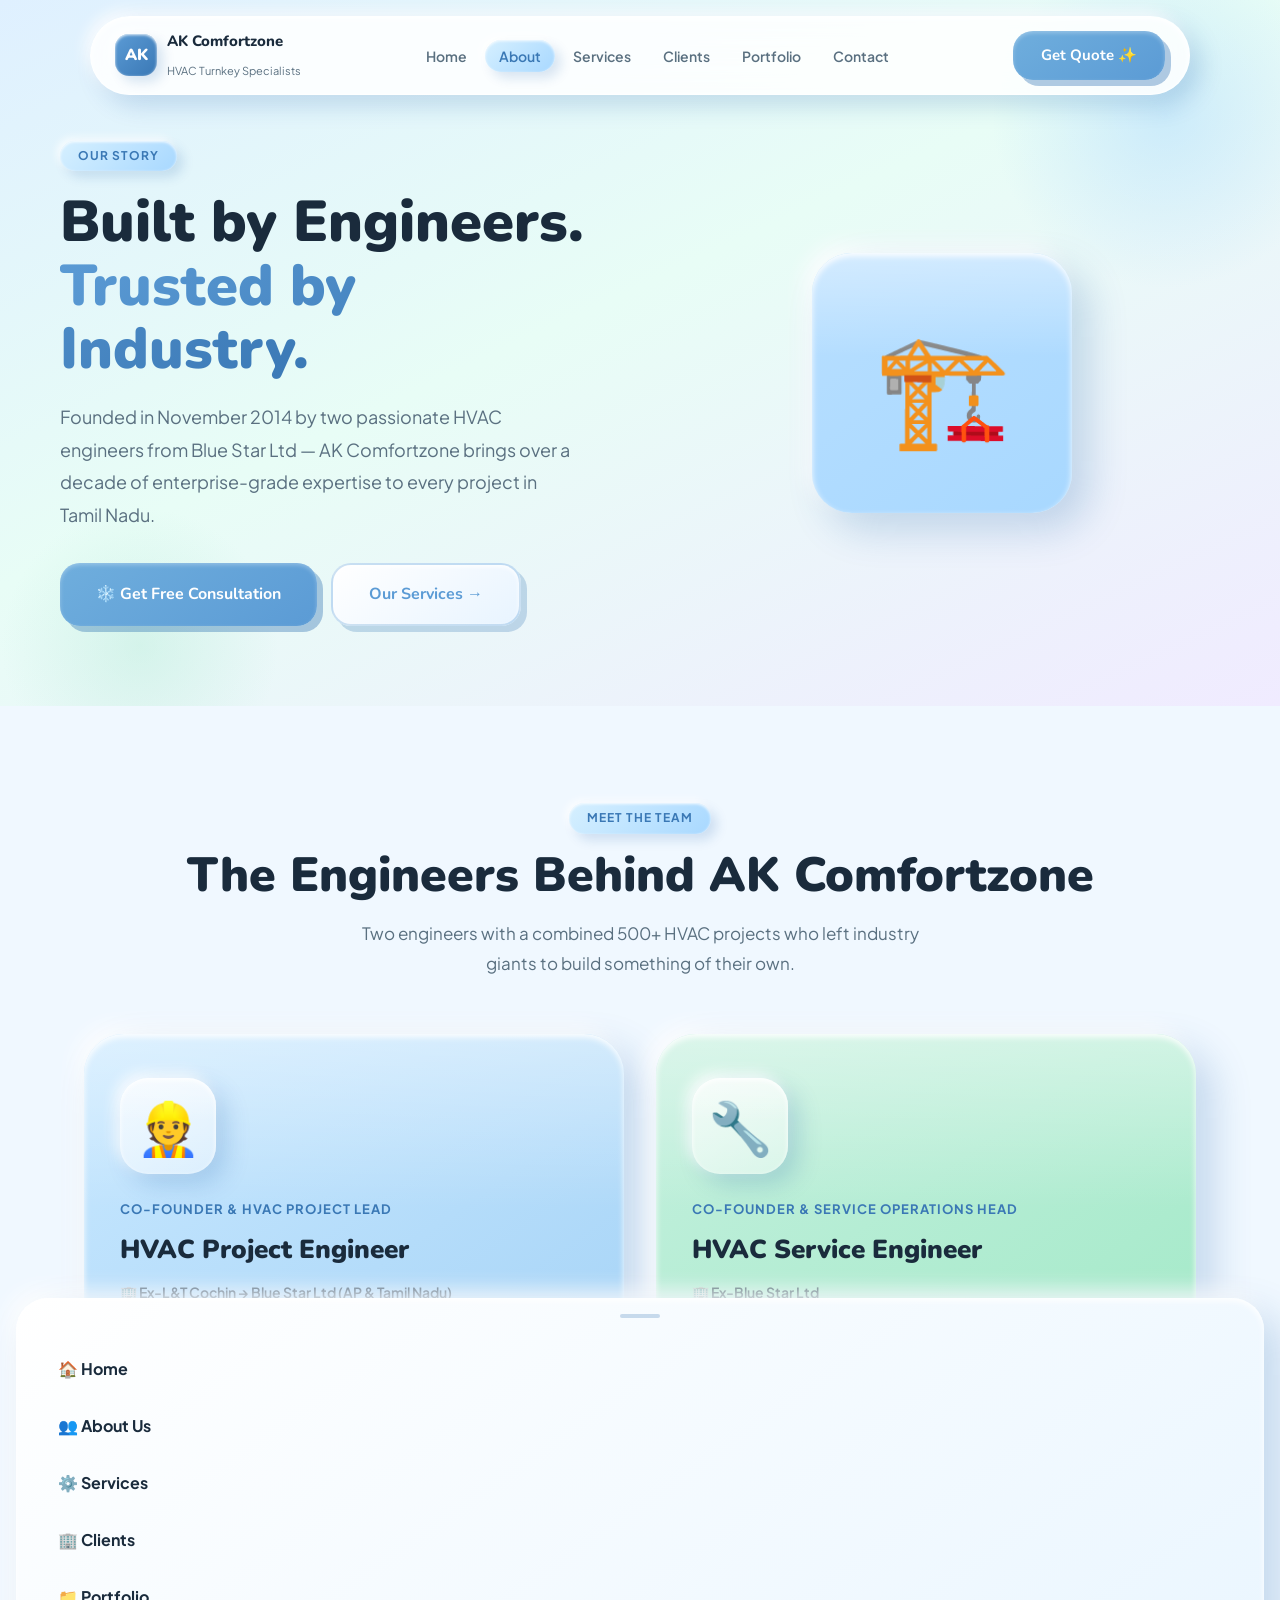
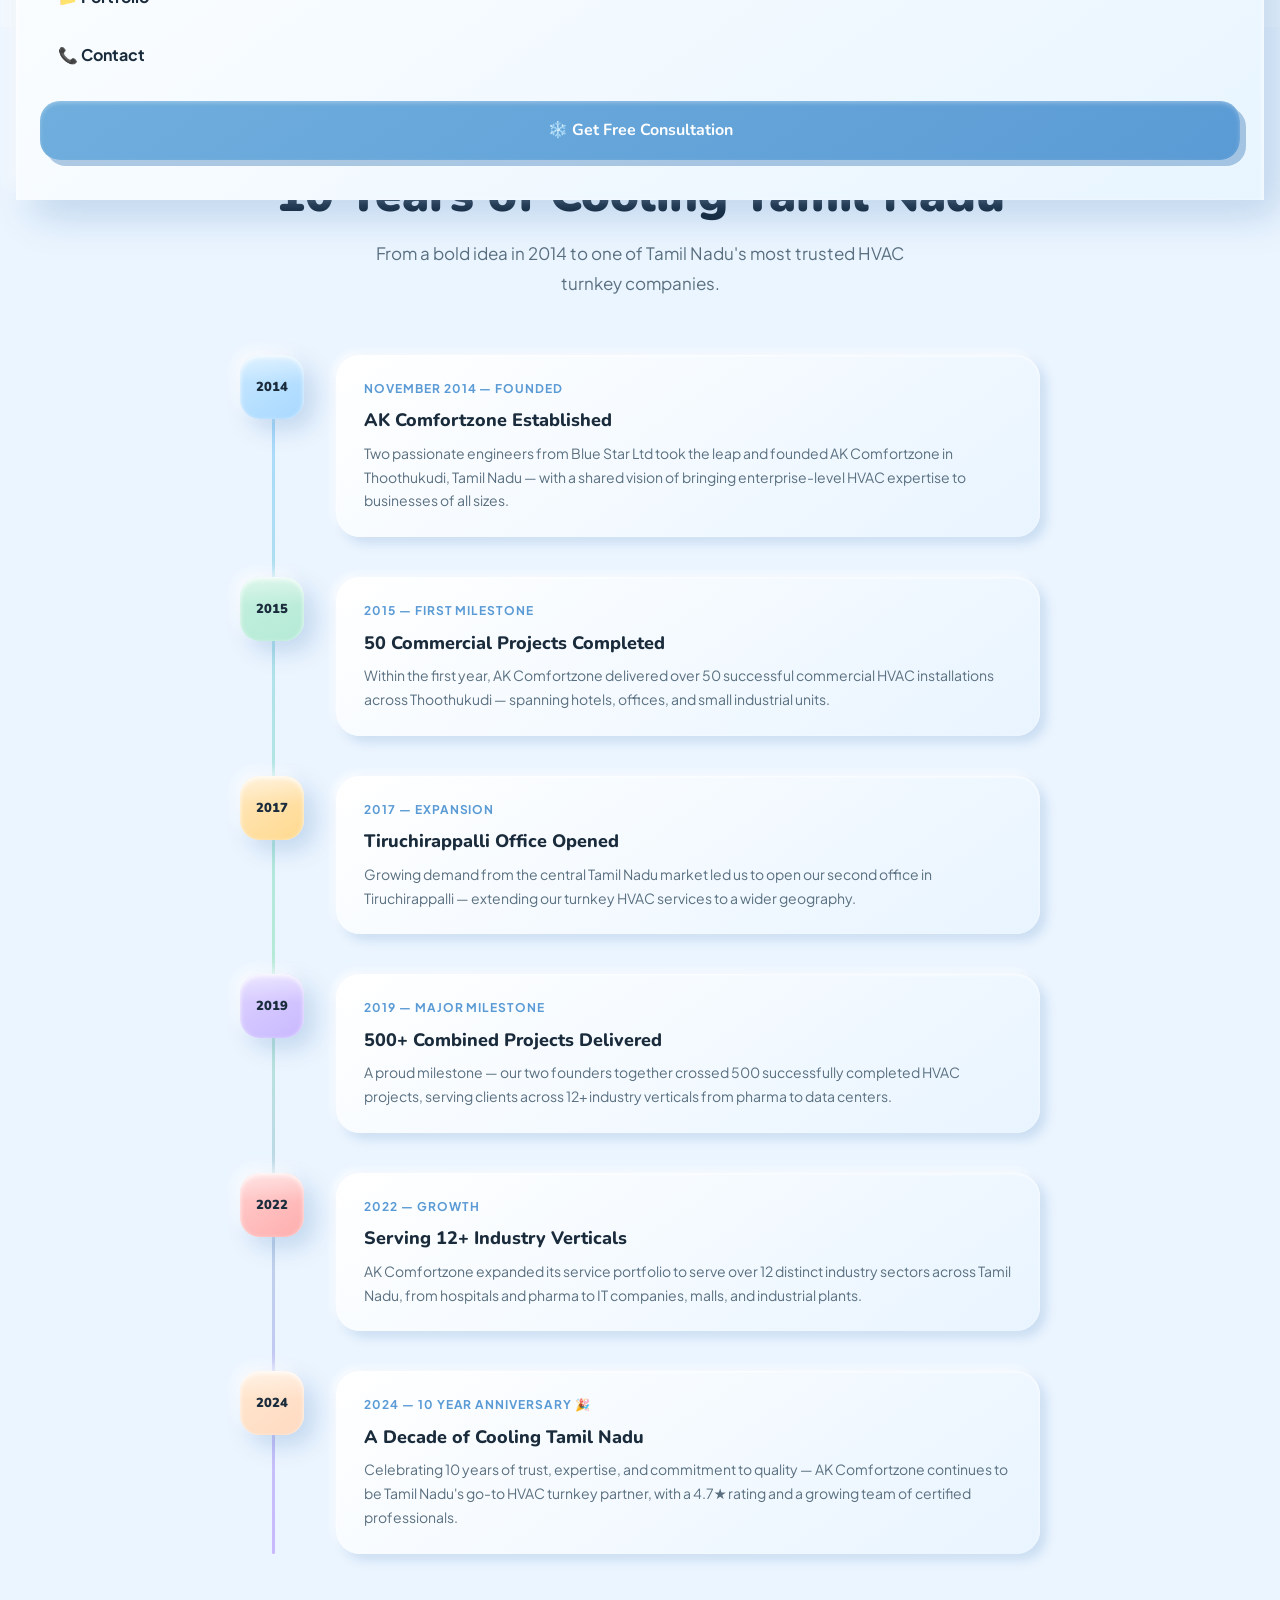
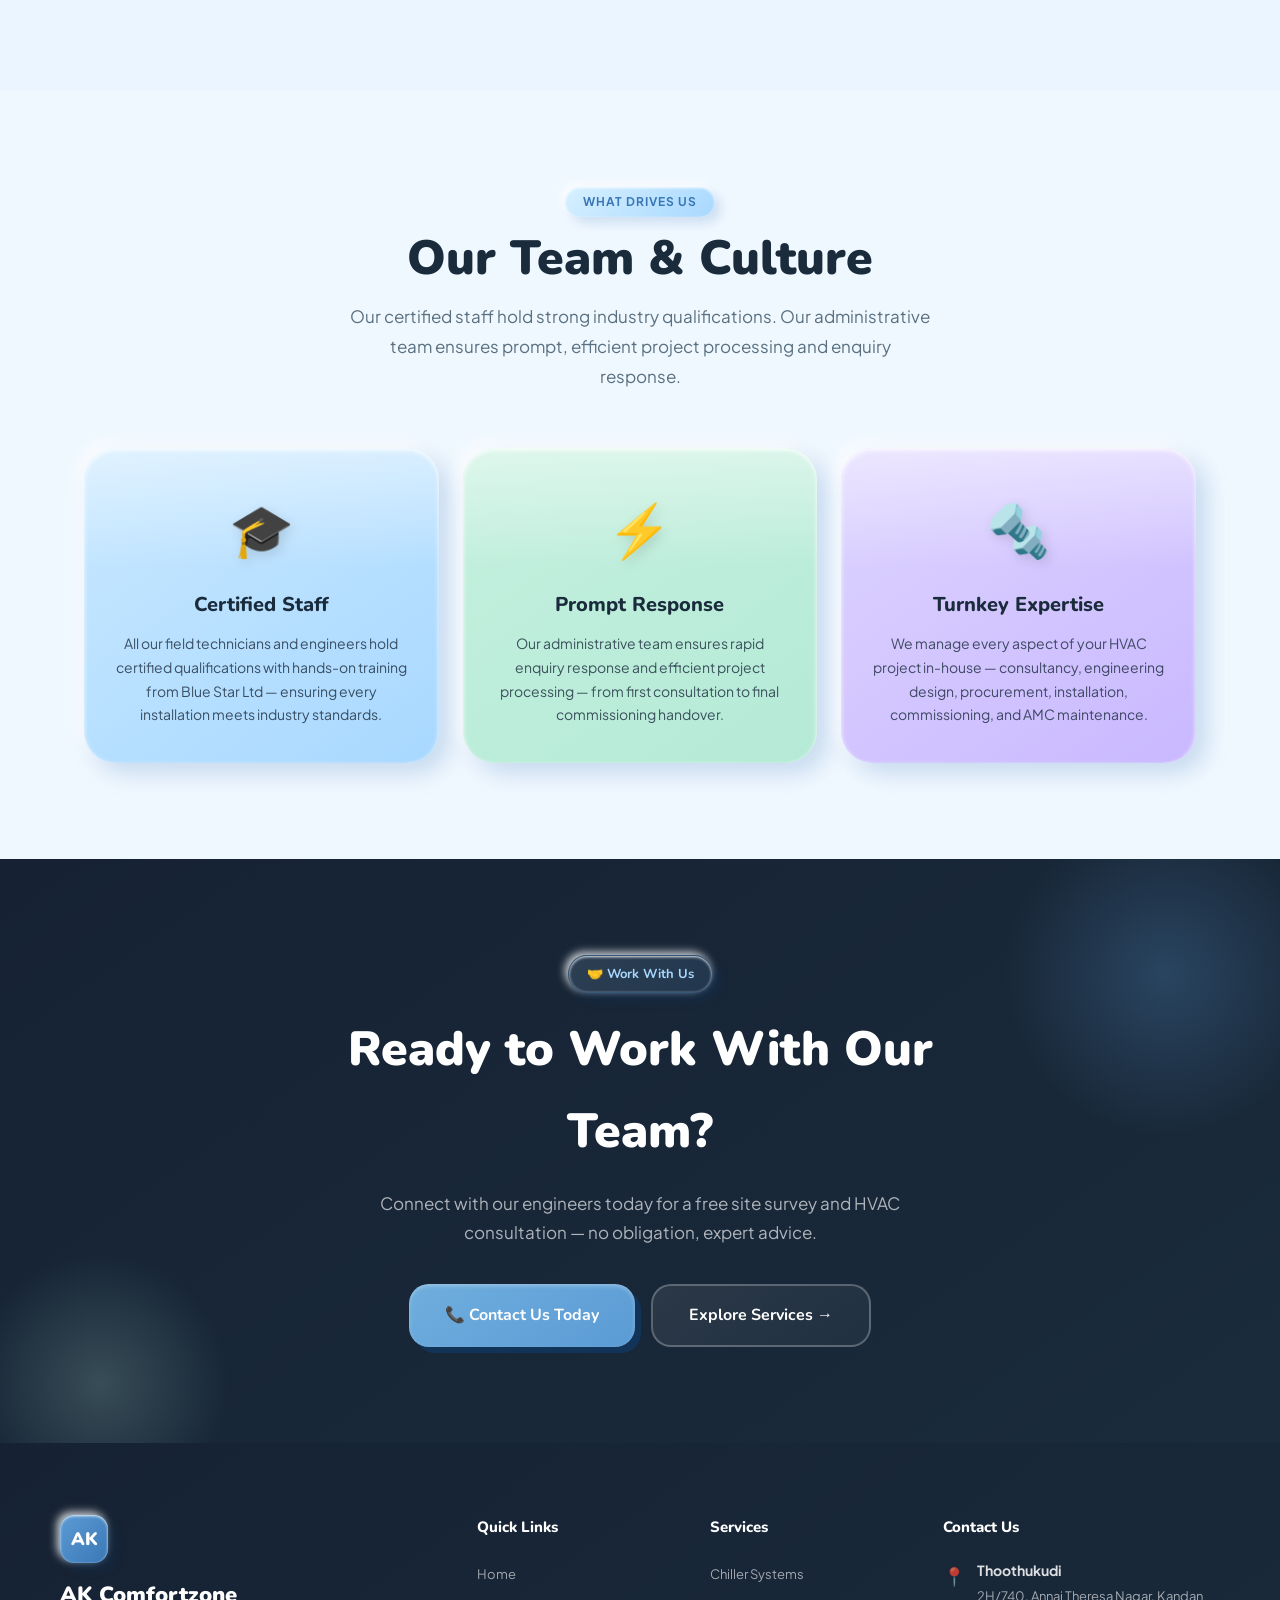
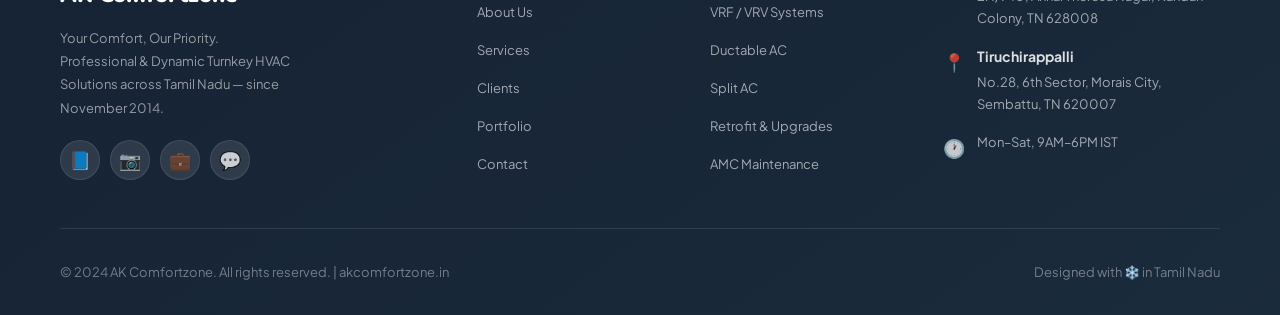
==== about.html @ 8f6b6464 "Initial commit - AK Comfort Zone website" ====
<!DOCTYPE html>
<html lang="en">
<head>
  <meta charset="UTF-8"/>
  <meta name="viewport" content="width=device-width, initial-scale=1.0"/>
  <meta name="description" content="About AK Comfortzone — Founded in 2014 by ex-Blue Star Ltd engineers. 500+ combined HVAC projects across Tamil Nadu. Meet our founders and story."/>
  <meta name="robots" content="index, follow"/>
  <title>About Us — AK Comfortzone | Founded by Blue Star Engineers</title>
  <link rel="icon" type="image/png" href="assets/favicon.png"/>
  <link rel="stylesheet" href="css/clay.css"/>
  <link rel="stylesheet" href="css/animations.css"/>
  <link rel="stylesheet" href="css/style.css"/>
  <style>
    /* ── About-page specific styles ── */
    .about-hero {
      min-height: 60vh;
      display: flex;
      align-items: center;
      padding: 140px 24px 80px;
      position: relative;
      overflow: hidden;
      background: linear-gradient(155deg, #dff0ff 0%, #e8fdf6 45%, #f0ebff 100%);
    }
    .about-hero-inner {
      max-width: 1160px; margin: 0 auto; width: 100%;
      display: grid; grid-template-columns: 1fr 1fr; gap: 48px; align-items: center;
      position: relative; z-index: 2;
    }
    .about-hero h1 { font-family: var(--font-display); font-size: clamp(2.4rem,4.5vw,3.8rem); font-weight: 900; color: var(--text-dark); line-height: 1.1; margin-bottom: 20px; }
    .about-hero p  { font-size: 18px; color: var(--text-muted); line-height: 1.8; margin-bottom: 32px; max-width: 520px; }

    .hero-shapes { position: relative; display: flex; align-items: center; justify-content: center; }
    .hero-shape-main {
      width: 260px; height: 260px; border-radius: 40px;
      background: linear-gradient(145deg, #b8dfff, var(--clay-sky));
      box-shadow: var(--clay-shadow-lg);
      display: flex; align-items: center; justify-content: center;
      font-size: 110px; animation: clayFloat 7s ease-in-out infinite;
      position: relative; overflow: hidden;
    }
    .hero-shape-main::before {
      content:''; position: absolute; top:0; left:0; width:100%; height:40%;
      background: linear-gradient(to bottom,rgba(255,255,255,0.4),transparent);
      border-radius: 40px 40px 0 0;
    }
    .blob-about-1 { position:absolute; top:-60px; right:-60px; width:350px; height:350px; border-radius:50%; background:radial-gradient(circle,rgba(168,216,255,0.45),transparent 70%); animation:blobPulse 8s ease-in-out infinite; pointer-events:none; }
    .blob-about-2 { position:absolute; bottom:-80px; left:0; width:280px; height:280px; border-radius:50%; background:radial-gradient(circle,rgba(181,234,215,0.4),transparent 70%); animation:blobPulse 10s ease-in-out infinite 2s; pointer-events:none; }

    /* Founder cards */
    .founders-section { padding: 96px 24px; background: var(--bg-section-alt); }
    .founders-grid { display: grid; grid-template-columns: 1fr 1fr; gap: 32px; margin-top: 56px; }
    .founder-card {
      border-radius: 40px; padding: 44px 36px;
      box-shadow: var(--clay-shadow-lg);
      position: relative; overflow: hidden; transition: transform 0.3s ease;
    }
    .founder-card:hover { transform: translateY(-8px); }
    .founder-card:nth-child(1) { background: linear-gradient(145deg, #c8e8ff, #a0d0f5); }
    .founder-card:nth-child(2) { background: linear-gradient(145deg, #c4f0de, #9de8c4); }
    .founder-card::before {
      content:''; position:absolute; top:0; left:0; width:100%; height:35%;
      background:linear-gradient(to bottom,rgba(255,255,255,0.4),transparent);
      border-radius:40px 40px 0 0; pointer-events:none;
    }
    .founder-avatar {
      width: 96px; height: 96px; border-radius: 28px;
      background: linear-gradient(145deg, rgba(255,255,255,0.7), rgba(255,255,255,0.4));
      display: flex; align-items: center; justify-content: center;
      font-size: 52px; box-shadow: var(--clay-shadow-md);
      margin-bottom: 24px; position: relative; overflow: hidden;
    }
    .founder-avatar::before {
      content:''; position:absolute; top:0; left:0; width:100%; height:45%;
      background:linear-gradient(to bottom,rgba(255,255,255,0.4),transparent);
      border-radius:28px 28px 0 0;
    }
    .founder-role { font-size: 13px; font-weight: 700; color: var(--clay-deep); text-transform: uppercase; letter-spacing: 0.08em; margin-bottom: 8px; }
    .founder-card h3 { font-family: var(--font-display); font-size: 26px; font-weight: 900; margin-bottom: 8px; color: var(--text-dark); }
    .founder-prev { font-size: 14px; color: rgba(26,43,60,0.7); margin-bottom: 6px; font-weight: 600; }
    .founder-exp  { font-size: 15px; font-weight: 700; color: var(--clay-deep); margin-bottom: 20px; }
    .founder-chips { display: flex; flex-wrap: wrap; gap: 8px; margin-bottom: 24px; }
    .founder-chip {
      padding: 5px 14px; border-radius: 999px; font-size: 12px; font-weight: 700;
      background: rgba(255,255,255,0.55); color: var(--text-dark);
      box-shadow: 3px 3px 8px rgba(0,80,160,0.12),-2px -2px 6px rgba(255,255,255,0.7);
    }
    .founder-badge {
      display: inline-flex; align-items: center; gap: 6px;
      padding: 8px 18px; border-radius: 999px; font-size: 13px; font-weight: 700;
      background: rgba(255,255,255,0.65); color: var(--clay-deep);
      box-shadow: var(--clay-shadow-sm);
    }

    /* Timeline */
    .timeline-section { padding: 96px 24px; }
    .timeline { position: relative; max-width: 800px; margin: 56px auto 0; }
    .timeline::before {
      content:''; position:absolute; left:32px; top:0; bottom:0; width:3px;
      background: linear-gradient(to bottom, var(--clay-sky), var(--clay-mint), var(--clay-lavender));
      border-radius: 4px;
    }
    .timeline-item {
      display: flex; gap: 32px; align-items: flex-start; margin-bottom: 40px; position: relative;
    }
    .timeline-dot {
      width: 64px; height: 64px; border-radius: 20px; flex-shrink: 0;
      display: flex; align-items: center; justify-content: center;
      font-family: var(--font-display); font-weight: 900; font-size: 13px; color: var(--text-dark);
      box-shadow: var(--clay-shadow-md); position: relative; overflow: hidden;
      transition: transform 0.2s ease;
    }
    .timeline-dot:hover { transform: scale(1.08); }
    .timeline-dot::before { content:''; position:absolute; top:0; left:0; width:100%; height:45%; background:linear-gradient(to bottom,rgba(255,255,255,0.45),transparent); border-radius:20px 20px 0 0; }
    .timeline-item:nth-child(1) .timeline-dot { background: linear-gradient(145deg, #c8e8ff, var(--clay-sky)); }
    .timeline-item:nth-child(2) .timeline-dot { background: linear-gradient(145deg, #c4f0de, var(--clay-mint)); }
    .timeline-item:nth-child(3) .timeline-dot { background: linear-gradient(145deg, #ffe8c0, var(--clay-sunshine)); }
    .timeline-item:nth-child(4) .timeline-dot { background: linear-gradient(145deg, #ddd4ff, var(--clay-lavender)); }
    .timeline-item:nth-child(5) .timeline-dot { background: linear-gradient(145deg, #ffd0d0, var(--clay-coral)); }
    .timeline-item:nth-child(6) .timeline-dot { background: linear-gradient(145deg, #ffe8d0, var(--clay-peach)); }
    .timeline-content {
      flex: 1;
      background: linear-gradient(145deg, #fff, #e8f4ff);
      border-radius: 24px; padding: 24px 28px;
      box-shadow: var(--clay-shadow-sm);
      transition: transform 0.2s ease;
    }
    .timeline-content:hover { transform: translateX(6px); }
    .timeline-year { font-size: 12px; font-weight: 700; color: var(--clay-storm); text-transform: uppercase; letter-spacing: 0.08em; margin-bottom: 6px; }
    .timeline-content h3 { font-family: var(--font-display); font-size: 18px; font-weight: 800; margin-bottom: 6px; }
    .timeline-content p  { font-size: 14px; color: var(--text-muted); line-height: 1.7; }

    /* Team Values */
    .values-section { padding: 96px 24px; background: var(--bg-section-alt); }
    .values-grid { display: grid; grid-template-columns: repeat(3,1fr); gap: 24px; margin-top: 56px; }
    .value-card {
      border-radius: 32px; padding: 36px 28px; text-align: center;
      box-shadow: var(--clay-shadow-md); transition: transform 0.25s ease;
      position: relative; overflow: hidden;
    }
    .value-card::before { content:''; position:absolute; top:0; left:0; width:100%; height:38%; background:linear-gradient(to bottom,rgba(255,255,255,0.45),transparent); border-radius:32px 32px 0 0; pointer-events:none; }
    .value-card:hover { transform: translateY(-8px) scale(1.02); }
    .value-card:nth-child(1) { background: linear-gradient(145deg, #c8e8ff, var(--clay-sky)); }
    .value-card:nth-child(2) { background: linear-gradient(145deg, #c4f0de, var(--clay-mint)); }
    .value-card:nth-child(3) { background: linear-gradient(145deg, #ddd4ff, var(--clay-lavender)); }
    .value-icon { font-size: 52px; margin-bottom: 16px; display:block; filter: drop-shadow(3px 4px 6px rgba(0,0,0,0.12)); }
    .value-card h3 { font-family: var(--font-display); font-size: 20px; font-weight: 800; margin-bottom: 10px; }
    .value-card p  { font-size: 14px; color: rgba(26,43,60,0.8); line-height: 1.7; }

    @media (max-width: 1024px) {
      .about-hero-inner { grid-template-columns: 1fr; text-align: center; }
      .founders-grid    { grid-template-columns: 1fr; }
      .values-grid      { grid-template-columns: repeat(2,1fr); }
    }
    @media (max-width: 767px) {
      .about-hero { padding: 120px 20px 60px; }
      .about-hero h1 { font-size: 2.2rem; }
      .values-grid { grid-template-columns: 1fr; }
      .timeline::before { left: 24px; }
      .timeline-dot { width: 48px; height: 48px; font-size: 11px; border-radius: 14px; }
      .founders-section, .timeline-section, .values-section { padding: 64px 16px; }
    }
  </style>
</head>
<body style="overflow-x:hidden;">

<div id="drawerOverlay" style="display:none;position:fixed;inset:0;background:rgba(0,0,0,0.4);backdrop-filter:blur(4px);z-index:998;"></div>
<div id="mobileDrawer" class="mobile-drawer" role="dialog" aria-modal="true" aria-label="Site navigation">
  <div class="drawer-handle"></div>
  <nav>
    <a href="index.html">🏠 Home</a>
    <a href="about.html">👥 About Us</a>
    <a href="services.html">⚙️ Services</a>
    <a href="clients.html">🏢 Clients</a>
    <a href="portfolio.html">📁 Portfolio</a>
    <a href="contact.html">📞 Contact</a>
  </nav>
  <a href="contact.html" class="clay-btn clay-btn-lg" style="margin-top:20px;width:100%;justify-content:center;">❄️ Get Free Consultation</a>
</div>

<header role="banner">
  <nav id="navbar" aria-label="Main navigation">
    <a href="index.html" class="nav-logo" aria-label="AK Comfortzone Home">
      <div class="nav-logo-mark" aria-hidden="true">AK</div>
      <div class="nav-logo-text">
        <strong>AK Comfortzone</strong>
        <span>HVAC Turnkey Specialists</span>
      </div>
    </a>
    <ul class="nav-links" role="list">
      <li><a href="index.html">Home</a></li>
      <li><a href="about.html" class="active">About</a></li>
      <li><a href="services.html">Services</a></li>
      <li><a href="clients.html">Clients</a></li>
      <li><a href="portfolio.html">Portfolio</a></li>
      <li><a href="contact.html">Contact</a></li>
    </ul>
    <div class="nav-cta">
      <a href="contact.html" class="clay-btn" id="nav-quote-btn">Get Quote ✨</a>
      <button class="hamburger" id="hamburger" aria-label="Open menu" aria-expanded="false">
        <span></span><span></span><span></span>
      </button>
    </div>
  </nav>
</header>

<main>

<!-- HERO -->
<section class="about-hero" aria-labelledby="about-hero-heading">
  <div class="blob-about-1" aria-hidden="true"></div>
  <div class="blob-about-2" aria-hidden="true"></div>
  <div class="about-hero-inner">
    <div>
      <span class="section-label" style="margin-bottom:20px;">Our Story</span>
      <h1 id="about-hero-heading">Built by Engineers.<br><span style="background:linear-gradient(135deg,var(--clay-storm),var(--clay-deep));-webkit-background-clip:text;-webkit-text-fill-color:transparent;background-clip:text;">Trusted by Industry.</span></h1>
      <p>Founded in November 2014 by two passionate HVAC engineers from Blue Star Ltd — AK Comfortzone brings over a decade of enterprise-grade expertise to every project in Tamil Nadu.</p>
      <div style="display:flex;gap:14px;flex-wrap:wrap;">
        <a href="contact.html" class="clay-btn clay-btn-lg" id="about-hero-cta">❄️ Get Free Consultation</a>
        <a href="services.html" class="clay-btn clay-btn-outline clay-btn-lg" id="about-hero-services">Our Services →</a>
      </div>
    </div>
    <div class="hero-shapes">
      <div class="hero-shape-main" aria-hidden="true">🏗️</div>
    </div>
  </div>
</section>

<!-- FOUNDERS -->
<section class="founders-section" aria-labelledby="founders-heading">
  <div class="container">
    <div class="text-center">
      <span class="section-label">Meet the Team</span>
      <h2 class="section-heading" id="founders-heading">The Engineers Behind AK Comfortzone</h2>
      <p class="section-sub">Two engineers with a combined 500+ HVAC projects who left industry giants to build something of their own.</p>
    </div>
    <div class="founders-grid">

      <!-- Founder 1 -->
      <div class="founder-card reveal" aria-label="Co-Founder 1 profile">
        <div class="founder-avatar" aria-hidden="true">👷</div>
        <div class="founder-role">Co-Founder &amp; HVAC Project Lead</div>
        <h3>HVAC Project Engineer</h3>
        <p class="founder-prev">🏢 Ex-L&amp;T Cochin &rarr; Blue Star Ltd (AP &amp; Tamil Nadu)</p>
        <p class="founder-exp">7+ Years Experience &nbsp;|&nbsp; 350+ Projects Delivered</p>
        <div class="founder-chips">
          <span class="founder-chip">VRF Systems</span>
          <span class="founder-chip">Chillers</span>
          <span class="founder-chip">Packaged AC</span>
          <span class="founder-chip">Ducted Systems</span>
          <span class="founder-chip">Precision Control AC</span>
          <span class="founder-chip">Project Marketing</span>
        </div>
        <div class="founder-badge">⭐ Blue Star Ltd Certified</div>
      </div>

      <!-- Founder 2 -->
      <div class="founder-card reveal reveal-delay-1" aria-label="Co-Founder 2 profile">
        <div class="founder-avatar" aria-hidden="true">🔧</div>
        <div class="founder-role">Co-Founder &amp; Service Operations Head</div>
        <h3>HVAC Service Engineer</h3>
        <p class="founder-prev">🏢 Ex-Blue Star Ltd</p>
        <p class="founder-exp">6+ Years Experience &nbsp;|&nbsp; 150+ Projects Delivered</p>
        <div class="founder-chips">
          <span class="founder-chip">Commissioning</span>
          <span class="founder-chip">Service &amp; AMC</span>
          <span class="founder-chip">Packaged AC</span>
          <span class="founder-chip">VRF Systems</span>
          <span class="founder-chip">Process Chillers</span>
          <span class="founder-chip">Operations</span>
        </div>
        <div class="founder-badge">⭐ Blue Star Ltd Certified</div>
      </div>

    </div>
  </div>
</section>

<!-- TIMELINE -->
<section class="timeline-section" aria-labelledby="timeline-heading">
  <div class="container">
    <div class="text-center">
      <span class="section-label">Our Journey</span>
      <h2 class="section-heading" id="timeline-heading">10 Years of Cooling Tamil Nadu</h2>
      <p class="section-sub">From a bold idea in 2014 to one of Tamil Nadu's most trusted HVAC turnkey companies.</p>
    </div>
    <div class="timeline" role="list" aria-label="Company timeline">

      <div class="timeline-item reveal" role="listitem">
        <div class="timeline-dot" aria-label="Year 2014">2014</div>
        <div class="timeline-content">
          <div class="timeline-year">November 2014 — Founded</div>
          <h3>AK Comfortzone Established</h3>
          <p>Two passionate engineers from Blue Star Ltd took the leap and founded AK Comfortzone in Thoothukudi, Tamil Nadu — with a shared vision of bringing enterprise-level HVAC expertise to businesses of all sizes.</p>
        </div>
      </div>

      <div class="timeline-item reveal reveal-delay-1" role="listitem">
        <div class="timeline-dot" aria-label="Year 2015">2015</div>
        <div class="timeline-content">
          <div class="timeline-year">2015 — First Milestone</div>
          <h3>50 Commercial Projects Completed</h3>
          <p>Within the first year, AK Comfortzone delivered over 50 successful commercial HVAC installations across Thoothukudi — spanning hotels, offices, and small industrial units.</p>
        </div>
      </div>

      <div class="timeline-item reveal reveal-delay-2" role="listitem">
        <div class="timeline-dot" aria-label="Year 2017">2017</div>
        <div class="timeline-content">
          <div class="timeline-year">2017 — Expansion</div>
          <h3>Tiruchirappalli Office Opened</h3>
          <p>Growing demand from the central Tamil Nadu market led us to open our second office in Tiruchirappalli — extending our turnkey HVAC services to a wider geography.</p>
        </div>
      </div>

      <div class="timeline-item reveal" role="listitem">
        <div class="timeline-dot" aria-label="Year 2019">2019</div>
        <div class="timeline-content">
          <div class="timeline-year">2019 — Major Milestone</div>
          <h3>500+ Combined Projects Delivered</h3>
          <p>A proud milestone — our two founders together crossed 500 successfully completed HVAC projects, serving clients across 12+ industry verticals from pharma to data centers.</p>
        </div>
      </div>

      <div class="timeline-item reveal reveal-delay-1" role="listitem">
        <div class="timeline-dot" aria-label="Year 2022">2022</div>
        <div class="timeline-content">
          <div class="timeline-year">2022 — Growth</div>
          <h3>Serving 12+ Industry Verticals</h3>
          <p>AK Comfortzone expanded its service portfolio to serve over 12 distinct industry sectors across Tamil Nadu, from hospitals and pharma to IT companies, malls, and industrial plants.</p>
        </div>
      </div>

      <div class="timeline-item reveal reveal-delay-2" role="listitem">
        <div class="timeline-dot" aria-label="Year 2024">2024</div>
        <div class="timeline-content">
          <div class="timeline-year">2024 — 10 Year Anniversary 🎉</div>
          <h3>A Decade of Cooling Tamil Nadu</h3>
          <p>Celebrating 10 years of trust, expertise, and commitment to quality — AK Comfortzone continues to be Tamil Nadu's go-to HVAC turnkey partner, with a 4.7★ rating and a growing team of certified professionals.</p>
        </div>
      </div>

    </div>
  </div>
</section>

<!-- TEAM VALUES -->
<section class="values-section" aria-labelledby="values-heading">
  <div class="container">
    <div class="text-center">
      <span class="section-label">What Drives Us</span>
      <h2 class="section-heading" id="values-heading">Our Team &amp; Culture</h2>
      <p class="section-sub">Our certified staff hold strong industry qualifications. Our administrative team ensures prompt, efficient project processing and enquiry response.</p>
    </div>
    <div class="values-grid">
      <div class="value-card reveal">
        <span class="value-icon" aria-hidden="true">🎓</span>
        <h3>Certified Staff</h3>
        <p>All our field technicians and engineers hold certified qualifications with hands-on training from Blue Star Ltd — ensuring every installation meets industry standards.</p>
      </div>
      <div class="value-card reveal reveal-delay-1">
        <span class="value-icon" aria-hidden="true">⚡</span>
        <h3>Prompt Response</h3>
        <p>Our administrative team ensures rapid enquiry response and efficient project processing — from first consultation to final commissioning handover.</p>
      </div>
      <div class="value-card reveal reveal-delay-2">
        <span class="value-icon" aria-hidden="true">🔩</span>
        <h3>Turnkey Expertise</h3>
        <p>We manage every aspect of your HVAC project in-house — consultancy, engineering design, procurement, installation, commissioning, and AMC maintenance.</p>
      </div>
    </div>
  </div>
</section>

<!-- CTA -->
<section id="cta-banner" aria-label="Contact AK Comfortzone">
  <div class="blob-1" aria-hidden="true"></div>
  <div class="blob-2" aria-hidden="true"></div>
  <div class="inner">
    <div class="clay-badge" style="background:linear-gradient(135deg,rgba(168,216,255,0.15),rgba(91,155,213,0.15));color:var(--clay-sky);border:1px solid rgba(91,155,213,0.3);">
      🤝 Work With Us
    </div>
    <h2>Ready to Work With Our Team?</h2>
    <p>Connect with our engineers today for a free site survey and HVAC consultation — no obligation, expert advice.</p>
    <div class="cta-actions">
      <a href="contact.html" class="clay-btn clay-btn-lg" id="about-cta-contact">📞 Contact Us Today</a>
      <a href="services.html" class="clay-btn clay-btn-lg clay-btn-dark-outline" id="about-cta-services">Explore Services →</a>
    </div>
  </div>
</section>

</main>

<footer id="footer" role="contentinfo">
  <div class="footer-inner">
    <div class="footer-top">
      <div class="footer-brand">
        <div class="nav-logo-mark" style="width:48px;height:48px;font-size:18px;border-radius:14px;margin-bottom:14px;" aria-hidden="true">AK</div>
        <div class="footer-brand-name">AK Comfortzone</div>
        <p class="footer-tagline">Your Comfort, Our Priority.<br>Professional &amp; Dynamic Turnkey HVAC Solutions across Tamil Nadu — since November 2014.</p>
        <div class="footer-socials" aria-label="Social media">
          <a href="#" class="social-btn" aria-label="Facebook">📘</a>
          <a href="#" class="social-btn" aria-label="Instagram">📷</a>
          <a href="#" class="social-btn" aria-label="LinkedIn">💼</a>
          <a href="#" class="social-btn" aria-label="WhatsApp">💬</a>
        </div>
      </div>
      <div class="footer-col">
        <h4>Quick Links</h4>
        <ul>
          <li><a href="index.html">Home</a></li>
          <li><a href="about.html">About Us</a></li>
          <li><a href="services.html">Services</a></li>
          <li><a href="clients.html">Clients</a></li>
          <li><a href="portfolio.html">Portfolio</a></li>
          <li><a href="contact.html">Contact</a></li>
        </ul>
      </div>
      <div class="footer-col">
        <h4>Services</h4>
        <ul>
          <li><a href="services.html#chillers">Chiller Systems</a></li>
          <li><a href="services.html#vrf">VRF / VRV Systems</a></li>
          <li><a href="services.html#ductable">Ductable AC</a></li>
          <li><a href="services.html#split">Split AC</a></li>
          <li><a href="services.html#retrofit">Retrofit &amp; Upgrades</a></li>
          <li><a href="services.html#amc">AMC Maintenance</a></li>
        </ul>
      </div>
      <div class="footer-col">
        <h4>Contact Us</h4>
        <div class="footer-contact-item">
          <span class="contact-icon" aria-hidden="true">📍</span>
          <p><strong>Thoothukudi</strong>2H/740, Annai Theresa Nagar, Kandan Colony, TN 628008</p>
        </div>
        <div class="footer-contact-item">
          <span class="contact-icon" aria-hidden="true">📍</span>
          <p><strong>Tiruchirappalli</strong>No.28, 6th Sector, Morais City, Sembattu, TN 620007</p>
        </div>
        <div class="footer-contact-item">
          <span class="contact-icon" aria-hidden="true">🕐</span>
          <p>Mon–Sat, 9AM–6PM IST</p>
        </div>
      </div>
    </div>
    <div class="footer-bottom">
      <p>© 2024 AK Comfortzone. All rights reserved. | akcomfortzone.in</p>
      <p class="footer-love">Designed with <span>❄️</span> in Tamil Nadu</p>
    </div>
  </div>
</footer>

<script src="js/main.js" defer></script>
<script src="js/counter.js" defer></script>
</body>
</html>
---- css/clay.css ----
/* =====================================================
   AK COMFORTZONE — CLAY.CSS
   Claymorphism Design System
   ===================================================== */

@import url('https://fonts.googleapis.com/css2?family=Nunito:wght@400;600;700;800;900&family=Plus+Jakarta+Sans:wght@400;500;600;700&display=swap');

/* ── CSS Variables ─────────────────────────────────── */
:root {
  /* Brand Colors */
  --clay-sky:        #A8D8FF;
  --clay-ice:        #D6F0FF;
  --clay-mint:       #B5EAD7;
  --clay-snow:       #FFFFFF;
  --clay-storm:      #5B9BD5;
  --clay-frost:      #EBF5FF;
  --clay-deep:       #3A78B5;

  /* Accent Colors */
  --clay-sunshine:   #FFD98E;
  --clay-coral:      #FFADAD;
  --clay-lavender:   #C9B8FF;
  --clay-peach:      #FFDAC1;

  /* Text */
  --text-dark:       #1A2B3C;
  --text-muted:      #5A7080;
  --text-light:      #FFFFFF;

  /* Background */
  --bg-page:         #EBF5FF;
  --bg-section-alt:  #F0F8FF;

  /* Shadows */
  --clay-shadow-sm:
    6px 6px 12px rgba(0,80,160,0.15),
    -3px -3px 8px rgba(255,255,255,0.8),
    inset 0 1px 3px rgba(255,255,255,0.9);

  --clay-shadow-md:
    10px 10px 24px rgba(0,80,160,0.18),
    -5px -5px 14px rgba(255,255,255,0.85),
    inset 0 2px 5px rgba(255,255,255,0.9);

  --clay-shadow-lg:
    16px 16px 40px rgba(0,80,160,0.2),
    -8px -8px 20px rgba(255,255,255,0.9),
    inset 0 3px 6px rgba(255,255,255,0.95);

  /* Radius */
  --r-pill:    999px;
  --r-card:    32px;
  --r-section: 48px;
  --r-btn:     20px;
  --r-input:   18px;

  /* Fonts */
  --font-display: 'Nunito', sans-serif;
  --font-body:    'Plus Jakarta Sans', sans-serif;
}

/* ── Reset ─────────────────────────────────────────── */
*, *::before, *::after { box-sizing: border-box; margin: 0; padding: 0; }
html { scroll-behavior: smooth; }

body {
  font-family: var(--font-body);
  background: var(--bg-page);
  color: var(--text-dark);
  line-height: 1.7;
  overflow-x: hidden;
}

img, svg { display: block; max-width: 100%; }
a { text-decoration: none; color: inherit; }

/* ── Clay Button ───────────────────────────────────── */
.clay-btn {
  display: inline-flex;
  align-items: center;
  gap: 8px;
  padding: 12px 28px;
  border-radius: var(--r-btn);
  border: none;
  font-family: var(--font-display);
  font-weight: 700;
  font-size: 15px;
  background: linear-gradient(145deg, #6FAEDD, var(--clay-storm));
  color: var(--text-light);
  cursor: pointer;
  transition: transform 0.15s ease, box-shadow 0.15s ease;
  box-shadow:
    6px 6px 0px rgba(0,80,160,0.3),
    inset 0 2px 4px rgba(255,255,255,0.3);
  white-space: nowrap;
}
.clay-btn:hover {
  transform: translateY(-3px);
  box-shadow:
    8px 10px 0px rgba(0,80,160,0.3),
    inset 0 2px 4px rgba(255,255,255,0.3);
}
.clay-btn:active {
  transform: translateY(2px) scale(0.97);
  box-shadow:
    2px 2px 0px rgba(0,80,160,0.3),
    inset 0 2px 4px rgba(255,255,255,0.3);
}
.clay-btn-lg {
  padding: 16px 36px;
  font-size: 16px;
}
.clay-btn-outline {
  background: linear-gradient(145deg, #ffffff, #e8f4ff);
  color: var(--clay-storm);
  box-shadow:
    6px 6px 0px rgba(0,80,160,0.2),
    inset 0 2px 4px rgba(255,255,255,0.9);
  border: 2px solid rgba(91,155,213,0.3);
}
.clay-btn-outline:hover {
  background: linear-gradient(145deg, #f0f9ff, #d6efff);
}

/* ── Clay Card ─────────────────────────────────────── */
.clay-card {
  background: linear-gradient(145deg, #ffffff, #e8f4ff);
  border-radius: var(--r-card);
  padding: 32px;
  box-shadow: var(--clay-shadow-md);
  transition: transform 0.25s ease, box-shadow 0.25s ease;
}
.clay-card:hover {
  transform: translateY(-6px) scale(1.02);
  box-shadow: var(--clay-shadow-lg);
}

/* ── Clay Badge ────────────────────────────────────── */
.clay-badge {
  display: inline-flex;
  align-items: center;
  gap: 6px;
  padding: 7px 18px;
  border-radius: var(--r-pill);
  font-family: var(--font-display);
  font-weight: 700;
  font-size: 13px;
  background: linear-gradient(135deg, var(--clay-ice), var(--clay-sky));
  color: var(--clay-deep);
  box-shadow: var(--clay-shadow-sm);
}

/* ── Clay Chip ─────────────────────────────────────── */
.clay-chip {
  display: inline-flex;
  align-items: center;
  gap: 6px;
  padding: 10px 20px;
  border-radius: var(--r-pill);
  font-weight: 600;
  font-size: 14px;
  background: linear-gradient(145deg, #ffffff, #e8f4ff);
  color: var(--text-dark);
  box-shadow: var(--clay-shadow-sm);
  white-space: nowrap;
  flex-shrink: 0;
  transition: transform 0.2s ease;
}
.clay-chip:hover { transform: translateY(-2px); }

/* ── Clay Input ────────────────────────────────────── */
.clay-input, .clay-textarea, .clay-select {
  width: 100%;
  padding: 14px 20px;
  border-radius: var(--r-input);
  border: 2px solid transparent;
  background: linear-gradient(145deg, #f0f7ff, #ffffff);
  font-family: var(--font-body);
  font-size: 15px;
  color: var(--text-dark);
  box-shadow:
    inset 4px 4px 10px rgba(0,80,160,0.1),
    inset -3px -3px 8px rgba(255,255,255,0.8);
  transition: all 0.2s ease;
  outline: none;
}
.clay-input:focus, .clay-textarea:focus, .clay-select:focus {
  border-color: var(--clay-storm);
  box-shadow:
    inset 4px 4px 10px rgba(0,80,160,0.12),
    inset -3px -3px 8px rgba(255,255,255,0.8),
    0 0 0 3px rgba(91,155,213,0.2);
  transform: scale(1.01);
}
.clay-textarea { resize: vertical; min-height: 130px; }
---- css/animations.css ----
/* =====================================================
   AK COMFORTZONE — ANIMATIONS.CSS
   ===================================================== */

@keyframes clayFloat {
  0%, 100% { transform: translateY(0px) rotate(0deg); }
  33%       { transform: translateY(-14px) rotate(2deg); }
  66%       { transform: translateY(-7px) rotate(-1deg); }
}

@keyframes blobPulse {
  0%, 100% { transform: scale(1); opacity: 0.7; }
  50%       { transform: scale(1.1); opacity: 1; }
}

@keyframes marqueeScroll {
  from { transform: translateX(0); }
  to   { transform: translateX(-50%); }
}

@keyframes windWave {
  0%        { stroke-dashoffset: 100; opacity: 0; }
  30%, 70%  { opacity: 0.6; }
  100%      { stroke-dashoffset: 0; opacity: 0; }
}

.wind-1 { stroke-dasharray: 60; animation: windWave 2.4s ease-in-out infinite; }
.wind-2 { stroke-dasharray: 80; animation: windWave 2.4s ease-in-out infinite 0.3s; }
.wind-3 { stroke-dasharray: 100; animation: windWave 2.4s ease-in-out infinite 0.6s; }

@keyframes navFadeIn {
  from { opacity: 0; transform: translateY(-20px); }
  to   { opacity: 1; transform: translateY(0); }
}
#navbar { animation: navFadeIn 0.5s ease 0.2s both; }

@media (prefers-reduced-motion: reduce) {
  *, *::before, *::after {
    animation-duration: 0.01ms !important;
    animation-iteration-count: 1 !important;
    transition-duration: 0.01ms !important;
  }
}
---- css/style.css ----
/* =====================================================
   AK COMFORTZONE — STYLE.CSS
   Layout, Sections, Components
   ===================================================== */

/* ── Utilities ─────────────────────────────────────── */
.container    { max-width: 1160px; margin: 0 auto; padding: 0 24px; }
.text-center  { text-align: center; }
.section-label {
  display: inline-block;
  padding: 5px 18px;
  border-radius: 999px;
  font-size: 12px;
  font-weight: 700;
  letter-spacing: 0.08em;
  text-transform: uppercase;
  background: linear-gradient(135deg, var(--clay-ice), var(--clay-sky));
  color: var(--clay-deep);
  margin-bottom: 14px;
  box-shadow: var(--clay-shadow-sm);
}
.section-heading {
  font-family: var(--font-display);
  font-size: clamp(2rem, 4vw, 3rem);
  font-weight: 900;
  color: var(--text-dark);
  line-height: 1.15;
  margin-bottom: 16px;
}
.section-sub {
  font-size: 17px;
  color: var(--text-muted);
  max-width: 580px;
  margin: 0 auto 56px;
  line-height: 1.75;
}
section { padding: 96px 24px; }

/* ── Navigation ────────────────────────────────────── */
header {
  position: fixed;
  top: 16px;
  left: 50%;
  transform: translateX(-50%);
  width: calc(100% - 48px);
  max-width: 1100px;
  z-index: 999;
}
#navbar {
  display: flex;
  align-items: center;
  justify-content: space-between;
  gap: 24px;
  padding: 12px 24px;
  border-radius: 999px;
  background: rgba(255,255,255,0.85);
  backdrop-filter: blur(20px);
  -webkit-backdrop-filter: blur(20px);
  box-shadow: var(--clay-shadow-md);
  border: 1px solid rgba(255,255,255,0.7);
  transition: padding 0.3s ease;
}
#navbar.scrolled { padding: 10px 24px; }
.nav-logo {
  display: flex;
  align-items: center;
  gap: 10px;
  text-decoration: none;
}
.nav-logo-mark {
  width: 42px; height: 42px;
  border-radius: 14px;
  background: linear-gradient(135deg, var(--clay-storm), var(--clay-deep));
  color: white;
  font-family: var(--font-display);
  font-weight: 900;
  font-size: 16px;
  display: flex; align-items: center; justify-content: center;
  box-shadow: var(--clay-shadow-sm);
  flex-shrink: 0;
}
.nav-logo-text strong { font-family: var(--font-display); font-size: 15px; font-weight: 800; color: var(--text-dark); display: block; }
.nav-logo-text span   { font-size: 11px; color: var(--text-muted); }
.nav-links {
  display: flex;
  list-style: none;
  gap: 4px;
  align-items: center;
}
.nav-links a {
  padding: 7px 14px;
  border-radius: 999px;
  font-size: 14px;
  font-weight: 600;
  color: var(--text-muted);
  transition: all 0.2s ease;
}
.nav-links a:hover, .nav-links a.active {
  background: linear-gradient(135deg, var(--clay-ice), var(--clay-sky));
  color: var(--clay-deep);
  box-shadow: var(--clay-shadow-sm);
}
.nav-cta { display: flex; align-items: center; gap: 10px; }

/* Hamburger */
.hamburger {
  display: none;
  flex-direction: column;
  gap: 5px;
  cursor: pointer;
  background: none;
  border: none;
  padding: 8px;
  border-radius: 12px;
}
.hamburger span {
  display: block;
  width: 22px; height: 2px;
  background: var(--text-dark);
  border-radius: 2px;
  transition: all 0.3s ease;
}
.hamburger.open span:nth-child(1) { transform: rotate(45deg) translate(5px, 5px); }
.hamburger.open span:nth-child(2) { opacity: 0; }
.hamburger.open span:nth-child(3) { transform: rotate(-45deg) translate(5px, -5px); }

/* ── Mobile Drawer ─────────────────────────────────── */
.mobile-drawer {
  position: fixed;
  bottom: -100%;
  left: 16px; right: 16px;
  background: linear-gradient(145deg, #ffffff, #e8f5ff);
  border-radius: 32px 32px 0 0;
  padding: 16px 24px 40px;
  z-index: 1000;
  box-shadow: var(--clay-shadow-lg);
  transition: bottom 0.4s cubic-bezier(0.34, 1.56, 0.64, 1);
}
.mobile-drawer.open { bottom: 0; }
.drawer-handle {
  width: 40px; height: 4px;
  background: rgba(0,80,160,0.2);
  border-radius: 999px;
  margin: 0 auto 24px;
}
.mobile-drawer nav { display: flex; flex-direction: column; gap: 4px; }
.mobile-drawer nav a {
  padding: 13px 18px;
  border-radius: 16px;
  font-weight: 700;
  font-size: 16px;
  color: var(--text-dark);
  transition: background 0.2s ease;
}
.mobile-drawer nav a:hover {
  background: linear-gradient(135deg, var(--clay-ice), var(--clay-sky));
}

/* ── Hero ──────────────────────────────────────────── */
#hero {
  min-height: 100vh;
  display: flex;
  align-items: center;
  padding: 120px 24px 80px;
  position: relative;
  overflow: hidden;
  background: linear-gradient(160deg, var(--clay-frost) 0%, #dff0ff 50%, #f0fbf5 100%);
}
.hero-blobs {
  position: absolute;
  inset: 0;
  pointer-events: none;
  z-index: 0;
}
.hero-blob-1, .hero-blob-2, .hero-blob-3 {
  position: absolute;
  border-radius: 50%;
  filter: blur(60px);
  animation: blobPulse 6s ease-in-out infinite;
}
.hero-blob-1 {
  width: 500px; height: 500px;
  background: radial-gradient(circle, rgba(168,216,255,0.5), transparent 70%);
  top: -100px; right: -100px;
  animation-delay: 0s;
}
.hero-blob-2 {
  width: 350px; height: 350px;
  background: radial-gradient(circle, rgba(181,234,215,0.45), transparent 70%);
  bottom: -50px; left: 10%;
  animation-delay: 2s;
}
.hero-blob-3 {
  width: 280px; height: 280px;
  background: radial-gradient(circle, rgba(255,217,142,0.3), transparent 70%);
  top: 40%; left: 40%;
  animation-delay: 4s;
}
.hero-inner {
  position: relative;
  z-index: 1;
  display: grid;
  grid-template-columns: 1fr 1fr;
  gap: 48px;
  align-items: center;
  max-width: 1160px;
  margin: 0 auto;
  width: 100%;
}
.hero-badge { margin-bottom: 24px; }
.hero-title {
  font-family: var(--font-display);
  font-size: clamp(2.8rem, 5.5vw, 4.5rem);
  font-weight: 900;
  line-height: 1.08;
  color: var(--text-dark);
  margin-bottom: 20px;
}
.hero-title .highlight {
  background: linear-gradient(135deg, var(--clay-storm), var(--clay-deep));
  -webkit-background-clip: text;
  -webkit-text-fill-color: transparent;
  background-clip: text;
}
.hero-sub {
  font-size: 17px;
  color: var(--text-muted);
  line-height: 1.8;
  max-width: 480px;
  margin-bottom: 36px;
}
.hero-actions {
  display: flex;
  gap: 16px;
  flex-wrap: wrap;
  margin-bottom: 48px;
}
.hero-stats {
  display: flex;
  gap: 16px;
  flex-wrap: wrap;
}
.stat-card {
  background: linear-gradient(145deg, #ffffff, #e8f4ff);
  border-radius: 20px;
  padding: 14px 20px;
  display: flex;
  flex-direction: column;
  align-items: center;
  min-width: 90px;
  box-shadow: var(--clay-shadow-sm);
  transition: transform 0.2s ease;
}
.stat-card:hover { transform: translateY(-4px); }
.stat-icon { font-size: 22px; margin-bottom: 4px; }
.stat-value {
  font-family: var(--font-display);
  font-size: 20px;
  font-weight: 900;
  color: var(--clay-deep);
  line-height: 1.1;
}
.stat-label { font-size: 11px; color: var(--text-muted); font-weight: 600; }

/* Hero Right */
.hero-right {
  position: relative;
  display: flex;
  align-items: center;
  justify-content: center;
  min-height: 360px;
}
.hero-illustration {
  width: 100%;
  max-width: 340px;
  filter: drop-shadow(0 20px 40px rgba(0,80,160,0.15));
}
.float-badge {
  position: absolute;
  background: linear-gradient(145deg, #ffffff, #e8f4ff);
  border-radius: 999px;
  padding: 10px 18px;
  font-size: 13px;
  font-weight: 700;
  display: flex; align-items: center; gap: 6px;
  box-shadow: var(--clay-shadow-md);
  animation: clayFloat 4s ease-in-out infinite;
  white-space: nowrap;
}
.float-badge:nth-child(1) { top: 5%;  left: 2%;  animation-delay: 0s; }
.float-badge:nth-child(2) { top: 5%;  right: 2%; animation-delay: 1s; }
.float-badge:nth-child(3) { bottom: 20%; left: 2%; animation-delay: 2s; }
.float-badge:nth-child(4) { bottom: 5%; right: 8%; animation-delay: 0.5s; }

/* ── Services ──────────────────────────────────────── */
#services { background: var(--bg-section-alt); }
.services-grid {
  display: grid;
  grid-template-columns: repeat(3, 1fr);
  gap: 24px;
  margin-top: 0;
}
.service-card {
  border-radius: var(--r-card);
  padding: 32px 28px;
  box-shadow: var(--clay-shadow-md);
  transition: transform 0.25s ease, box-shadow 0.25s ease;
  cursor: default;
}
.service-card:hover {
  transform: translateY(-8px) scale(1.02);
  box-shadow: var(--clay-shadow-lg);
}
.service-card-1 { background: linear-gradient(145deg, #e0edff, #c5dcf5); }
.service-card-2 { background: linear-gradient(145deg, #d6f0ff, #b8e2ff); }
.service-card-3 { background: linear-gradient(145deg, #d0f4e8, #b5ead7); }
.service-card-4 { background: linear-gradient(145deg, #fff3e0, #ffdac1); }
.service-card-5 { background: linear-gradient(145deg, #fff9e0, #ffd98e); }
.service-card-6 { background: linear-gradient(145deg, #ffeaea, #ffadad); }
.service-icon {
  font-size: 52px;
  display: block;
  margin-bottom: 16px;
  filter: drop-shadow(4px 4px 8px rgba(0,0,0,0.12));
}
.service-name {
  font-family: var(--font-display);
  font-size: 20px;
  font-weight: 800;
  margin-bottom: 10px;
  color: var(--text-dark);
}
.service-desc { font-size: 14px; color: var(--text-muted); line-height: 1.7; margin-bottom: 20px; }
.service-link {
  font-weight: 700;
  font-size: 14px;
  color: var(--clay-deep);
  display: inline-flex; align-items: center; gap: 4px;
  transition: gap 0.2s ease;
}
.service-link:hover { gap: 10px; }

/* ── Sectors Marquee ───────────────────────────────── */
#sectors { overflow: hidden; }
.sectors-marquee-wrapper {
  overflow: hidden;
  padding: 16px 0;
  margin-top: 0;
  mask-image: linear-gradient(to right, transparent, black 10%, black 90%, transparent);
  -webkit-mask-image: linear-gradient(to right, transparent, black 10%, black 90%, transparent);
}
.sectors-marquee {
  display: flex;
  gap: 16px;
  width: max-content;
  animation: marqueeScroll 30s linear infinite;
}
.sectors-marquee:hover { animation-play-state: paused; }

/* ── Why Us ────────────────────────────────────────── */
#why-us { background: var(--bg-section-alt); }
.why-us-grid {
  display: grid;
  grid-template-columns: repeat(4, 1fr);
  gap: 24px;
  margin: 48px 0 32px;
}
.why-stat-card {
  background: linear-gradient(145deg, #ffffff, #e8f4ff);
  border-radius: var(--r-card);
  padding: 32px 20px;
  text-align: center;
  box-shadow: var(--clay-shadow-md);
  transition: transform 0.25s ease;
}
.why-stat-card:nth-child(1) { background: linear-gradient(145deg, #e0edff, #c5dcf5); }
.why-stat-card:nth-child(2) { background: linear-gradient(145deg, #d0f4e8, #b5ead7); }
.why-stat-card:nth-child(3) { background: linear-gradient(145deg, #ede8ff, #c9b8ff); }
.why-stat-card:nth-child(4) { background: linear-gradient(145deg, #fff9e0, #ffd98e); }
.why-stat-card:hover { transform: translateY(-6px); }
.why-stat-num {
  display: block;
  font-family: var(--font-display);
  font-size: clamp(2rem, 4vw, 3rem);
  font-weight: 900;
  color: var(--clay-storm);
  line-height: 1.1;
  margin-bottom: 8px;
}
.why-stat-label {
  font-size: 13px;
  font-weight: 600;
  color: var(--text-muted);
}
.why-featured-card {
  background: linear-gradient(145deg, #c5dcf5, #a8d8ff);
  border-radius: var(--r-card);
  padding: 40px;
  display: flex;
  gap: 28px;
  align-items: flex-start;
  box-shadow: var(--clay-shadow-lg);
}
.why-featured-icon { font-size: 52px; flex-shrink: 0; filter: drop-shadow(3px 3px 6px rgba(0,0,0,0.15)); }
.why-featured-text h3 { font-family: var(--font-display); font-size: 22px; font-weight: 800; margin-bottom: 12px; }
.why-featured-text p  { font-size: 15px; color: var(--text-dark); line-height: 1.8; }

/* ── Testimonials ──────────────────────────────────── */
#testimonials { overflow: hidden; }
.testimonials-scroll {
  display: flex;
  gap: 20px;
  overflow-x: auto;
  scroll-snap-type: x mandatory;
  -webkit-overflow-scrolling: touch;
  padding: 8px 4px 20px;
  scrollbar-width: none;
  margin-top: 0;
  /* allow cards to bleed past the container edge on desktop */
  margin-left: -4px;
  margin-right: -4px;
}
.testimonials-scroll::-webkit-scrollbar { display: none; }
.testi-card {
  background: linear-gradient(145deg, #ffffff, #e8f4ff);
  border-radius: var(--r-card);
  padding: 32px;
  min-width: 340px;
  max-width: 380px;
  scroll-snap-align: start;
  box-shadow: var(--clay-shadow-md);
  flex-shrink: 0;
  transition: transform 0.2s ease;
}
.testi-card:hover { transform: translateY(-4px); }
.testi-card:nth-child(1) { background: linear-gradient(145deg, #fdf2f0, #ffdac1); }
.testi-card:nth-child(2) { background: linear-gradient(145deg, #f0f9f5, #b5ead7); }
.testi-card:nth-child(3) { background: linear-gradient(145deg, #f5f2ff, #c9b8ff); }
.testi-card:nth-child(4) { background: linear-gradient(145deg, #e8f4ff, #a8d8ff); }
.testi-card:nth-child(5) { background: linear-gradient(145deg, #fffce0, #ffd98e); }
.testi-quote-mark { font-size: 40px; color: var(--clay-storm); display: block; margin-bottom: 12px; line-height: 1; }
.testi-text { font-size: 14px; line-height: 1.8; color: var(--text-dark); margin-bottom: 20px; font-style: italic; }
.testi-stars { font-size: 16px; margin-bottom: 16px; }
.testi-author strong { display: block; font-weight: 700; font-size: 15px; }
.testi-author span   { font-size: 13px; color: var(--text-muted); }

/* Swipe hint shown only on mobile */
.testi-swipe-hint {
  display: none;
  text-align: center;
  font-size: 12px;
  font-weight: 600;
  color: var(--text-muted);
  margin-top: 4px;
  letter-spacing: 0.04em;
}
/* Dot indicators */
.testi-dots {
  display: none;
  justify-content: center;
  gap: 8px;
  margin-top: 16px;
}
.testi-dot {
  width: 8px; height: 8px;
  border-radius: 999px;
  background: rgba(91,155,213,0.25);
  transition: all 0.3s ease;
  cursor: pointer;
}
.testi-dot.active {
  background: var(--clay-storm);
  width: 24px;
}

/* ── Locations ─────────────────────────────────────── */
#locations { background: var(--bg-section-alt); }
.locations-grid {
  display: grid;
  grid-template-columns: 1fr 1fr;
  gap: 24px;
  margin-top: 48px;
}
.location-card {
  background: linear-gradient(145deg, #ffffff, #e8f4ff);
  border-radius: var(--r-card);
  padding: 36px;
  box-shadow: var(--clay-shadow-md);
  text-align: center;
  transition: transform 0.25s ease;
}
.location-card:nth-child(1) { background: linear-gradient(145deg, #d6f0ff, #b8e2ff); }
.location-card:nth-child(2) { background: linear-gradient(145deg, #d0f4e8, #b5ead7); }
.location-card:hover { transform: translateY(-6px); }
.location-icon { font-size: 48px; display: block; margin-bottom: 16px; }
.location-card h3 { font-family: var(--font-display); font-size: 22px; font-weight: 800; margin-bottom: 14px; }
.location-address { font-size: 15px; line-height: 1.8; color: var(--text-muted); margin-bottom: 8px; }
.location-hours { font-size: 13px; color: var(--text-muted); margin-bottom: 24px; }
.location-serving-wrap {
  text-align: center;
  margin-top: 40px;
}
.location-serving {
  font-family: var(--font-display);
  font-weight: 700;
  font-size: 18px;
  color: var(--clay-deep);
  background: linear-gradient(135deg, var(--clay-ice), var(--clay-sky));
  border-radius: 999px;
  padding: 14px 40px;
  display: inline-block;
  box-shadow: var(--clay-shadow-sm);
}

/* ── CTA Banner ────────────────────────────────────── */
#cta-banner {
  background: linear-gradient(145deg, #162233, #1A2B3C);
  padding: 96px 24px;
  position: relative;
  overflow: hidden;
}
#cta-banner .blob-1 {
  position: absolute;
  top: -60px; right: -60px;
  width: 350px; height: 350px;
  border-radius: 50%;
  background: radial-gradient(circle, rgba(91,155,213,0.25), transparent 65%);
  pointer-events: none;
}
#cta-banner .blob-2 {
  position: absolute;
  bottom: -80px; left: -40px;
  width: 280px; height: 280px;
  border-radius: 50%;
  background: radial-gradient(circle, rgba(181,234,215,0.2), transparent 65%);
  pointer-events: none;
}
#cta-banner .inner {
  position: relative;
  z-index: 2;
  max-width: 600px;
  margin: 0 auto;
  text-align: center;
}
#cta-banner h2 {
  font-family: var(--font-display);
  font-size: clamp(2rem, 4vw, 3rem);
  font-weight: 900;
  color: white;
  margin: 16px 0;
}
#cta-banner p {
  font-size: 17px;
  color: rgba(255,255,255,0.65);
  line-height: 1.75;
  margin-bottom: 36px;
}
.cta-actions { display: flex; gap: 16px; justify-content: center; flex-wrap: wrap; }
.clay-btn-dark-outline {
  background: linear-gradient(145deg, rgba(255,255,255,0.08), rgba(255,255,255,0.04));
  color: white;
  border: 2px solid rgba(255,255,255,0.25);
  box-shadow: none;
}
.clay-btn-dark-outline:hover {
  background: rgba(255,255,255,0.12);
  border-color: rgba(255,255,255,0.4);
}

/* ── Footer ────────────────────────────────────────── */
#footer {
  background: linear-gradient(145deg, #162233, #1A2B3C);
  color: rgba(255,255,255,0.75);
  padding: 72px 24px 32px;
}
.footer-inner { max-width: 1160px; margin: 0 auto; }
.footer-top {
  display: grid;
  grid-template-columns: 2fr 1fr 1fr 1.5fr;
  gap: 48px;
  padding-bottom: 48px;
  border-bottom: 1px solid rgba(255,255,255,0.1);
  margin-bottom: 32px;
}
.footer-brand-name { font-family: var(--font-display); font-weight: 900; font-size: 22px; color: white; }
.footer-tagline { font-size: 13px; line-height: 1.8; margin: 12px 0 20px; color: rgba(255,255,255,0.55); max-width: 230px; }
.footer-col h4 { font-family: var(--font-display); font-weight: 800; font-size: 15px; color: white; margin-bottom: 18px; }
.footer-col ul { list-style: none; display: flex; flex-direction: column; gap: 10px; }
.footer-col ul a {
  font-size: 13px;
  color: rgba(255,255,255,0.6);
  transition: color 0.2s ease;
  display: inline-block;
  padding: 2px 0;
}
.footer-col ul a:hover { color: var(--clay-sky); }
.footer-socials { display: flex; gap: 10px; }
.social-btn {
  width: 40px; height: 40px;
  border-radius: 999px;
  background: rgba(255,255,255,0.1);
  display: flex; align-items: center; justify-content: center;
  font-size: 18px;
  transition: all 0.2s ease;
  border: 1px solid rgba(255,255,255,0.1);
  text-decoration: none;
}
.social-btn:hover { background: rgba(168,216,255,0.2); transform: translateY(-2px); }
.footer-contact-item { display: flex; gap: 12px; margin-bottom: 16px; }
.contact-icon { font-size: 18px; flex-shrink: 0; margin-top: 2px; }
.footer-contact-item p { font-size: 13px; line-height: 1.7; color: rgba(255,255,255,0.6); }
.footer-contact-item strong { color: rgba(255,255,255,0.85); display: block; font-size: 14px; margin-bottom: 2px; }
.footer-bottom {
  display: flex;
  justify-content: space-between;
  align-items: center;
  font-size: 13px;
  color: rgba(255,255,255,0.4);
  flex-wrap: wrap;
  gap: 12px;
}
.footer-love span { color: var(--clay-sky); }

/* ── Scroll Reveal ─────────────────────────────────── */
.reveal {
  opacity: 0;
  transform: translateY(32px);
  transition: opacity 0.6s ease, transform 0.6s ease;
}
.reveal.visible {
  opacity: 1;
  transform: translateY(0);
}
.reveal-delay-1 { transition-delay: 0.12s; }
.reveal-delay-2 { transition-delay: 0.24s; }
.reveal-delay-3 { transition-delay: 0.36s; }

/* =====================================================
   RESPONSIVE — MOBILE & TABLET
   ===================================================== */

/* Tablet */
@media (max-width: 1099px) {
  .services-grid { grid-template-columns: repeat(2, 1fr); }
  .why-us-grid   { grid-template-columns: repeat(2, 1fr); }
  .footer-top    { grid-template-columns: 1fr 1fr; gap: 32px; }
  .hero-inner    { gap: 32px; }
}

/* Mobile */
@media (max-width: 767px) {
  /* Nav */
  .nav-links { display: none; }
  .hamburger { display: flex; }
  header { top: 12px; width: calc(100% - 32px); }
  #navbar { padding: 10px 18px; border-radius: 20px; }
  #nav-quote-btn { display: none; }

  /* Hero */
  #hero { padding: 100px 20px 64px; }
  .hero-inner { grid-template-columns: 1fr; text-align: center; }
  .hero-left  { order: 2; }
  .hero-right { order: 1; min-height: 240px; }
  .hero-title { font-size: 2.4rem; }
  .hero-sub   { margin: 0 auto 28px; font-size: 15px; }
  .hero-actions { justify-content: center; }
  .hero-stats { justify-content: center; }
  .float-badge { font-size: 11px; padding: 7px 12px; }
  .float-badge:nth-child(1) { top: 0; left: 0; }
  .float-badge:nth-child(2) { top: 0; right: 0; }
  .float-badge:nth-child(3) { bottom: 30px; left: 0; }
  .float-badge:nth-child(4) { bottom: 0; right: 0; }

  /* Sections */
  section { padding: 64px 16px; }
  .section-heading { font-size: 2rem; }
  .section-sub { font-size: 15px; margin-bottom: 36px; }

  /* Services */
  .services-grid { grid-template-columns: 1fr; }

  /* Stats/Why */
  .why-us-grid { grid-template-columns: repeat(2, 1fr); gap: 16px; }
  .why-featured-card { flex-direction: column; padding: 28px; }

  /* Locations */
  .locations-grid { grid-template-columns: 1fr; }

  /* Testimonials — mobile full-width snap scroll */
  #testimonials { padding-left: 0; padding-right: 0; }
  #testimonials .container { padding: 0; }
  #testimonials .text-center { padding: 0 16px; }
  .testimonials-scroll {
    /* Bleed edge-to-edge, pad so first/last card has breathing room */
    padding: 8px 16px 20px;
    gap: 14px;
    scroll-padding-left: 16px;
  }
  .testi-card {
    /* Near-full-width single card at a time */
    min-width: calc(100vw - 64px);
    max-width: calc(100vw - 48px);
    padding: 24px 20px;
    scroll-snap-align: center;
  }
  .testi-swipe-hint { display: block; }
  .testi-dots { display: flex; }

  /* Footer */
  .footer-top { grid-template-columns: 1fr; gap: 32px; }
  .footer-bottom { flex-direction: column; text-align: center; }

  /* CTA */
  .cta-actions { flex-direction: column; align-items: center; }
}

/* Very small */
@media (max-width: 379px) {
  .hero-title { font-size: 2rem; }
  .clay-btn-lg { padding: 13px 24px; font-size: 14px; }
  .why-us-grid { grid-template-columns: 1fr; }
}
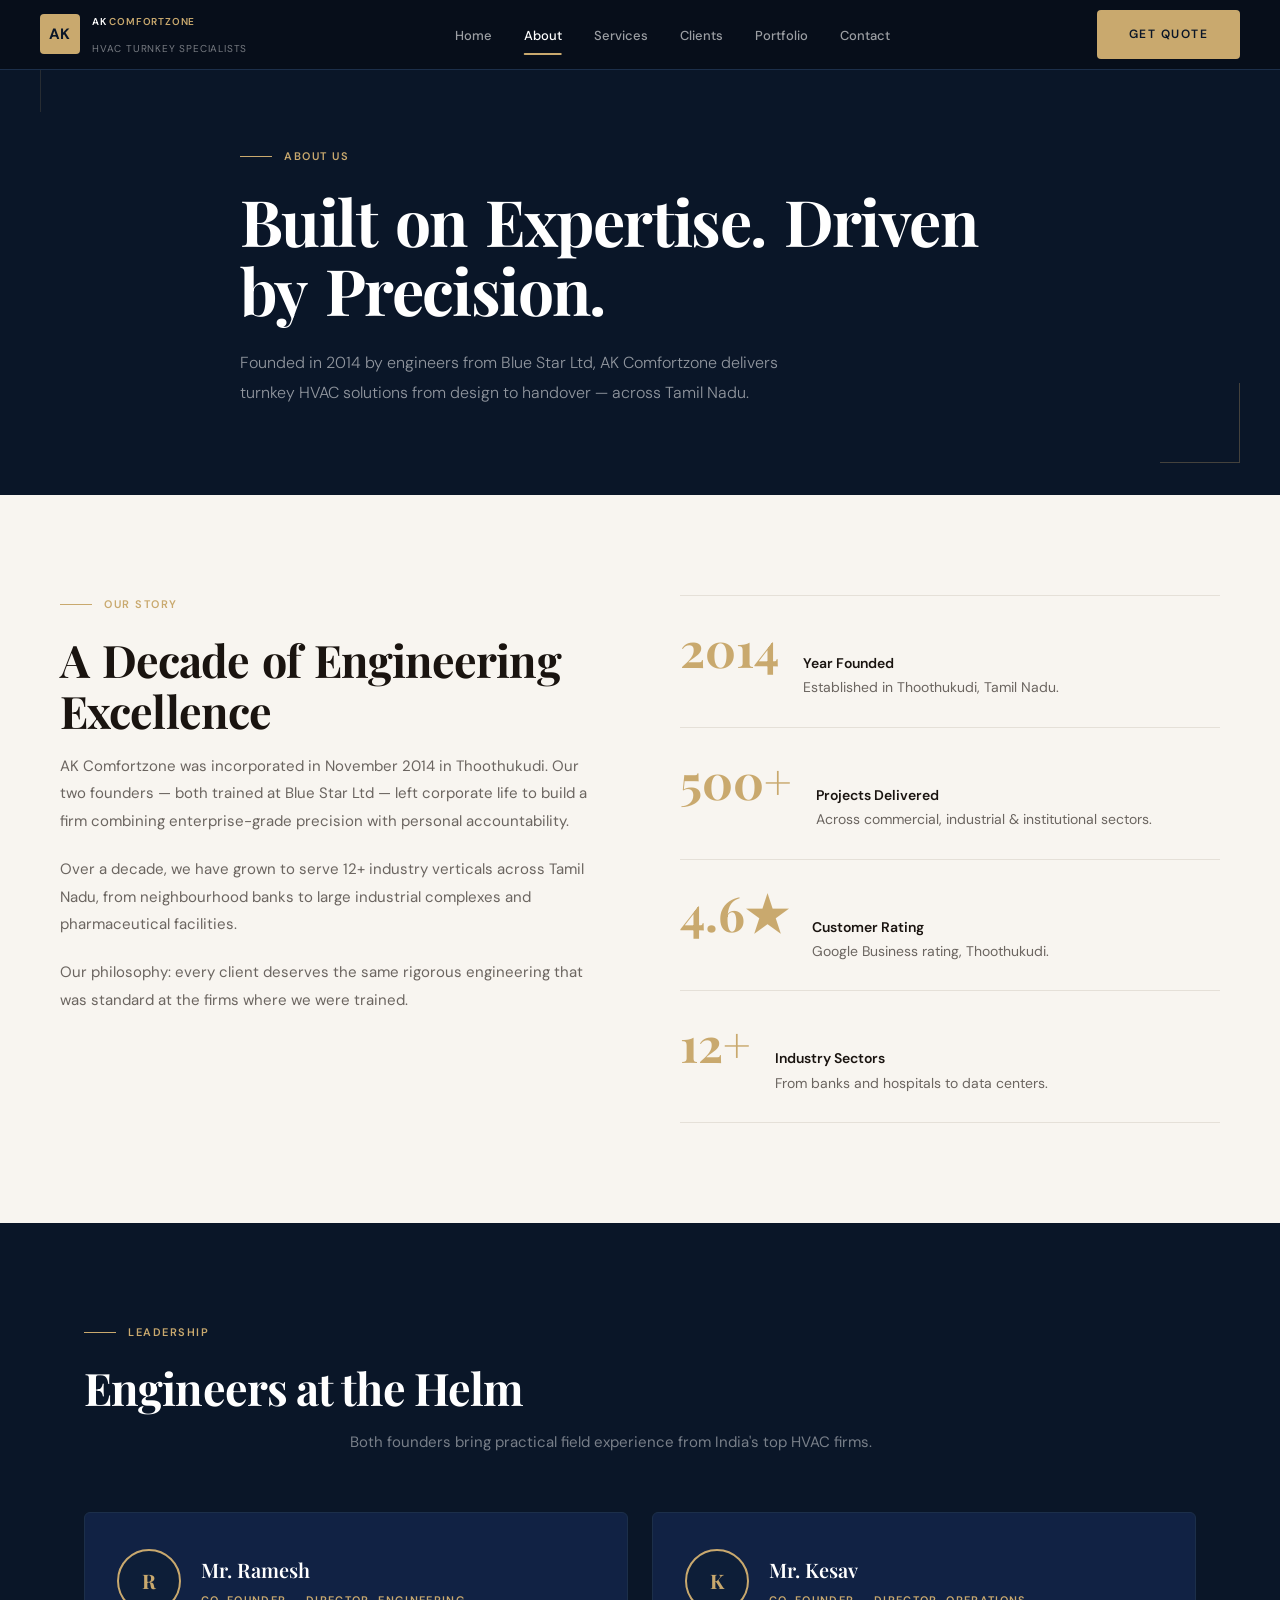
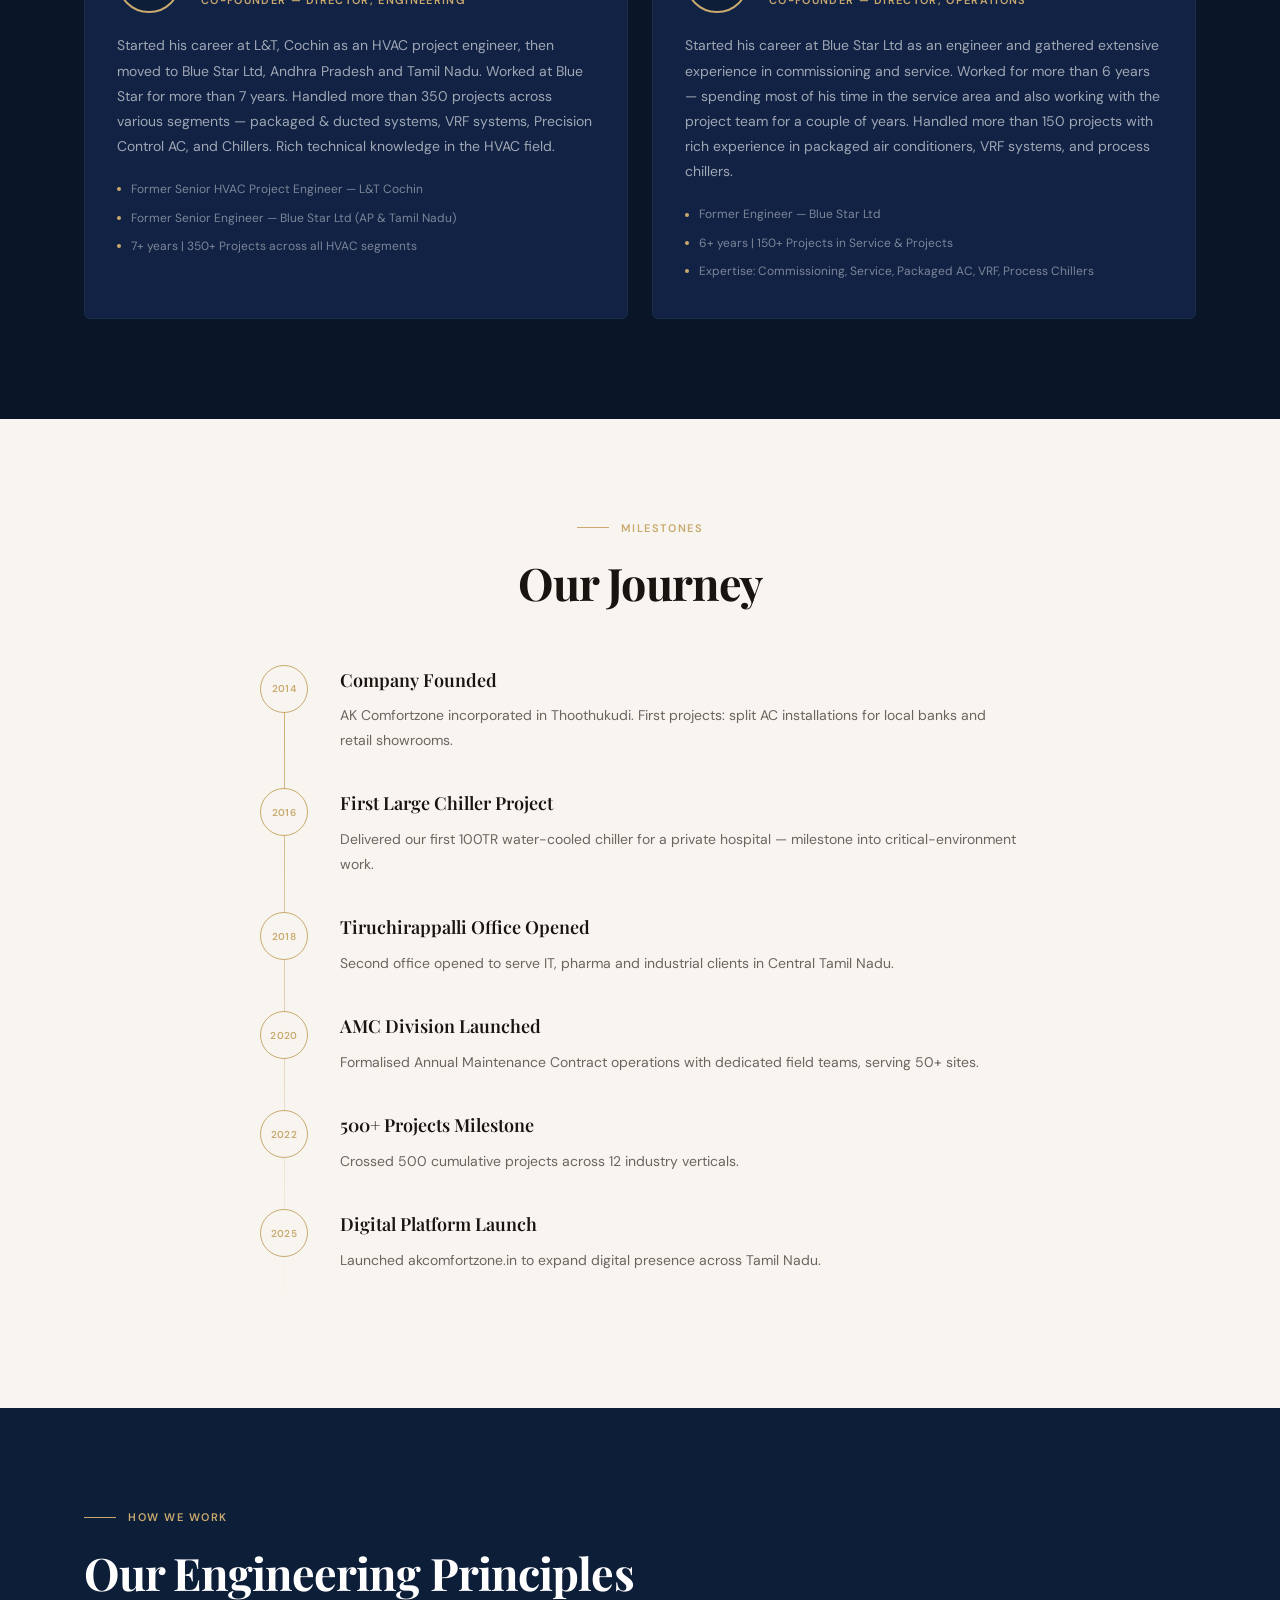
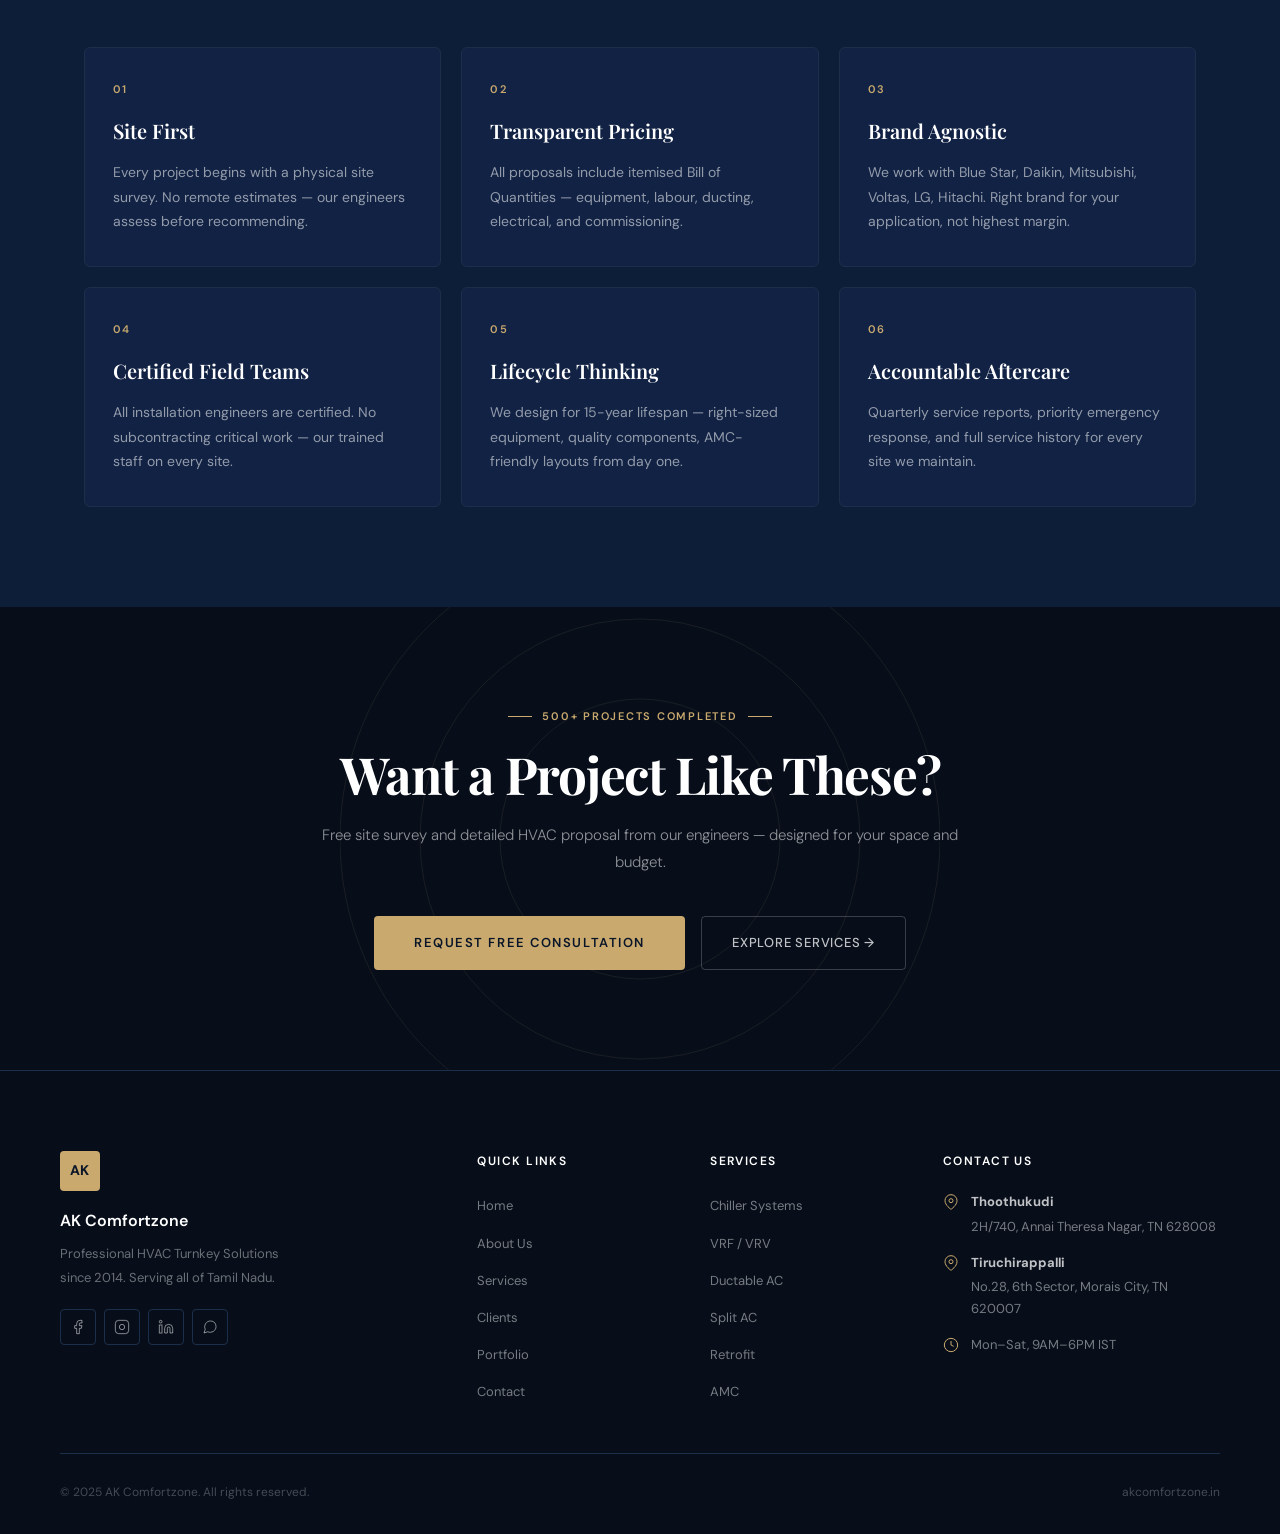
==== commit 317c2493: "fix: mobile navbar company name & hamburger drawer not showing" ====
--- a/about.html
+++ b/about.html
@@ -3,387 +3,179 @@
 <head>
   <meta charset="UTF-8"/>
   <meta name="viewport" content="width=device-width, initial-scale=1.0"/>
-  <meta name="description" content="About AK Comfortzone — Founded in 2014 by ex-Blue Star Ltd engineers. 500+ combined HVAC projects across Tamil Nadu. Meet our founders and story."/>
+  <meta name="description" content="About AK Comfortzone — Founded 2014 by ex-Blue Star engineers. 500+ projects, 10+ years, Tamil Nadu's trusted HVAC specialists."/>
   <meta name="robots" content="index, follow"/>
-  <title>About Us — AK Comfortzone | Founded by Blue Star Engineers</title>
+  <title>About Us — AK Comfortzone | Ex-Blue Star HVAC Engineers</title>
   <link rel="icon" type="image/png" href="assets/favicon.png"/>
+  <link rel="preconnect" href="https://fonts.googleapis.com"/>
+  <link rel="preconnect" href="https://fonts.gstatic.com" crossorigin/>
+  <link href="https://fonts.googleapis.com/css2?family=Playfair+Display:wght@400;600;700;900&family=DM+Sans:wght@300;400;500;600&display=swap" rel="stylesheet"/>
   <link rel="stylesheet" href="css/clay.css"/>
   <link rel="stylesheet" href="css/animations.css"/>
   <link rel="stylesheet" href="css/style.css"/>
+  <link rel="stylesheet" href="css/responsive.css"/>
   <style>
-    /* ── About-page specific styles ── */
-    .about-hero {
-      min-height: 60vh;
-      display: flex;
-      align-items: center;
-      padding: 140px 24px 80px;
-      position: relative;
-      overflow: hidden;
-      background: linear-gradient(155deg, #dff0ff 0%, #e8fdf6 45%, #f0ebff 100%);
-    }
-    .about-hero-inner {
-      max-width: 1160px; margin: 0 auto; width: 100%;
-      display: grid; grid-template-columns: 1fr 1fr; gap: 48px; align-items: center;
-      position: relative; z-index: 2;
-    }
-    .about-hero h1 { font-family: var(--font-display); font-size: clamp(2.4rem,4.5vw,3.8rem); font-weight: 900; color: var(--text-dark); line-height: 1.1; margin-bottom: 20px; }
-    .about-hero p  { font-size: 18px; color: var(--text-muted); line-height: 1.8; margin-bottom: 32px; max-width: 520px; }
-
-    .hero-shapes { position: relative; display: flex; align-items: center; justify-content: center; }
-    .hero-shape-main {
-      width: 260px; height: 260px; border-radius: 40px;
-      background: linear-gradient(145deg, #b8dfff, var(--clay-sky));
-      box-shadow: var(--clay-shadow-lg);
-      display: flex; align-items: center; justify-content: center;
-      font-size: 110px; animation: clayFloat 7s ease-in-out infinite;
-      position: relative; overflow: hidden;
-    }
-    .hero-shape-main::before {
-      content:''; position: absolute; top:0; left:0; width:100%; height:40%;
-      background: linear-gradient(to bottom,rgba(255,255,255,0.4),transparent);
-      border-radius: 40px 40px 0 0;
-    }
-    .blob-about-1 { position:absolute; top:-60px; right:-60px; width:350px; height:350px; border-radius:50%; background:radial-gradient(circle,rgba(168,216,255,0.45),transparent 70%); animation:blobPulse 8s ease-in-out infinite; pointer-events:none; }
-    .blob-about-2 { position:absolute; bottom:-80px; left:0; width:280px; height:280px; border-radius:50%; background:radial-gradient(circle,rgba(181,234,215,0.4),transparent 70%); animation:blobPulse 10s ease-in-out infinite 2s; pointer-events:none; }
-
-    /* Founder cards */
-    .founders-section { padding: 96px 24px; background: var(--bg-section-alt); }
-    .founders-grid { display: grid; grid-template-columns: 1fr 1fr; gap: 32px; margin-top: 56px; }
-    .founder-card {
-      border-radius: 40px; padding: 44px 36px;
-      box-shadow: var(--clay-shadow-lg);
-      position: relative; overflow: hidden; transition: transform 0.3s ease;
-    }
-    .founder-card:hover { transform: translateY(-8px); }
-    .founder-card:nth-child(1) { background: linear-gradient(145deg, #c8e8ff, #a0d0f5); }
-    .founder-card:nth-child(2) { background: linear-gradient(145deg, #c4f0de, #9de8c4); }
-    .founder-card::before {
-      content:''; position:absolute; top:0; left:0; width:100%; height:35%;
-      background:linear-gradient(to bottom,rgba(255,255,255,0.4),transparent);
-      border-radius:40px 40px 0 0; pointer-events:none;
-    }
-    .founder-avatar {
-      width: 96px; height: 96px; border-radius: 28px;
-      background: linear-gradient(145deg, rgba(255,255,255,0.7), rgba(255,255,255,0.4));
-      display: flex; align-items: center; justify-content: center;
-      font-size: 52px; box-shadow: var(--clay-shadow-md);
-      margin-bottom: 24px; position: relative; overflow: hidden;
-    }
-    .founder-avatar::before {
-      content:''; position:absolute; top:0; left:0; width:100%; height:45%;
-      background:linear-gradient(to bottom,rgba(255,255,255,0.4),transparent);
-      border-radius:28px 28px 0 0;
-    }
-    .founder-role { font-size: 13px; font-weight: 700; color: var(--clay-deep); text-transform: uppercase; letter-spacing: 0.08em; margin-bottom: 8px; }
-    .founder-card h3 { font-family: var(--font-display); font-size: 26px; font-weight: 900; margin-bottom: 8px; color: var(--text-dark); }
-    .founder-prev { font-size: 14px; color: rgba(26,43,60,0.7); margin-bottom: 6px; font-weight: 600; }
-    .founder-exp  { font-size: 15px; font-weight: 700; color: var(--clay-deep); margin-bottom: 20px; }
-    .founder-chips { display: flex; flex-wrap: wrap; gap: 8px; margin-bottom: 24px; }
-    .founder-chip {
-      padding: 5px 14px; border-radius: 999px; font-size: 12px; font-weight: 700;
-      background: rgba(255,255,255,0.55); color: var(--text-dark);
-      box-shadow: 3px 3px 8px rgba(0,80,160,0.12),-2px -2px 6px rgba(255,255,255,0.7);
-    }
-    .founder-badge {
-      display: inline-flex; align-items: center; gap: 6px;
-      padding: 8px 18px; border-radius: 999px; font-size: 13px; font-weight: 700;
-      background: rgba(255,255,255,0.65); color: var(--clay-deep);
-      box-shadow: var(--clay-shadow-sm);
-    }
-
-    /* Timeline */
-    .timeline-section { padding: 96px 24px; }
-    .timeline { position: relative; max-width: 800px; margin: 56px auto 0; }
-    .timeline::before {
-      content:''; position:absolute; left:32px; top:0; bottom:0; width:3px;
-      background: linear-gradient(to bottom, var(--clay-sky), var(--clay-mint), var(--clay-lavender));
-      border-radius: 4px;
-    }
-    .timeline-item {
-      display: flex; gap: 32px; align-items: flex-start; margin-bottom: 40px; position: relative;
-    }
-    .timeline-dot {
-      width: 64px; height: 64px; border-radius: 20px; flex-shrink: 0;
-      display: flex; align-items: center; justify-content: center;
-      font-family: var(--font-display); font-weight: 900; font-size: 13px; color: var(--text-dark);
-      box-shadow: var(--clay-shadow-md); position: relative; overflow: hidden;
-      transition: transform 0.2s ease;
-    }
-    .timeline-dot:hover { transform: scale(1.08); }
-    .timeline-dot::before { content:''; position:absolute; top:0; left:0; width:100%; height:45%; background:linear-gradient(to bottom,rgba(255,255,255,0.45),transparent); border-radius:20px 20px 0 0; }
-    .timeline-item:nth-child(1) .timeline-dot { background: linear-gradient(145deg, #c8e8ff, var(--clay-sky)); }
-    .timeline-item:nth-child(2) .timeline-dot { background: linear-gradient(145deg, #c4f0de, var(--clay-mint)); }
-    .timeline-item:nth-child(3) .timeline-dot { background: linear-gradient(145deg, #ffe8c0, var(--clay-sunshine)); }
-    .timeline-item:nth-child(4) .timeline-dot { background: linear-gradient(145deg, #ddd4ff, var(--clay-lavender)); }
-    .timeline-item:nth-child(5) .timeline-dot { background: linear-gradient(145deg, #ffd0d0, var(--clay-coral)); }
-    .timeline-item:nth-child(6) .timeline-dot { background: linear-gradient(145deg, #ffe8d0, var(--clay-peach)); }
-    .timeline-content {
-      flex: 1;
-      background: linear-gradient(145deg, #fff, #e8f4ff);
-      border-radius: 24px; padding: 24px 28px;
-      box-shadow: var(--clay-shadow-sm);
-      transition: transform 0.2s ease;
-    }
-    .timeline-content:hover { transform: translateX(6px); }
-    .timeline-year { font-size: 12px; font-weight: 700; color: var(--clay-storm); text-transform: uppercase; letter-spacing: 0.08em; margin-bottom: 6px; }
-    .timeline-content h3 { font-family: var(--font-display); font-size: 18px; font-weight: 800; margin-bottom: 6px; }
-    .timeline-content p  { font-size: 14px; color: var(--text-muted); line-height: 1.7; }
-
-    /* Team Values */
-    .values-section { padding: 96px 24px; background: var(--bg-section-alt); }
-    .values-grid { display: grid; grid-template-columns: repeat(3,1fr); gap: 24px; margin-top: 56px; }
-    .value-card {
-      border-radius: 32px; padding: 36px 28px; text-align: center;
-      box-shadow: var(--clay-shadow-md); transition: transform 0.25s ease;
-      position: relative; overflow: hidden;
-    }
-    .value-card::before { content:''; position:absolute; top:0; left:0; width:100%; height:38%; background:linear-gradient(to bottom,rgba(255,255,255,0.45),transparent); border-radius:32px 32px 0 0; pointer-events:none; }
-    .value-card:hover { transform: translateY(-8px) scale(1.02); }
-    .value-card:nth-child(1) { background: linear-gradient(145deg, #c8e8ff, var(--clay-sky)); }
-    .value-card:nth-child(2) { background: linear-gradient(145deg, #c4f0de, var(--clay-mint)); }
-    .value-card:nth-child(3) { background: linear-gradient(145deg, #ddd4ff, var(--clay-lavender)); }
-    .value-icon { font-size: 52px; margin-bottom: 16px; display:block; filter: drop-shadow(3px 4px 6px rgba(0,0,0,0.12)); }
-    .value-card h3 { font-family: var(--font-display); font-size: 20px; font-weight: 800; margin-bottom: 10px; }
-    .value-card p  { font-size: 14px; color: rgba(26,43,60,0.8); line-height: 1.7; }
-
-    @media (max-width: 1024px) {
-      .about-hero-inner { grid-template-columns: 1fr; text-align: center; }
-      .founders-grid    { grid-template-columns: 1fr; }
-      .values-grid      { grid-template-columns: repeat(2,1fr); }
-    }
-    @media (max-width: 767px) {
-      .about-hero { padding: 120px 20px 60px; }
-      .about-hero h1 { font-size: 2.2rem; }
-      .values-grid { grid-template-columns: 1fr; }
-      .timeline::before { left: 24px; }
-      .timeline-dot { width: 48px; height: 48px; font-size: 11px; border-radius: 14px; }
-      .founders-section, .timeline-section, .values-section { padding: 64px 16px; }
-    }
+    .page-hero{min-height:55vh;display:flex;align-items:center;padding:140px 24px 80px;background:var(--navy-deep);position:relative;overflow:hidden;}
+    .page-hero::before{content:'';position:absolute;bottom:32px;right:40px;width:80px;height:80px;border-right:1px solid rgba(201,169,110,0.3);border-bottom:1px solid rgba(201,169,110,0.3);}
+    .page-hero::after{content:'';position:absolute;top:32px;left:40px;width:80px;height:80px;border-left:1px solid rgba(201,169,110,0.15);border-top:1px solid rgba(201,169,110,0.15);}
+    .page-hero-inner{max-width:800px;margin:0 auto;width:100%;position:relative;z-index:2;}
+    .page-hero h1{font-family:var(--font-display);font-size:clamp(2.4rem,5vw,4rem);font-weight:700;line-height:1.08;letter-spacing:-0.025em;color:var(--text-white);margin-bottom:24px;}
+    .page-hero p{font-size:16px;color:rgba(255,255,255,0.55);line-height:1.85;max-width:560px;font-weight:300;}
+    .heritage-grid{display:grid;grid-template-columns:1fr 1fr;gap:80px;align-items:start;max-width:1160px;margin:0 auto;}
+    .heritage-stat{padding:28px 0;border-bottom:1px solid var(--warm-border);display:flex;gap:24px;align-items:baseline;}
+    .heritage-stat:first-child{border-top:1px solid var(--warm-border);}
+    .heritage-num{font-family:var(--font-display);font-size:3rem;font-weight:700;color:var(--gold-primary);line-height:1;flex-shrink:0;}
+    .heritage-stat-label{font-size:14px;color:var(--text-muted-l);line-height:1.6;}
+    .heritage-stat-label strong{display:block;color:var(--text-dark);font-weight:600;margin-bottom:2px;}
+    .team-grid{display:grid;grid-template-columns:1fr 1fr;gap:24px;max-width:1160px;margin:0 auto;}
+    .team-card{background:var(--navy-card);border:1px solid var(--navy-border);border-radius:var(--card-radius);padding:36px 32px;}
+    .team-card-header{display:flex;align-items:center;gap:20px;margin-bottom:20px;}
+    .team-avatar{width:64px;height:64px;border-radius:50%;border:2px solid var(--gold-primary);background:var(--navy-mid);display:flex;align-items:center;justify-content:center;font-family:var(--font-display);font-size:20px;font-weight:700;color:var(--gold-primary);flex-shrink:0;}
+    .team-name{font-family:var(--font-display);font-size:20px;font-weight:600;color:var(--text-white);margin-bottom:4px;}
+    .team-role{font-size:11px;font-weight:600;letter-spacing:0.12em;text-transform:uppercase;color:var(--gold-primary);}
+    .team-bio{font-size:14px;color:rgba(255,255,255,0.6);line-height:1.8;margin-bottom:20px;}
+    .team-credentials{display:flex;flex-direction:column;gap:8px;}
+    .cred-item{display:flex;align-items:center;gap:10px;font-size:12px;color:rgba(255,255,255,0.45);}
+    .cred-dot{width:4px;height:4px;border-radius:50%;background:var(--gold-primary);flex-shrink:0;}
+    .timeline{max-width:760px;margin:0 auto;display:flex;flex-direction:column;gap:0;position:relative;}
+    .timeline::before{content:'';position:absolute;left:24px;top:0;bottom:0;width:1px;background:linear-gradient(to bottom,var(--gold-primary),transparent);}
+    .timeline-item{display:flex;gap:32px;padding-bottom:36px;position:relative;}
+    .tl-dot{width:48px;height:48px;border-radius:50%;border:1px solid var(--gold-primary);display:flex;align-items:center;justify-content:center;font-size:10px;font-weight:600;letter-spacing:0.04em;color:var(--gold-primary);flex-shrink:0;background:var(--warm-white);position:relative;z-index:1;}
+    .tl-body h3{font-family:var(--font-display);font-size:18px;font-weight:600;color:var(--text-dark);margin-bottom:8px;}
+    .tl-body p{font-size:14px;color:var(--text-muted-l);line-height:1.75;}
+    .values-grid{display:grid;grid-template-columns:repeat(3,1fr);gap:20px;max-width:1160px;margin:0 auto;}
+    .value-card{padding:32px 28px;border:1px solid var(--navy-border);border-radius:var(--card-radius);background:var(--navy-card);}
+    .value-num{font-size:11px;font-weight:600;letter-spacing:0.12em;color:var(--gold-primary);margin-bottom:16px;}
+    .value-title{font-family:var(--font-display);font-size:20px;font-weight:600;color:var(--text-white);margin-bottom:12px;}
+    .value-desc{font-size:14px;color:rgba(255,255,255,0.55);line-height:1.75;}
+    @media(max-width:1024px){.heritage-grid{grid-template-columns:1fr;gap:48px;}.team-grid{grid-template-columns:1fr;}.values-grid{grid-template-columns:1fr 1fr;}}
+    @media(max-width:768px){.page-hero{padding:110px 16px 60px;}.values-grid{grid-template-columns:1fr;}}
   </style>
 </head>
 <body style="overflow-x:hidden;">
 
-<div id="drawerOverlay" style="display:none;position:fixed;inset:0;background:rgba(0,0,0,0.4);backdrop-filter:blur(4px);z-index:998;"></div>
+<div id="drawerOverlay" style="display:none;position:fixed;inset:0;background:rgba(7,14,26,0.75);backdrop-filter:blur(6px);z-index:998;"></div>
 <div id="mobileDrawer" class="mobile-drawer" role="dialog" aria-modal="true" aria-label="Site navigation">
-  <div class="drawer-handle"></div>
-  <nav>
-    <a href="index.html">🏠 Home</a>
-    <a href="about.html">👥 About Us</a>
-    <a href="services.html">⚙️ Services</a>
-    <a href="clients.html">🏢 Clients</a>
-    <a href="portfolio.html">📁 Portfolio</a>
-    <a href="contact.html">📞 Contact</a>
-  </nav>
-  <a href="contact.html" class="clay-btn clay-btn-lg" style="margin-top:20px;width:100%;justify-content:center;">❄️ Get Free Consultation</a>
+  <div class="drawer-handle" aria-hidden="true"></div>
+  <nav><a href="index.html">Home</a><a href="about.html">About</a><a href="services.html">Services</a><a href="clients.html">Clients</a><a href="portfolio.html">Portfolio</a><a href="contact.html">Contact</a></nav>
+  <div class="drawer-cta-row"><a href="contact.html" class="btn-primary btn-primary-lg" style="width:100%;justify-content:center;margin-top:40px;">REQUEST QUOTE</a></div>
 </div>
 
 <header role="banner">
   <nav id="navbar" aria-label="Main navigation">
-    <a href="index.html" class="nav-logo" aria-label="AK Comfortzone Home">
+    <a href="index.html" class="nav-logo">
       <div class="nav-logo-mark" aria-hidden="true">AK</div>
-      <div class="nav-logo-text">
-        <strong>AK Comfortzone</strong>
-        <span>HVAC Turnkey Specialists</span>
-      </div>
+      <div class="nav-logo-text"><strong><span class="logo-ak">AK</span><span class="logo-cz"> COMFORTZONE</span></strong><span>HVAC Turnkey Specialists</span></div>
     </a>
     <ul class="nav-links" role="list">
-      <li><a href="index.html">Home</a></li>
-      <li><a href="about.html" class="active">About</a></li>
-      <li><a href="services.html">Services</a></li>
-      <li><a href="clients.html">Clients</a></li>
-      <li><a href="portfolio.html">Portfolio</a></li>
-      <li><a href="contact.html">Contact</a></li>
+      <li><a href="index.html">Home</a></li><li><a href="about.html" class="active">About</a></li><li><a href="services.html">Services</a></li><li><a href="clients.html">Clients</a></li><li><a href="portfolio.html">Portfolio</a></li><li><a href="contact.html">Contact</a></li>
     </ul>
     <div class="nav-cta">
-      <a href="contact.html" class="clay-btn" id="nav-quote-btn">Get Quote ✨</a>
-      <button class="hamburger" id="hamburger" aria-label="Open menu" aria-expanded="false">
-        <span></span><span></span><span></span>
-      </button>
+      <a href="contact.html" class="btn-primary" id="nav-quote-btn">GET QUOTE</a>
+      <button class="hamburger" id="hamburger" aria-label="Open navigation" aria-expanded="false"><span></span><span></span><span></span></button>
     </div>
   </nav>
 </header>
 
 <main>
 
-<!-- HERO -->
-<section class="about-hero" aria-labelledby="about-hero-heading">
-  <div class="blob-about-1" aria-hidden="true"></div>
-  <div class="blob-about-2" aria-hidden="true"></div>
-  <div class="about-hero-inner">
+<section class="page-hero" aria-labelledby="about-h1">
+  <div class="page-hero-inner">
+    <div class="eyebrow">ABOUT US</div>
+    <h1 id="about-h1" data-word-reveal="true">Built on Expertise. Driven by Precision.</h1>
+    <p>Founded in 2014 by engineers from Blue Star Ltd, AK Comfortzone delivers turnkey HVAC solutions from design to handover — across Tamil Nadu.</p>
+  </div>
+</section>
+
+<!-- STORY -->
+<section style="background:var(--warm-white);padding:100px 24px;" aria-labelledby="story-h2">
+  <div class="heritage-grid">
     <div>
-      <span class="section-label" style="margin-bottom:20px;">Our Story</span>
-      <h1 id="about-hero-heading">Built by Engineers.<br><span style="background:linear-gradient(135deg,var(--clay-storm),var(--clay-deep));-webkit-background-clip:text;-webkit-text-fill-color:transparent;background-clip:text;">Trusted by Industry.</span></h1>
-      <p>Founded in November 2014 by two passionate HVAC engineers from Blue Star Ltd — AK Comfortzone brings over a decade of enterprise-grade expertise to every project in Tamil Nadu.</p>
-      <div style="display:flex;gap:14px;flex-wrap:wrap;">
-        <a href="contact.html" class="clay-btn clay-btn-lg" id="about-hero-cta">❄️ Get Free Consultation</a>
-        <a href="services.html" class="clay-btn clay-btn-outline clay-btn-lg" id="about-hero-services">Our Services →</a>
-      </div>
-    </div>
-    <div class="hero-shapes">
-      <div class="hero-shape-main" aria-hidden="true">🏗️</div>
-    </div>
-  </div>
-</section>
-
-<!-- FOUNDERS -->
-<section class="founders-section" aria-labelledby="founders-heading">
+      <div class="eyebrow" style="color:var(--gold-primary);">OUR STORY</div>
+      <h2 class="section-heading on-light" id="story-h2" data-word-reveal="true">A Decade of Engineering Excellence</h2>
+      <p style="font-size:15px;color:var(--text-muted-l);line-height:1.85;margin-bottom:20px;">AK Comfortzone was incorporated in November 2014 in Thoothukudi. Our two founders — both trained at Blue Star Ltd — left corporate life to build a firm combining enterprise-grade precision with personal accountability.</p>
+      <p style="font-size:15px;color:var(--text-muted-l);line-height:1.85;margin-bottom:20px;">Over a decade, we have grown to serve 12+ industry verticals across Tamil Nadu, from neighbourhood banks to large industrial complexes and pharmaceutical facilities.</p>
+      <p style="font-size:15px;color:var(--text-muted-l);line-height:1.85;">Our philosophy: every client deserves the same rigorous engineering that was standard at the firms where we were trained.</p>
+    </div>
+    <div data-reveal data-stats-section>
+      <div class="heritage-stat"><div class="heritage-num" data-count="2014">2014</div><div class="heritage-stat-label"><strong>Year Founded</strong>Established in Thoothukudi, Tamil Nadu.</div></div>
+      <div class="heritage-stat"><div class="heritage-num" data-count="500" data-suffix="+">500+</div><div class="heritage-stat-label"><strong>Projects Delivered</strong>Across commercial, industrial &amp; institutional sectors.</div></div>
+      <div class="heritage-stat"><div class="heritage-num" data-count="4.7" data-decimals="1" data-suffix="★">4.7★</div><div class="heritage-stat-label"><strong>Customer Rating</strong>Google Business rating, Thoothukudi.</div></div>
+      <div class="heritage-stat"><div class="heritage-num" data-count="12" data-suffix="+">12+</div><div class="heritage-stat-label"><strong>Industry Sectors</strong>From banks and hospitals to data centers.</div></div>
+    </div>
+  </div>
+</section>
+
+<!-- TEAM -->
+<section style="background:var(--navy-deep);padding:100px 24px;" aria-labelledby="team-h2">
   <div class="container">
-    <div class="text-center">
-      <span class="section-label">Meet the Team</span>
-      <h2 class="section-heading" id="founders-heading">The Engineers Behind AK Comfortzone</h2>
-      <p class="section-sub">Two engineers with a combined 500+ HVAC projects who left industry giants to build something of their own.</p>
-    </div>
-    <div class="founders-grid">
-
-      <!-- Founder 1 -->
-      <div class="founder-card reveal" aria-label="Co-Founder 1 profile">
-        <div class="founder-avatar" aria-hidden="true">👷</div>
-        <div class="founder-role">Co-Founder &amp; HVAC Project Lead</div>
-        <h3>HVAC Project Engineer</h3>
-        <p class="founder-prev">🏢 Ex-L&amp;T Cochin &rarr; Blue Star Ltd (AP &amp; Tamil Nadu)</p>
-        <p class="founder-exp">7+ Years Experience &nbsp;|&nbsp; 350+ Projects Delivered</p>
-        <div class="founder-chips">
-          <span class="founder-chip">VRF Systems</span>
-          <span class="founder-chip">Chillers</span>
-          <span class="founder-chip">Packaged AC</span>
-          <span class="founder-chip">Ducted Systems</span>
-          <span class="founder-chip">Precision Control AC</span>
-          <span class="founder-chip">Project Marketing</span>
+    <div class="eyebrow">LEADERSHIP</div>
+    <h2 class="section-heading" id="team-h2">Engineers at the Helm</h2>
+    <p class="section-sub">Both founders bring practical field experience from India's top HVAC firms.</p>
+    <div class="team-grid">
+      <div class="team-card reveal">
+        <div class="team-card-header"><div class="team-avatar">R</div><div><div class="team-name">Mr. Ramesh</div><div class="team-role">Co-Founder — Director, Engineering</div></div></div>
+        <p class="team-bio">Started his career at L&amp;T, Cochin as an HVAC project engineer, then moved to Blue Star Ltd, Andhra Pradesh and Tamil Nadu. Worked at Blue Star for more than 7 years. Handled more than 350 projects across various segments — packaged &amp; ducted systems, VRF systems, Precision Control AC, and Chillers. Rich technical knowledge in the HVAC field.</p>
+        <div class="team-credentials">
+          <div class="cred-item"><span class="cred-dot"></span>Former Senior HVAC Project Engineer — L&amp;T Cochin</div>
+          <div class="cred-item"><span class="cred-dot"></span>Former Senior Engineer — Blue Star Ltd (AP &amp; Tamil Nadu)</div>
+          <div class="cred-item"><span class="cred-dot"></span>7+ years | 350+ Projects across all HVAC segments</div>
         </div>
-        <div class="founder-badge">⭐ Blue Star Ltd Certified</div>
-      </div>
-
-      <!-- Founder 2 -->
-      <div class="founder-card reveal reveal-delay-1" aria-label="Co-Founder 2 profile">
-        <div class="founder-avatar" aria-hidden="true">🔧</div>
-        <div class="founder-role">Co-Founder &amp; Service Operations Head</div>
-        <h3>HVAC Service Engineer</h3>
-        <p class="founder-prev">🏢 Ex-Blue Star Ltd</p>
-        <p class="founder-exp">6+ Years Experience &nbsp;|&nbsp; 150+ Projects Delivered</p>
-        <div class="founder-chips">
-          <span class="founder-chip">Commissioning</span>
-          <span class="founder-chip">Service &amp; AMC</span>
-          <span class="founder-chip">Packaged AC</span>
-          <span class="founder-chip">VRF Systems</span>
-          <span class="founder-chip">Process Chillers</span>
-          <span class="founder-chip">Operations</span>
+      </div>
+      <div class="team-card reveal reveal-delay-1">
+        <div class="team-card-header"><div class="team-avatar">K</div><div><div class="team-name">Mr. Kesav</div><div class="team-role">Co-Founder — Director, Operations</div></div></div>
+        <p class="team-bio">Started his career at Blue Star Ltd as an engineer and gathered extensive experience in commissioning and service. Worked for more than 6 years — spending most of his time in the service area and also working with the project team for a couple of years. Handled more than 150 projects with rich experience in packaged air conditioners, VRF systems, and process chillers.</p>
+        <div class="team-credentials">
+          <div class="cred-item"><span class="cred-dot"></span>Former Engineer — Blue Star Ltd</div>
+          <div class="cred-item"><span class="cred-dot"></span>6+ years | 150+ Projects in Service &amp; Projects</div>
+          <div class="cred-item"><span class="cred-dot"></span>Expertise: Commissioning, Service, Packaged AC, VRF, Process Chillers</div>
         </div>
-        <div class="founder-badge">⭐ Blue Star Ltd Certified</div>
-      </div>
-
+      </div>
     </div>
   </div>
 </section>
 
 <!-- TIMELINE -->
-<section class="timeline-section" aria-labelledby="timeline-heading">
+<section style="background:var(--warm-white);padding:100px 24px;" aria-labelledby="timeline-h2">
   <div class="container">
-    <div class="text-center">
-      <span class="section-label">Our Journey</span>
-      <h2 class="section-heading" id="timeline-heading">10 Years of Cooling Tamil Nadu</h2>
-      <p class="section-sub">From a bold idea in 2014 to one of Tamil Nadu's most trusted HVAC turnkey companies.</p>
-    </div>
-    <div class="timeline" role="list" aria-label="Company timeline">
-
-      <div class="timeline-item reveal" role="listitem">
-        <div class="timeline-dot" aria-label="Year 2014">2014</div>
-        <div class="timeline-content">
-          <div class="timeline-year">November 2014 — Founded</div>
-          <h3>AK Comfortzone Established</h3>
-          <p>Two passionate engineers from Blue Star Ltd took the leap and founded AK Comfortzone in Thoothukudi, Tamil Nadu — with a shared vision of bringing enterprise-level HVAC expertise to businesses of all sizes.</p>
-        </div>
-      </div>
-
-      <div class="timeline-item reveal reveal-delay-1" role="listitem">
-        <div class="timeline-dot" aria-label="Year 2015">2015</div>
-        <div class="timeline-content">
-          <div class="timeline-year">2015 — First Milestone</div>
-          <h3>50 Commercial Projects Completed</h3>
-          <p>Within the first year, AK Comfortzone delivered over 50 successful commercial HVAC installations across Thoothukudi — spanning hotels, offices, and small industrial units.</p>
-        </div>
-      </div>
-
-      <div class="timeline-item reveal reveal-delay-2" role="listitem">
-        <div class="timeline-dot" aria-label="Year 2017">2017</div>
-        <div class="timeline-content">
-          <div class="timeline-year">2017 — Expansion</div>
-          <h3>Tiruchirappalli Office Opened</h3>
-          <p>Growing demand from the central Tamil Nadu market led us to open our second office in Tiruchirappalli — extending our turnkey HVAC services to a wider geography.</p>
-        </div>
-      </div>
-
-      <div class="timeline-item reveal" role="listitem">
-        <div class="timeline-dot" aria-label="Year 2019">2019</div>
-        <div class="timeline-content">
-          <div class="timeline-year">2019 — Major Milestone</div>
-          <h3>500+ Combined Projects Delivered</h3>
-          <p>A proud milestone — our two founders together crossed 500 successfully completed HVAC projects, serving clients across 12+ industry verticals from pharma to data centers.</p>
-        </div>
-      </div>
-
-      <div class="timeline-item reveal reveal-delay-1" role="listitem">
-        <div class="timeline-dot" aria-label="Year 2022">2022</div>
-        <div class="timeline-content">
-          <div class="timeline-year">2022 — Growth</div>
-          <h3>Serving 12+ Industry Verticals</h3>
-          <p>AK Comfortzone expanded its service portfolio to serve over 12 distinct industry sectors across Tamil Nadu, from hospitals and pharma to IT companies, malls, and industrial plants.</p>
-        </div>
-      </div>
-
-      <div class="timeline-item reveal reveal-delay-2" role="listitem">
-        <div class="timeline-dot" aria-label="Year 2024">2024</div>
-        <div class="timeline-content">
-          <div class="timeline-year">2024 — 10 Year Anniversary 🎉</div>
-          <h3>A Decade of Cooling Tamil Nadu</h3>
-          <p>Celebrating 10 years of trust, expertise, and commitment to quality — AK Comfortzone continues to be Tamil Nadu's go-to HVAC turnkey partner, with a 4.7★ rating and a growing team of certified professionals.</p>
-        </div>
-      </div>
-
-    </div>
-  </div>
-</section>
-
-<!-- TEAM VALUES -->
-<section class="values-section" aria-labelledby="values-heading">
+    <div class="text-center"><div class="eyebrow" style="justify-content:center;color:var(--gold-primary);">MILESTONES</div><h2 class="section-heading on-light" id="timeline-h2">Our Journey</h2></div>
+    <div class="timeline" style="margin-top:56px;">
+      <div class="timeline-item reveal"><div class="tl-dot">2014</div><div class="tl-body"><h3>Company Founded</h3><p>AK Comfortzone incorporated in Thoothukudi. First projects: split AC installations for local banks and retail showrooms.</p></div></div>
+      <div class="timeline-item reveal reveal-delay-1"><div class="tl-dot">2016</div><div class="tl-body"><h3>First Large Chiller Project</h3><p>Delivered our first 100TR water-cooled chiller for a private hospital — milestone into critical-environment work.</p></div></div>
+      <div class="timeline-item reveal reveal-delay-2"><div class="tl-dot">2018</div><div class="tl-body"><h3>Tiruchirappalli Office Opened</h3><p>Second office opened to serve IT, pharma and industrial clients in Central Tamil Nadu.</p></div></div>
+      <div class="timeline-item reveal"><div class="tl-dot">2020</div><div class="tl-body"><h3>AMC Division Launched</h3><p>Formalised Annual Maintenance Contract operations with dedicated field teams, serving 50+ sites.</p></div></div>
+      <div class="timeline-item reveal reveal-delay-1"><div class="tl-dot">2022</div><div class="tl-body"><h3>500+ Projects Milestone</h3><p>Crossed 500 cumulative projects across 12 industry verticals.</p></div></div>
+      <div class="timeline-item reveal reveal-delay-2"><div class="tl-dot">2025</div><div class="tl-body"><h3>Digital Platform Launch</h3><p>Launched akcomfortzone.in to expand digital presence across Tamil Nadu.</p></div></div>
+    </div>
+  </div>
+</section>
+
+<!-- VALUES -->
+<section style="background:var(--navy-mid);padding:100px 24px;" aria-labelledby="values-h2">
   <div class="container">
-    <div class="text-center">
-      <span class="section-label">What Drives Us</span>
-      <h2 class="section-heading" id="values-heading">Our Team &amp; Culture</h2>
-      <p class="section-sub">Our certified staff hold strong industry qualifications. Our administrative team ensures prompt, efficient project processing and enquiry response.</p>
-    </div>
-    <div class="values-grid">
-      <div class="value-card reveal">
-        <span class="value-icon" aria-hidden="true">🎓</span>
-        <h3>Certified Staff</h3>
-        <p>All our field technicians and engineers hold certified qualifications with hands-on training from Blue Star Ltd — ensuring every installation meets industry standards.</p>
-      </div>
-      <div class="value-card reveal reveal-delay-1">
-        <span class="value-icon" aria-hidden="true">⚡</span>
-        <h3>Prompt Response</h3>
-        <p>Our administrative team ensures rapid enquiry response and efficient project processing — from first consultation to final commissioning handover.</p>
-      </div>
-      <div class="value-card reveal reveal-delay-2">
-        <span class="value-icon" aria-hidden="true">🔩</span>
-        <h3>Turnkey Expertise</h3>
-        <p>We manage every aspect of your HVAC project in-house — consultancy, engineering design, procurement, installation, commissioning, and AMC maintenance.</p>
-      </div>
+    <div class="eyebrow">HOW WE WORK</div>
+    <h2 class="section-heading" id="values-h2">Our Engineering Principles</h2>
+    <div class="values-grid" style="margin-top:48px;">
+      <div class="value-card reveal"><div class="value-num">01</div><div class="value-title">Site First</div><p class="value-desc">Every project begins with a physical site survey. No remote estimates — our engineers assess before recommending.</p></div>
+      <div class="value-card reveal reveal-delay-1"><div class="value-num">02</div><div class="value-title">Transparent Pricing</div><p class="value-desc">All proposals include itemised Bill of Quantities — equipment, labour, ducting, electrical, and commissioning.</p></div>
+      <div class="value-card reveal reveal-delay-2"><div class="value-num">03</div><div class="value-title">Brand Agnostic</div><p class="value-desc">We work with Blue Star, Daikin, Mitsubishi, Voltas, LG, Hitachi. Right brand for your application, not highest margin.</p></div>
+      <div class="value-card reveal"><div class="value-num">04</div><div class="value-title">Certified Field Teams</div><p class="value-desc">All installation engineers are certified. No subcontracting critical work — our trained staff on every site.</p></div>
+      <div class="value-card reveal reveal-delay-1"><div class="value-num">05</div><div class="value-title">Lifecycle Thinking</div><p class="value-desc">We design for 15-year lifespan — right-sized equipment, quality components, AMC-friendly layouts from day one.</p></div>
+      <div class="value-card reveal reveal-delay-2"><div class="value-num">06</div><div class="value-title">Accountable Aftercare</div><p class="value-desc">Quarterly service reports, priority emergency response, and full service history for every site we maintain.</p></div>
     </div>
   </div>
 </section>
 
 <!-- CTA -->
-<section id="cta-banner" aria-label="Contact AK Comfortzone">
-  <div class="blob-1" aria-hidden="true"></div>
-  <div class="blob-2" aria-hidden="true"></div>
+<section id="cta-banner" aria-label="Start your project">
+  <div class="cta-geometric" aria-hidden="true"><svg viewBox="0 0 600 600" width="600" height="600" style="position:absolute;opacity:0.5;"><circle cx="300" cy="300" r="140" fill="none" stroke="#C9A96E" stroke-width="0.5"/><circle cx="300" cy="300" r="220" fill="none" stroke="#C9A96E" stroke-width="0.5"/><circle cx="300" cy="300" r="300" fill="none" stroke="#C9A96E" stroke-width="0.5"/></svg></div>
   <div class="inner">
-    <div class="clay-badge" style="background:linear-gradient(135deg,rgba(168,216,255,0.15),rgba(91,155,213,0.15));color:var(--clay-sky);border:1px solid rgba(91,155,213,0.3);">
-      🤝 Work With Us
-    </div>
-    <h2>Ready to Work With Our Team?</h2>
-    <p>Connect with our engineers today for a free site survey and HVAC consultation — no obligation, expert advice.</p>
+    <div class="cta-eyebrow">500+ PROJECTS COMPLETED</div>
+    <h2>Want a Project Like These?</h2>
+    <p>Free site survey and detailed HVAC proposal from our engineers — designed for your space and budget.</p>
     <div class="cta-actions">
-      <a href="contact.html" class="clay-btn clay-btn-lg" id="about-cta-contact">📞 Contact Us Today</a>
-      <a href="services.html" class="clay-btn clay-btn-lg clay-btn-dark-outline" id="about-cta-services">Explore Services →</a>
+      <a href="contact.html" class="btn-primary btn-primary-lg" id="about-cta">REQUEST FREE CONSULTATION</a>
+      <a href="services.html" class="btn-secondary">EXPLORE SERVICES →</a>
     </div>
   </div>
 </section>
@@ -394,62 +186,31 @@
   <div class="footer-inner">
     <div class="footer-top">
       <div class="footer-brand">
-        <div class="nav-logo-mark" style="width:48px;height:48px;font-size:18px;border-radius:14px;margin-bottom:14px;" aria-hidden="true">AK</div>
+        <div class="footer-logo-mark" aria-hidden="true">AK</div>
         <div class="footer-brand-name">AK Comfortzone</div>
-        <p class="footer-tagline">Your Comfort, Our Priority.<br>Professional &amp; Dynamic Turnkey HVAC Solutions across Tamil Nadu — since November 2014.</p>
-        <div class="footer-socials" aria-label="Social media">
-          <a href="#" class="social-btn" aria-label="Facebook">📘</a>
-          <a href="#" class="social-btn" aria-label="Instagram">📷</a>
-          <a href="#" class="social-btn" aria-label="LinkedIn">💼</a>
-          <a href="#" class="social-btn" aria-label="WhatsApp">💬</a>
+        <p class="footer-tagline">Professional HVAC Turnkey Solutions since 2014. Serving all of Tamil Nadu.</p>
+        <div class="footer-socials">
+          <a href="#" class="social-btn" aria-label="Facebook"><svg viewBox="0 0 24 24" width="15" height="15" stroke="currentColor" fill="none" stroke-width="1.5"><path d="M18 2h-3a5 5 0 0 0-5 5v3H7v4h3v8h4v-8h3l1-4h-4V7a1 1 0 0 1 1-1h3z"/></svg></a>
+          <a href="#" class="social-btn" aria-label="Instagram"><svg viewBox="0 0 24 24" width="15" height="15" stroke="currentColor" fill="none" stroke-width="1.5"><rect x="2" y="2" width="20" height="20" rx="5"/><circle cx="12" cy="12" r="4"/></svg></a>
+          <a href="#" class="social-btn" aria-label="LinkedIn"><svg viewBox="0 0 24 24" width="15" height="15" stroke="currentColor" fill="none" stroke-width="1.5"><path d="M16 8a6 6 0 0 1 6 6v7h-4v-7a2 2 0 0 0-4 0v7h-4v-7a6 6 0 0 1 6-6z"/><rect x="2" y="9" width="4" height="12"/><circle cx="4" cy="4" r="2"/></svg></a>
+          <a href="https://wa.me/918754424085" class="social-btn" aria-label="WhatsApp" target="_blank" rel="noopener"><svg viewBox="0 0 24 24" width="15" height="15" stroke="currentColor" fill="none" stroke-width="1.5"><path d="M21 11.5a8.38 8.38 0 0 1-.9 3.8 8.5 8.5 0 0 1-7.6 4.7 8.38 8.38 0 0 1-3.8-.9L3 21l1.9-5.7a8.38 8.38 0 0 1-.9-3.8 8.5 8.5 0 0 1 4.7-7.6 8.38 8.38 0 0 1 3.8-.9h.5a8.48 8.48 0 0 1 8 8v.5z"/></svg></a>
         </div>
       </div>
-      <div class="footer-col">
-        <h4>Quick Links</h4>
-        <ul>
-          <li><a href="index.html">Home</a></li>
-          <li><a href="about.html">About Us</a></li>
-          <li><a href="services.html">Services</a></li>
-          <li><a href="clients.html">Clients</a></li>
-          <li><a href="portfolio.html">Portfolio</a></li>
-          <li><a href="contact.html">Contact</a></li>
-        </ul>
-      </div>
-      <div class="footer-col">
-        <h4>Services</h4>
-        <ul>
-          <li><a href="services.html#chillers">Chiller Systems</a></li>
-          <li><a href="services.html#vrf">VRF / VRV Systems</a></li>
-          <li><a href="services.html#ductable">Ductable AC</a></li>
-          <li><a href="services.html#split">Split AC</a></li>
-          <li><a href="services.html#retrofit">Retrofit &amp; Upgrades</a></li>
-          <li><a href="services.html#amc">AMC Maintenance</a></li>
-        </ul>
-      </div>
+      <div class="footer-col"><h4>Quick Links</h4><ul><li><a href="index.html">Home</a></li><li><a href="about.html">About Us</a></li><li><a href="services.html">Services</a></li><li><a href="clients.html">Clients</a></li><li><a href="portfolio.html">Portfolio</a></li><li><a href="contact.html">Contact</a></li></ul></div>
+      <div class="footer-col"><h4>Services</h4><ul><li><a href="services.html#chillers">Chiller Systems</a></li><li><a href="services.html#vrf">VRF / VRV</a></li><li><a href="services.html#ductable">Ductable AC</a></li><li><a href="services.html#split">Split AC</a></li><li><a href="services.html#retrofit">Retrofit</a></li><li><a href="services.html#amc">AMC</a></li></ul></div>
       <div class="footer-col">
         <h4>Contact Us</h4>
-        <div class="footer-contact-item">
-          <span class="contact-icon" aria-hidden="true">📍</span>
-          <p><strong>Thoothukudi</strong>2H/740, Annai Theresa Nagar, Kandan Colony, TN 628008</p>
-        </div>
-        <div class="footer-contact-item">
-          <span class="contact-icon" aria-hidden="true">📍</span>
-          <p><strong>Tiruchirappalli</strong>No.28, 6th Sector, Morais City, Sembattu, TN 620007</p>
-        </div>
-        <div class="footer-contact-item">
-          <span class="contact-icon" aria-hidden="true">🕐</span>
-          <p>Mon–Sat, 9AM–6PM IST</p>
-        </div>
-      </div>
-    </div>
-    <div class="footer-bottom">
-      <p>© 2024 AK Comfortzone. All rights reserved. | akcomfortzone.in</p>
-      <p class="footer-love">Designed with <span>❄️</span> in Tamil Nadu</p>
-    </div>
+        <div class="footer-contact-item"><svg class="icon-svg" viewBox="0 0 24 24"><path d="M21 10c0 7-9 13-9 13s-9-6-9-13a9 9 0 0 1 18 0z"/><circle cx="12" cy="10" r="3"/></svg><p><strong>Thoothukudi</strong>2H/740, Annai Theresa Nagar, TN 628008</p></div>
+        <div class="footer-contact-item"><svg class="icon-svg" viewBox="0 0 24 24"><path d="M21 10c0 7-9 13-9 13s-9-6-9-13a9 9 0 0 1 18 0z"/><circle cx="12" cy="10" r="3"/></svg><p><strong>Tiruchirappalli</strong>No.28, 6th Sector, Morais City, TN 620007</p></div>
+        <div class="footer-contact-item"><svg class="icon-svg" viewBox="0 0 24 24"><circle cx="12" cy="12" r="10"/><polyline points="12 6 12 12 16 14"/></svg><p>Mon–Sat, 9AM–6PM IST</p></div>
+      </div>
+    </div>
+    <div class="footer-bottom"><p>© 2025 AK Comfortzone. All rights reserved.</p><p>akcomfortzone.in</p></div>
   </div>
 </footer>
 
 <script src="js/main.js" defer></script>
 <script src="js/counter.js" defer></script>
+<script src="js/scroll-effects.js" defer></script>
 </body>
 </html>
--- a/css/clay.css
+++ b/css/clay.css
@@ -1,63 +1,12 @@
 /* =====================================================
-   AK COMFORTZONE — CLAY.CSS
-   Claymorphism Design System
+   AK COMFORTZONE — CLAY.CSS (Rebuilt)
+   Corporate Precision Design System
+   Theme: Dark Navy + Brushed Gold
+   Replaces all Claymorphism styles
    ===================================================== */
 
-@import url('https://fonts.googleapis.com/css2?family=Nunito:wght@400;600;700;800;900&family=Plus+Jakarta+Sans:wght@400;500;600;700&display=swap');
-
-/* ── CSS Variables ─────────────────────────────────── */
-:root {
-  /* Brand Colors */
-  --clay-sky:        #A8D8FF;
-  --clay-ice:        #D6F0FF;
-  --clay-mint:       #B5EAD7;
-  --clay-snow:       #FFFFFF;
-  --clay-storm:      #5B9BD5;
-  --clay-frost:      #EBF5FF;
-  --clay-deep:       #3A78B5;
-
-  /* Accent Colors */
-  --clay-sunshine:   #FFD98E;
-  --clay-coral:      #FFADAD;
-  --clay-lavender:   #C9B8FF;
-  --clay-peach:      #FFDAC1;
-
-  /* Text */
-  --text-dark:       #1A2B3C;
-  --text-muted:      #5A7080;
-  --text-light:      #FFFFFF;
-
-  /* Background */
-  --bg-page:         #EBF5FF;
-  --bg-section-alt:  #F0F8FF;
-
-  /* Shadows */
-  --clay-shadow-sm:
-    6px 6px 12px rgba(0,80,160,0.15),
-    -3px -3px 8px rgba(255,255,255,0.8),
-    inset 0 1px 3px rgba(255,255,255,0.9);
-
-  --clay-shadow-md:
-    10px 10px 24px rgba(0,80,160,0.18),
-    -5px -5px 14px rgba(255,255,255,0.85),
-    inset 0 2px 5px rgba(255,255,255,0.9);
-
-  --clay-shadow-lg:
-    16px 16px 40px rgba(0,80,160,0.2),
-    -8px -8px 20px rgba(255,255,255,0.9),
-    inset 0 3px 6px rgba(255,255,255,0.95);
-
-  /* Radius */
-  --r-pill:    999px;
-  --r-card:    32px;
-  --r-section: 48px;
-  --r-btn:     20px;
-  --r-input:   18px;
-
-  /* Fonts */
-  --font-display: 'Nunito', sans-serif;
-  --font-body:    'Plus Jakarta Sans', sans-serif;
-}
+/* ── Import Variables ──────────────────────────────── */
+@import url('vars.css');
 
 /* ── Reset ─────────────────────────────────────────── */
 *, *::before, *::after { box-sizing: border-box; margin: 0; padding: 0; }
@@ -65,131 +14,560 @@
 
 body {
   font-family: var(--font-body);
-  background: var(--bg-page);
-  color: var(--text-dark);
+  background: var(--navy-deepest);
+  color: var(--text-white);
   line-height: 1.7;
   overflow-x: hidden;
 }
 
 img, svg { display: block; max-width: 100%; }
 a { text-decoration: none; color: inherit; }
-
-/* ── Clay Button ───────────────────────────────────── */
+button { font-family: var(--font-body); }
+
+/* ── Primary Button ────────────────────────────────── */
+.btn-primary,
 .clay-btn {
   display: inline-flex;
   align-items: center;
+  gap: 10px;
+  padding: 14px 32px;
+  background: var(--gold-primary);
+  color: var(--navy-deep);
+  font-family: var(--font-body);
+  font-weight: 600;
+  font-size: 12px;
+  letter-spacing: 0.12em;
+  text-transform: uppercase;
+  border: none;
+  border-radius: var(--btn-radius);
+  cursor: pointer;
+  transition: background 0.2s ease, transform 0.15s ease;
+  white-space: nowrap;
+}
+.btn-primary:hover,
+.clay-btn:hover {
+  background: var(--gold-dark);
+  transform: translateY(-1px);
+}
+.btn-primary:active,
+.clay-btn:active {
+  transform: translateY(0);
+}
+
+/* Large variant */
+.btn-primary-lg,
+.clay-btn-lg {
+  padding: 16px 40px;
+  font-size: 13px;
+}
+
+/* ── Secondary Button (on dark backgrounds) ────────── */
+.btn-secondary,
+.clay-btn-outline {
+  display: inline-flex;
+  align-items: center;
+  gap: 10px;
+  padding: 13px 30px;
+  background: transparent;
+  color: rgba(255,255,255,0.75);
+  font-family: var(--font-body);
+  font-weight: 500;
+  font-size: 13px;
+  letter-spacing: 0.06em;
+  text-transform: uppercase;
+  border: 1px solid rgba(255,255,255,0.2);
+  border-radius: var(--btn-radius);
+  cursor: pointer;
+  transition: all 0.2s ease;
+  white-space: nowrap;
+}
+.btn-secondary:hover,
+.clay-btn-outline:hover {
+  border-color: rgba(255,255,255,0.5);
+  color: white;
+}
+
+/* Secondary on light backgrounds */
+.btn-secondary-light {
+  display: inline-flex;
+  align-items: center;
+  gap: 10px;
+  padding: 13px 30px;
+  background: transparent;
+  color: var(--text-dark);
+  font-family: var(--font-body);
+  font-weight: 500;
+  font-size: 13px;
+  letter-spacing: 0.06em;
+  text-transform: uppercase;
+  border: 1px solid var(--warm-border);
+  border-radius: var(--btn-radius);
+  cursor: pointer;
+  transition: all 0.2s ease;
+}
+.btn-secondary-light:hover {
+  border-color: var(--gold-primary);
+  color: var(--gold-primary);
+}
+
+/* Dark outline (CTA banner) */
+.clay-btn-dark-outline {
+  background: transparent;
+  color: rgba(255,255,255,0.75);
+  border: 1px solid rgba(255,255,255,0.2);
+}
+.clay-btn-dark-outline:hover {
+  border-color: rgba(255,255,255,0.5);
+  color: white;
+  background: transparent;
+}
+
+/* ── Eyebrow Label ─────────────────────────────────── */
+.eyebrow,
+.section-label {
+  display: flex;
+  align-items: center;
+  gap: 12px;
+  font-family: var(--font-body);
+  font-size: 11px;
+  font-weight: 600;
+  letter-spacing: 0.14em;
+  text-transform: uppercase;
+  color: var(--gold-primary);
+  margin-bottom: 20px;
+}
+.eyebrow::before,
+.section-label::before {
+  content: '';
+  display: block;
+  width: 32px;
+  height: 1px;
+  background: var(--gold-primary);
+  flex-shrink: 0;
+}
+
+/* Eyebrow on light backgrounds */
+.eyebrow-dark,
+.section-label-dark {
+  color: var(--gold-dark);
+}
+.eyebrow-dark::before,
+.section-label-dark::before {
+  background: var(--gold-dark);
+}
+
+/* ── Section Headings ──────────────────────────────── */
+.heading-xl {
+  font-family: var(--font-display);
+  font-size: clamp(2.2rem, 4vw, 3.5rem);
+  font-weight: 700;
+  line-height: 1.1;
+  letter-spacing: -0.02em;
+  color: var(--text-white);
+  margin-bottom: 20px;
+}
+.heading-xl.on-light { color: var(--text-dark); }
+.section-heading {
+  font-family: var(--font-display);
+  font-size: clamp(1.8rem, 3.5vw, 2.8rem);
+  font-weight: 700;
+  line-height: 1.15;
+  letter-spacing: -0.02em;
+  color: var(--text-white);
+  margin-bottom: 16px;
+}
+.section-heading.on-light { color: var(--text-dark); }
+.section-sub {
+  font-size: 15px;
+  color: var(--text-muted-d);
+  max-width: 580px;
+  margin: 0 auto 56px;
+  line-height: 1.8;
+}
+.section-sub.on-light { color: var(--text-muted-l); }
+
+/* ── Service Card ──────────────────────────────────── */
+.service-card {
+  padding: 32px 28px;
+  border: 1px solid var(--navy-border);
+  border-radius: var(--card-radius);
+  background: var(--navy-card);
+  position: relative;
+  overflow: hidden;
+  transition: border-color 0.3s ease;
+}
+.service-card::after {
+  content: '';
+  position: absolute;
+  bottom: 0; left: 0; right: 0;
+  height: 2px;
+  background: var(--gold-primary);
+  transform: scaleX(0);
+  transform-origin: left;
+  transition: transform 0.3s ease;
+}
+.service-card:hover { border-color: var(--navy-muted); }
+.service-card:hover::after { transform: scaleX(1); }
+
+/* Light variant service card */
+.service-card-light {
+  background: var(--warm-card);
+  border: 1px solid var(--warm-border);
+}
+.service-card-light:hover { border-color: var(--gold-primary); }
+
+.service-num {
+  font-family: var(--font-body);
+  font-size: 11px;
+  font-weight: 600;
+  letter-spacing: 0.12em;
+  color: var(--gold-primary);
+  margin-bottom: 20px;
+}
+.service-title {
+  font-family: var(--font-display);
+  font-size: 20px;
+  font-weight: 600;
+  color: var(--text-white);
+  margin-bottom: 12px;
+}
+.service-title-dark { color: var(--text-dark); }
+.service-desc {
+  font-size: 14px;
+  color: var(--text-muted-d);
+  line-height: 1.75;
+  margin-bottom: 24px;
+}
+.service-desc-dark { color: var(--text-muted-l); }
+.service-link {
+  font-size: 12px;
+  font-weight: 600;
+  letter-spacing: 0.08em;
+  text-transform: uppercase;
+  color: var(--gold-primary);
+  display: inline-flex;
+  align-items: center;
   gap: 8px;
-  padding: 12px 28px;
-  border-radius: var(--r-btn);
-  border: none;
-  font-family: var(--font-display);
+  transition: gap 0.2s ease;
+  text-decoration: none;
+}
+.service-link:hover { gap: 14px; }
+
+/* ── Stat Display ──────────────────────────────────── */
+.stat-item {
+  display: flex;
+  flex-direction: column;
+  gap: 6px;
+}
+.stat-number {
+  font-family: var(--font-display);
+  font-size: clamp(2.4rem, 4vw, 3.2rem);
   font-weight: 700;
+  color: var(--text-white);
+  line-height: 1;
+}
+.stat-divider {
+  width: 32px;
+  height: 1px;
+  background: var(--gold-primary);
+}
+.stat-label {
+  font-size: 12px;
+  font-weight: 500;
+  letter-spacing: 0.1em;
+  text-transform: uppercase;
+  color: var(--text-muted-d);
+}
+
+/* ── Gold Accent Line ──────────────────────────────── */
+.gold-line {
+  width: 48px;
+  height: 2px;
+  background: var(--gold-primary);
+  margin-bottom: 24px;
+}
+
+/* ── Feature Row (Why Us) ──────────────────────────── */
+.feature-row {
+  display: flex;
+  gap: 20px;
+  padding: 24px 0;
+  border-bottom: 1px solid var(--warm-border);
+}
+.feature-row:first-child { padding-top: 0; }
+.feature-row:last-child { border-bottom: none; padding-bottom: 0; }
+.feature-row-bar {
+  width: 3px;
+  min-height: 100%;
+  background: var(--gold-primary);
+  flex-shrink: 0;
+  border-radius: 2px;
+}
+.feature-row-body h4 {
+  font-family: var(--font-display);
+  font-size: 16px;
+  font-weight: 600;
+  color: var(--text-dark);
+  margin-bottom: 6px;
+}
+.feature-row-body p {
+  font-size: 14px;
+  color: var(--text-muted-l);
+  line-height: 1.7;
+}
+
+/* ── Testimonial Card ──────────────────────────────── */
+.testi-card {
+  background: var(--navy-card);
+  border: 1px solid var(--navy-border);
+  border-radius: var(--card-radius);
+  padding: 32px 28px;
+  border-left: 3px solid var(--gold-primary);
+  transition: border-color 0.3s ease;
+}
+.testi-card:hover { border-color: var(--navy-muted); }
+.testi-text {
   font-size: 15px;
-  background: linear-gradient(145deg, #6FAEDD, var(--clay-storm));
-  color: var(--text-light);
-  cursor: pointer;
-  transition: transform 0.15s ease, box-shadow 0.15s ease;
-  box-shadow:
-    6px 6px 0px rgba(0,80,160,0.3),
-    inset 0 2px 4px rgba(255,255,255,0.3);
-  white-space: nowrap;
-}
-.clay-btn:hover {
-  transform: translateY(-3px);
-  box-shadow:
-    8px 10px 0px rgba(0,80,160,0.3),
-    inset 0 2px 4px rgba(255,255,255,0.3);
-}
-.clay-btn:active {
-  transform: translateY(2px) scale(0.97);
-  box-shadow:
-    2px 2px 0px rgba(0,80,160,0.3),
-    inset 0 2px 4px rgba(255,255,255,0.3);
-}
-.clay-btn-lg {
-  padding: 16px 36px;
+  color: rgba(255,255,255,0.8);
+  line-height: 1.8;
+  font-style: italic;
+  margin-bottom: 24px;
+}
+.testi-name {
+  font-size: 14px;
+  font-weight: 600;
+  color: var(--text-white);
+  display: block;
+  margin-bottom: 4px;
+}
+.testi-role {
+  font-size: 11px;
+  font-weight: 600;
+  letter-spacing: 0.1em;
+  text-transform: uppercase;
+  color: var(--gold-primary);
+}
+.testi-stars {
+  display: flex;
+  gap: 4px;
+  margin-bottom: 16px;
+}
+.testi-stars svg { fill: var(--gold-primary); }
+
+/* ── Location Card ─────────────────────────────────── */
+.location-card {
+  background: var(--warm-card);
+  border: 1px solid var(--warm-border);
+  border-left: 3px solid var(--gold-primary);
+  padding: 40px 36px;
+  border-radius: var(--card-radius);
+  transition: border-color 0.3s ease;
+}
+.location-card:hover { border-color: var(--gold-primary); }
+.location-city {
+  font-family: var(--font-display);
+  font-size: 22px;
+  font-weight: 700;
+  color: var(--text-dark);
+  margin-bottom: 8px;
+}
+.location-badge {
+  display: inline-block;
+  font-size: 10px;
+  font-weight: 600;
+  letter-spacing: 0.12em;
+  text-transform: uppercase;
+  color: var(--gold-primary);
+  border: 1px solid var(--gold-primary);
+  padding: 3px 10px;
+  border-radius: var(--btn-radius);
+  margin-bottom: 16px;
+}
+.location-address {
+  font-size: 14px;
+  color: var(--text-muted-l);
+  line-height: 1.8;
+  margin-bottom: 8px;
+}
+.location-hours {
+  font-size: 11px;
+  font-weight: 600;
+  letter-spacing: 0.1em;
+  text-transform: uppercase;
+  color: var(--warm-muted);
+  margin-bottom: 20px;
+}
+.location-link {
+  font-size: 12px;
+  font-weight: 600;
+  letter-spacing: 0.08em;
+  text-transform: uppercase;
+  color: var(--gold-primary);
+  display: inline-flex;
+  align-items: center;
+  gap: 8px;
+  transition: gap 0.2s ease;
+  text-decoration: none;
+}
+.location-link:hover { gap: 14px; }
+
+/* ── Process Step ──────────────────────────────────── */
+.process-step {
+  flex: 1;
+  min-width: 160px;
+  text-align: center;
+  padding: 0 12px;
+  position: relative;
+}
+.step-circle {
+  width: 56px;
+  height: 56px;
+  border-radius: 50%;
+  border: 2px solid var(--gold-primary);
+  display: flex;
+  align-items: center;
+  justify-content: center;
+  font-family: var(--font-body);
+  font-size: 13px;
+  font-weight: 600;
+  letter-spacing: 0.06em;
+  color: var(--gold-primary);
+  margin: 0 auto 20px;
+  background: transparent;
+  position: relative;
+  z-index: 2;
+}
+.step-circle.active {
+  background: var(--gold-primary);
+  color: var(--navy-deep);
+}
+.process-step h3 {
+  font-family: var(--font-display);
   font-size: 16px;
-}
-.clay-btn-outline {
-  background: linear-gradient(145deg, #ffffff, #e8f4ff);
-  color: var(--clay-storm);
-  box-shadow:
-    6px 6px 0px rgba(0,80,160,0.2),
-    inset 0 2px 4px rgba(255,255,255,0.9);
-  border: 2px solid rgba(91,155,213,0.3);
-}
-.clay-btn-outline:hover {
-  background: linear-gradient(145deg, #f0f9ff, #d6efff);
-}
-
-/* ── Clay Card ─────────────────────────────────────── */
+  font-weight: 600;
+  color: var(--text-dark);
+  margin-bottom: 8px;
+}
+.process-step p {
+  font-size: 13px;
+  color: var(--text-muted-l);
+  line-height: 1.6;
+}
+
+/* ── Clay Card (FAQ, legacy) ───────────────────────── */
 .clay-card {
-  background: linear-gradient(145deg, #ffffff, #e8f4ff);
-  border-radius: var(--r-card);
-  padding: 32px;
-  box-shadow: var(--clay-shadow-md);
-  transition: transform 0.25s ease, box-shadow 0.25s ease;
-}
-.clay-card:hover {
-  transform: translateY(-6px) scale(1.02);
-  box-shadow: var(--clay-shadow-lg);
-}
-
-/* ── Clay Badge ────────────────────────────────────── */
+  background: var(--warm-card);
+  border: 1px solid var(--warm-border);
+  border-radius: var(--card-radius);
+  padding: 28px 32px;
+  transition: border-color 0.2s ease;
+}
+.clay-card:hover { border-color: var(--gold-primary); }
+
+/* ── Clay Badge (legacy eyebrow) ──────────────────── */
 .clay-badge {
   display: inline-flex;
   align-items: center;
+  gap: 8px;
+  padding: 6px 16px;
+  border: 1px solid var(--gold-primary);
+  border-radius: var(--btn-radius);
+  font-family: var(--font-body);
+  font-size: 11px;
+  font-weight: 600;
+  letter-spacing: 0.12em;
+  text-transform: uppercase;
+  color: var(--gold-primary);
+  background: var(--gold-subtle);
+}
+
+/* ── Clay Chip (sectors, tags) ─────────────────────── */
+.clay-chip {
+  display: inline-flex;
+  align-items: center;
   gap: 6px;
-  padding: 7px 18px;
-  border-radius: var(--r-pill);
-  font-family: var(--font-display);
-  font-weight: 700;
-  font-size: 13px;
-  background: linear-gradient(135deg, var(--clay-ice), var(--clay-sky));
-  color: var(--clay-deep);
-  box-shadow: var(--clay-shadow-sm);
-}
-
-/* ── Clay Chip ─────────────────────────────────────── */
-.clay-chip {
-  display: inline-flex;
-  align-items: center;
-  gap: 6px;
-  padding: 10px 20px;
-  border-radius: var(--r-pill);
-  font-weight: 600;
-  font-size: 14px;
-  background: linear-gradient(145deg, #ffffff, #e8f4ff);
-  color: var(--text-dark);
-  box-shadow: var(--clay-shadow-sm);
+  padding: 8px 18px;
+  border: 1px solid var(--navy-border);
+  border-radius: var(--btn-radius);
+  font-weight: 500;
+  font-size: 13px;
+  color: rgba(255,255,255,0.7);
   white-space: nowrap;
   flex-shrink: 0;
-  transition: transform 0.2s ease;
-}
-.clay-chip:hover { transform: translateY(-2px); }
-
-/* ── Clay Input ────────────────────────────────────── */
-.clay-input, .clay-textarea, .clay-select {
+  transition: all 0.2s ease;
+  background: transparent;
+}
+.clay-chip:hover {
+  border-color: var(--gold-primary);
+  color: var(--gold-primary);
+}
+
+/* Sector grid cell */
+.sector-cell {
+  padding: 24px 16px;
+  border: 1px solid var(--navy-border);
+  border-radius: var(--card-radius);
+  display: flex;
+  flex-direction: column;
+  align-items: center;
+  gap: 12px;
+  text-align: center;
+  transition: all 0.25s ease;
+  cursor: default;
+}
+.sector-cell:hover {
+  border-color: var(--gold-primary);
+}
+.sector-cell:hover svg { stroke: var(--gold-primary); }
+.sector-cell:hover .sector-label { color: var(--text-white); }
+.sector-cell svg { stroke: rgba(255,255,255,0.55); transition: stroke 0.25s ease; }
+.sector-label {
+  font-size: 13px;
+  font-weight: 500;
+  color: rgba(255,255,255,0.7);
+  transition: color 0.25s ease;
+  font-family: var(--font-body);
+}
+
+/* ── Clay Input (form fields) ──────────────────────── */
+.clay-input, .clay-textarea, .clay-select,
+.form-group input,
+.form-group select,
+.form-group textarea {
   width: 100%;
-  padding: 14px 20px;
-  border-radius: var(--r-input);
-  border: 2px solid transparent;
-  background: linear-gradient(145deg, #f0f7ff, #ffffff);
-  font-family: var(--font-body);
-  font-size: 15px;
+  padding: 13px 16px;
+  border-radius: var(--btn-radius);
+  border: 1px solid var(--warm-border);
+  background: var(--warm-card);
+  font-family: var(--font-body);
+  font-size: 14px;
   color: var(--text-dark);
-  box-shadow:
-    inset 4px 4px 10px rgba(0,80,160,0.1),
-    inset -3px -3px 8px rgba(255,255,255,0.8);
-  transition: all 0.2s ease;
+  transition: border-color 0.2s ease;
   outline: none;
 }
-.clay-input:focus, .clay-textarea:focus, .clay-select:focus {
-  border-color: var(--clay-storm);
-  box-shadow:
-    inset 4px 4px 10px rgba(0,80,160,0.12),
-    inset -3px -3px 8px rgba(255,255,255,0.8),
-    0 0 0 3px rgba(91,155,213,0.2);
-  transform: scale(1.01);
-}
-.clay-textarea { resize: vertical; min-height: 130px; }
+.clay-input:focus,
+.clay-textarea:focus,
+.clay-select:focus,
+.form-group input:focus,
+.form-group select:focus,
+.form-group textarea:focus {
+  border-color: var(--gold-primary);
+}
+.clay-textarea, .form-group textarea {
+  resize: vertical;
+  min-height: 130px;
+}
+
+/* ── Scroll Reveal ─────────────────────────────────── */
+.reveal {
+  opacity: 0;
+  transform: translateY(24px);
+  transition: opacity 0.6s ease, transform 0.6s ease;
+}
+.reveal.visible {
+  opacity: 1;
+  transform: translateY(0);
+}
+.reveal-delay-1 { transition-delay: 0.1s; }
+.reveal-delay-2 { transition-delay: 0.2s; }
+.reveal-delay-3 { transition-delay: 0.3s; }
--- a/css/animations.css
+++ b/css/animations.css
@@ -1,43 +1,213 @@
 /* =====================================================
-   AK COMFORTZONE — ANIMATIONS.CSS
+   AK COMFORTZONE — ANIMATIONS.CSS (Corporate Precision)
+   Scroll-driven effects for all 9 effects
    ===================================================== */
 
-@keyframes clayFloat {
-  0%, 100% { transform: translateY(0px) rotate(0deg); }
-  33%       { transform: translateY(-14px) rotate(2deg); }
-  66%       { transform: translateY(-7px) rotate(-1deg); }
-}
-
-@keyframes blobPulse {
-  0%, 100% { transform: scale(1); opacity: 0.7; }
-  50%       { transform: scale(1.1); opacity: 1; }
-}
-
+/* ── Base: subtle fade-in ──────────────────────────── */
+@keyframes fadeInUp {
+  from { opacity: 0; transform: translateY(20px); }
+  to   { opacity: 1; transform: translateY(0); }
+}
+@keyframes fadeIn {
+  from { opacity: 0; }
+  to   { opacity: 1; }
+}
+
+.animate-fade-in-up { animation: fadeInUp 0.6s ease forwards; }
+.animate-fade-in    { animation: fadeIn 0.5s ease forwards; }
+
+
+/* ── EFFECT 1: Scroll Progress Bar ────────────────── */
+.scroll-progress-bar {
+  position: fixed;
+  top: 0;
+  left: 0;
+  height: 2px;
+  width: 0%;
+  background: #C9A96E;
+  z-index: 10000;
+  pointer-events: none;
+  transition: width 0.1s linear;
+}
+
+
+/* ── EFFECT 3: Word-by-Word Heading Reveal ─────────── */
+.word-reveal-wrap .word {
+  display: inline-block;
+  opacity: 0;
+  transform: translateY(22px);
+  transition: opacity 0.55s ease, transform 0.55s ease;
+  margin-right: 0.28em;
+}
+.word-reveal-wrap .word.visible {
+  opacity: 1;
+  transform: translateY(0);
+}
+
+
+/* ── EFFECT 4: Stat Gold Bar ───────────────────────── */
+.stat-gold-bar {
+  width: 0;
+  height: 2px;
+  background: #C9A96E;
+  margin: 8px auto 0;
+  transition: width 1.2s cubic-bezier(0.16, 1, 0.3, 1);
+}
+.stat-gold-bar.grown { width: 32px; }
+
+
+/* ── EFFECT 5: Staggered Card Entrance ─────────────── */
+.service-card,
+.svc-card,
+.sector-item {
+  opacity: 0;
+  transition: opacity 0.6s ease, transform 0.6s ease, border-color 0.3s ease;
+}
+
+/* Override: cards with data-dir set by JS */
+.service-card[data-dir="left"],
+.svc-card[data-dir="left"],
+.sector-item[data-dir="left"]   { transform: translateX(-36px); }
+
+.service-card[data-dir="bottom"],
+.svc-card[data-dir="bottom"],
+.sector-item[data-dir="bottom"] { transform: translateY(36px); }
+
+.service-card[data-dir="right"],
+.svc-card[data-dir="right"],
+.sector-item[data-dir="right"]  { transform: translateX(36px); }
+
+/* Default (no dir assigned yet) */
+.service-card:not([data-dir]),
+.svc-card:not([data-dir])       { transform: translateY(24px); }
+
+.service-card.in-view,
+.svc-card.in-view,
+.sector-item.in-view            { opacity: 1; transform: translate(0, 0); }
+
+
+/* ── EFFECT 7: Process Steps Sequential ─────────────── */
+.process-step {
+  opacity: 0.22;
+  transform: translateX(-12px);
+  transition: opacity 0.45s ease, transform 0.45s ease;
+}
+.process-step.active {
+  opacity: 1;
+  transform: translateX(0);
+}
+/* Gold accent on active circle */
+.process-step.active .step-circle {
+  background: rgba(201, 169, 110, 0.12);
+  border-color: #C9A96E;
+  color: #C9A96E;
+}
+
+
+/* ── EFFECT 8: Nav Active Underline ────────────────── */
+.nav-links a {
+  position: relative;
+}
+.nav-links a::after {
+  content: '';
+  position: absolute;
+  bottom: -3px;
+  left: 50%;
+  transform: translateX(-50%);
+  width: 0;
+  height: 2px;
+  background: #C9A96E;
+  transition: width 0.3s ease;
+  border-radius: 1px;
+}
+.nav-links a.active::after  { width: 55%; }
+.nav-links a:hover::after   { width: 40%; }
+.nav-links a.active         { color: #ffffff; }
+
+
+/* ── EFFECT 9: Universal Reveal ────────────────────── */
+[data-reveal] {
+  opacity: 0;
+  transform: translateY(28px);
+  transition: opacity 0.7s ease, transform 0.7s ease;
+}
+[data-reveal].revealed {
+  opacity: 1;
+  transform: translateY(0);
+}
+[data-reveal="delay-1"] { transition-delay: 0.1s; }
+[data-reveal="delay-2"] { transition-delay: 0.2s; }
+[data-reveal="delay-3"] { transition-delay: 0.3s; }
+[data-reveal="delay-4"] { transition-delay: 0.4s; }
+
+/* Legacy .reveal class (still used in HTML) */
+.reveal {
+  opacity: 0;
+  transform: translateY(24px);
+  transition: opacity 0.6s ease, transform 0.6s ease;
+}
+.reveal.visible {
+  opacity: 1;
+  transform: translateY(0);
+}
+.reveal-delay-1 { transition-delay: 0.1s; }
+.reveal-delay-2 { transition-delay: 0.2s; }
+.reveal-delay-3 { transition-delay: 0.3s; }
+
+
+/* ── Drag Scroll Hint ───────────────────────────────── */
+.drag-hint {
+  font-family: 'DM Sans', sans-serif;
+  font-size: 11px;
+  font-weight: 500;
+  letter-spacing: 0.12em;
+  text-transform: uppercase;
+  color: rgba(255, 255, 255, 0.22);
+  padding: 12px 24px 0;
+  display: flex;
+  align-items: center;
+  justify-content: center;
+  gap: 12px;
+  transition: opacity 0.5s ease;
+}
+.drag-hint::before,
+.drag-hint::after {
+  content: '';
+  display: block;
+  width: 20px;
+  height: 1px;
+  background: rgba(201, 169, 110, 0.35);
+}
+
+
+/* ── Marquee (horizontal scroll animation) ─────────── */
 @keyframes marqueeScroll {
-  from { transform: translateX(0); }
-  to   { transform: translateX(-50%); }
-}
-
-@keyframes windWave {
-  0%        { stroke-dashoffset: 100; opacity: 0; }
-  30%, 70%  { opacity: 0.6; }
-  100%      { stroke-dashoffset: 0; opacity: 0; }
-}
-
-.wind-1 { stroke-dasharray: 60; animation: windWave 2.4s ease-in-out infinite; }
-.wind-2 { stroke-dasharray: 80; animation: windWave 2.4s ease-in-out infinite 0.3s; }
-.wind-3 { stroke-dasharray: 100; animation: windWave 2.4s ease-in-out infinite 0.6s; }
-
-@keyframes navFadeIn {
-  from { opacity: 0; transform: translateY(-20px); }
-  to   { opacity: 1; transform: translateY(0); }
-}
-#navbar { animation: navFadeIn 0.5s ease 0.2s both; }
-
+  0%   { transform: translateX(0); }
+  100% { transform: translateX(-50%); }
+}
+
+
+/* ── Reduced Motion Override ────────────────────────── */
 @media (prefers-reduced-motion: reduce) {
-  *, *::before, *::after {
-    animation-duration: 0.01ms !important;
-    animation-iteration-count: 1 !important;
-    transition-duration: 0.01ms !important;
+  .word-reveal-wrap .word,
+  .service-card,
+  .svc-card,
+  .sector-item,
+  .process-step,
+  [data-reveal],
+  .reveal {
+    opacity: 1 !important;
+    transform: none !important;
+    transition: none !important;
+    animation: none !important;
   }
-}
+
+  .scroll-progress-bar {
+    display: none;
+  }
+
+  .stat-gold-bar {
+    width: 32px;
+    transition: none;
+  }
+}
--- a/css/style.css
+++ b/css/style.css
@@ -1,49 +1,19 @@
 /* =====================================================
-   AK COMFORTZONE — STYLE.CSS
-   Layout, Sections, Components
+   AK COMFORTZONE — STYLE.CSS (Corporate Precision)
+   Layout, Navigation, Sections, Footer
    ===================================================== */
 
 /* ── Utilities ─────────────────────────────────────── */
 .container    { max-width: 1160px; margin: 0 auto; padding: 0 24px; }
 .text-center  { text-align: center; }
-.section-label {
-  display: inline-block;
-  padding: 5px 18px;
-  border-radius: 999px;
-  font-size: 12px;
-  font-weight: 700;
-  letter-spacing: 0.08em;
-  text-transform: uppercase;
-  background: linear-gradient(135deg, var(--clay-ice), var(--clay-sky));
-  color: var(--clay-deep);
-  margin-bottom: 14px;
-  box-shadow: var(--clay-shadow-sm);
-}
-.section-heading {
-  font-family: var(--font-display);
-  font-size: clamp(2rem, 4vw, 3rem);
-  font-weight: 900;
-  color: var(--text-dark);
-  line-height: 1.15;
-  margin-bottom: 16px;
-}
-.section-sub {
-  font-size: 17px;
-  color: var(--text-muted);
-  max-width: 580px;
-  margin: 0 auto 56px;
-  line-height: 1.75;
-}
-section { padding: 96px 24px; }
+section { padding: 100px 24px; }
 
 /* ── Navigation ────────────────────────────────────── */
 header {
   position: fixed;
-  top: 16px;
-  left: 50%;
-  transform: translateX(-50%);
-  width: calc(100% - 48px);
-  max-width: 1100px;
+  top: 0;
+  left: 0;
+  width: 100%;
   z-index: 999;
 }
 #navbar {
@@ -51,527 +21,617 @@
   align-items: center;
   justify-content: space-between;
   gap: 24px;
-  padding: 12px 24px;
-  border-radius: 999px;
-  background: rgba(255,255,255,0.85);
-  backdrop-filter: blur(20px);
-  -webkit-backdrop-filter: blur(20px);
-  box-shadow: var(--clay-shadow-md);
-  border: 1px solid rgba(255,255,255,0.7);
-  transition: padding 0.3s ease;
-}
-#navbar.scrolled { padding: 10px 24px; }
+  padding: 0 40px;
+  height: 70px;
+  background: var(--navy-deepest);
+  border-bottom: 1px solid var(--navy-border);
+  transition: backdrop-filter 0.3s ease, background 0.3s ease;
+}
+#navbar.scrolled {
+  background: rgba(7,14,26,0.92);
+  backdrop-filter: blur(12px);
+  -webkit-backdrop-filter: blur(12px);
+}
+
+/* Logo */
 .nav-logo {
   display: flex;
   align-items: center;
-  gap: 10px;
+  gap: 12px;
   text-decoration: none;
+  flex-shrink: 0;
 }
 .nav-logo-mark {
-  width: 42px; height: 42px;
-  border-radius: 14px;
-  background: linear-gradient(135deg, var(--clay-storm), var(--clay-deep));
-  color: white;
-  font-family: var(--font-display);
-  font-weight: 900;
-  font-size: 16px;
+  width: 40px; height: 40px;
+  border-radius: var(--btn-radius);
+  background: var(--gold-primary);
+  color: var(--navy-deep);
+  font-family: var(--font-body);
+  font-weight: 700;
+  font-size: 15px;
   display: flex; align-items: center; justify-content: center;
-  box-shadow: var(--clay-shadow-sm);
+  letter-spacing: 0.04em;
   flex-shrink: 0;
 }
-.nav-logo-text strong { font-family: var(--font-display); font-size: 15px; font-weight: 800; color: var(--text-dark); display: block; }
-.nav-logo-text span   { font-size: 11px; color: var(--text-muted); }
+.nav-logo-text strong {
+  font-family: var(--font-body);
+  font-size: 14px;
+  font-weight: 600;
+  letter-spacing: 0.02em;
+  display: block;
+}
+.nav-logo-text strong .logo-ak { color: var(--text-white); }
+.nav-logo-text strong .logo-cz { color: var(--gold-primary); }
+.nav-logo-text span { font-size: 10px; color: var(--text-muted-d); letter-spacing: 0.08em; text-transform: uppercase; }
+
+/* Nav links */
 .nav-links {
   display: flex;
   list-style: none;
-  gap: 4px;
+  gap: 0;
   align-items: center;
 }
 .nav-links a {
-  padding: 7px 14px;
-  border-radius: 999px;
-  font-size: 14px;
-  font-weight: 600;
-  color: var(--text-muted);
-  transition: all 0.2s ease;
-}
-.nav-links a:hover, .nav-links a.active {
-  background: linear-gradient(135deg, var(--clay-ice), var(--clay-sky));
-  color: var(--clay-deep);
-  box-shadow: var(--clay-shadow-sm);
-}
-.nav-cta { display: flex; align-items: center; gap: 10px; }
+  padding: 8px 16px;
+  font-size: 13px;
+  font-weight: 500;
+  color: rgba(255,255,255,0.6);
+  transition: color 0.2s ease;
+  position: relative;
+}
+.nav-links a:hover { color: var(--text-white); }
+.nav-links a.active {
+  color: var(--text-white);
+}
+.nav-cta { display: flex; align-items: center; gap: 12px; flex-shrink: 0; }
 
 /* Hamburger */
 .hamburger {
   display: none;
   flex-direction: column;
+  justify-content: center;
+  align-items: center;
   gap: 5px;
+  background: rgba(201,169,110,0.1);
+  border: 1px solid rgba(201,169,110,0.3);
+  width: 44px;
+  height: 44px;
+  padding: 0 10px;
   cursor: pointer;
-  background: none;
-  border: none;
-  padding: 8px;
   border-radius: 12px;
+  transition: all 0.3s ease;
+}
+.hamburger:active, .hamburger:focus {
+  background: rgba(201,169,110,0.25);
+  border-color: rgba(201,169,110,0.6);
 }
 .hamburger span {
   display: block;
   width: 22px; height: 2px;
-  background: var(--text-dark);
+  background: var(--gold-primary);
   border-radius: 2px;
-  transition: all 0.3s ease;
-}
-.hamburger.open span:nth-child(1) { transform: rotate(45deg) translate(5px, 5px); }
-.hamburger.open span:nth-child(2) { opacity: 0; }
-.hamburger.open span:nth-child(3) { transform: rotate(-45deg) translate(5px, -5px); }
-
-/* ── Mobile Drawer ─────────────────────────────────── */
+  transition: all 0.3s cubic-bezier(0.4, 0.0, 0.2, 1);
+  transform-origin: center;
+}
+.hamburger.open {
+  background: var(--gold-primary);
+  border-color: var(--gold-primary);
+}
+.hamburger.open span {
+  background: var(--navy-deepest);
+}
+.hamburger.open span:nth-child(1) { transform: translateY(7px) rotate(45deg); }
+.hamburger.open span:nth-child(2) { opacity: 0; transform: scaleX(0); }
+.hamburger.open span:nth-child(3) { transform: translateY(-7px) rotate(-45deg); }
+
+/* ── Mobile Full-Screen Overlay Navigation ─────────── */
 .mobile-drawer {
   position: fixed;
-  bottom: -100%;
-  left: 16px; right: 16px;
-  background: linear-gradient(145deg, #ffffff, #e8f5ff);
-  border-radius: 32px 32px 0 0;
-  padding: 16px 24px 40px;
+  inset: 0;
+  background: var(--navy-deepest);
   z-index: 1000;
-  box-shadow: var(--clay-shadow-lg);
-  transition: bottom 0.4s cubic-bezier(0.34, 1.56, 0.64, 1);
-}
-.mobile-drawer.open { bottom: 0; }
-.drawer-handle {
-  width: 40px; height: 4px;
-  background: rgba(0,80,160,0.2);
-  border-radius: 999px;
-  margin: 0 auto 24px;
-}
-.mobile-drawer nav { display: flex; flex-direction: column; gap: 4px; }
+  display: none;
+  flex-direction: column;
+  align-items: center;
+  justify-content: center;
+  gap: 8px;
+  opacity: 0;
+  pointer-events: none;
+  transition: opacity 0.3s ease, bottom 0.4s cubic-bezier(0.34, 1.4, 0.64, 1);
+}
+.mobile-drawer.open {
+  display: flex;
+  opacity: 1;
+  pointer-events: all;
+}
+.drawer-handle { display: none; }
+.mobile-drawer nav {
+  display: flex;
+  flex-direction: column;
+  align-items: center;
+  gap: 4px;
+  width: 100%;
+  text-align: center;
+}
 .mobile-drawer nav a {
-  padding: 13px 18px;
-  border-radius: 16px;
-  font-weight: 700;
-  font-size: 16px;
-  color: var(--text-dark);
-  transition: background 0.2s ease;
-}
-.mobile-drawer nav a:hover {
-  background: linear-gradient(135deg, var(--clay-ice), var(--clay-sky));
-}
+  font-family: var(--font-display);
+  font-size: 28px;
+  font-weight: 600;
+  color: rgba(255,255,255,0.65);
+  padding: 14px 40px;
+  display: block;
+  width: 100%;
+  transition: color 0.2s ease;
+  letter-spacing: -0.01em;
+}
+.mobile-drawer nav a:hover { color: var(--text-white); }
+.drawer-cta-row {
+  margin-top: 40px;
+  display: flex;
+  flex-direction: column;
+  align-items: center;
+  width: 260px;
+}
+
+/* ── Mobile Sticky Bar (bottom) ────────────────────── */
+.sticky-cta-bar {
+  position: fixed;
+  bottom: 0; left: 0; right: 0;
+  display: none;
+  z-index: 990;
+  background: var(--navy-deep);
+  border-top: 1px solid var(--navy-border);
+}
+.sticky-btn {
+  flex: 1;
+  display: flex;
+  flex-direction: column;
+  align-items: center;
+  justify-content: center;
+  gap: 4px;
+  padding: 12px 8px;
+  font-size: 10px;
+  font-weight: 600;
+  letter-spacing: 0.08em;
+  text-transform: uppercase;
+  color: rgba(255,255,255,0.6);
+  transition: color 0.2s ease;
+  text-decoration: none;
+}
+.sticky-btn:hover { color: var(--text-white); }
+.sticky-btn-icon { font-size: 18px; }
+.sticky-quote { background: var(--gold-primary); color: var(--navy-deep); }
+.sticky-quote:hover { color: var(--navy-deep); background: var(--gold-dark); }
 
 /* ── Hero ──────────────────────────────────────────── */
 #hero {
   min-height: 100vh;
   display: flex;
-  align-items: center;
-  padding: 120px 24px 80px;
+  flex-direction: column;
+  justify-content: center;
+  padding: 140px 24px 80px;
   position: relative;
   overflow: hidden;
-  background: linear-gradient(160deg, var(--clay-frost) 0%, #dff0ff 50%, #f0fbf5 100%);
-}
-.hero-blobs {
-  position: absolute;
-  inset: 0;
-  pointer-events: none;
-  z-index: 0;
-}
-.hero-blob-1, .hero-blob-2, .hero-blob-3 {
-  position: absolute;
-  border-radius: 50%;
-  filter: blur(60px);
-  animation: blobPulse 6s ease-in-out infinite;
-}
-.hero-blob-1 {
-  width: 500px; height: 500px;
-  background: radial-gradient(circle, rgba(168,216,255,0.5), transparent 70%);
-  top: -100px; right: -100px;
-  animation-delay: 0s;
-}
-.hero-blob-2 {
-  width: 350px; height: 350px;
-  background: radial-gradient(circle, rgba(181,234,215,0.45), transparent 70%);
-  bottom: -50px; left: 10%;
-  animation-delay: 2s;
-}
-.hero-blob-3 {
-  width: 280px; height: 280px;
-  background: radial-gradient(circle, rgba(255,217,142,0.3), transparent 70%);
-  top: 40%; left: 40%;
-  animation-delay: 4s;
+  background: var(--navy-deep);
 }
 .hero-inner {
-  position: relative;
-  z-index: 1;
   display: grid;
-  grid-template-columns: 1fr 1fr;
-  gap: 48px;
+  grid-template-columns: 55fr 45fr;
+  gap: 60px;
   align-items: center;
   max-width: 1160px;
   margin: 0 auto;
   width: 100%;
-}
-.hero-badge { margin-bottom: 24px; }
+  position: relative;
+  z-index: 2;
+}
+.hero-eyebrow {
+  display: flex;
+  align-items: center;
+  gap: 12px;
+  font-family: var(--font-body);
+  font-size: 11px;
+  font-weight: 600;
+  letter-spacing: 0.18em;
+  text-transform: uppercase;
+  color: var(--gold-primary);
+  margin-bottom: 28px;
+}
+.hero-eyebrow::before {
+  content: '';
+  width: 40px;
+  height: 1px;
+  background: var(--gold-primary);
+  flex-shrink: 0;
+}
 .hero-title {
   font-family: var(--font-display);
-  font-size: clamp(2.8rem, 5.5vw, 4.5rem);
-  font-weight: 900;
-  line-height: 1.08;
-  color: var(--text-dark);
-  margin-bottom: 20px;
-}
-.hero-title .highlight {
-  background: linear-gradient(135deg, var(--clay-storm), var(--clay-deep));
-  -webkit-background-clip: text;
-  -webkit-text-fill-color: transparent;
-  background-clip: text;
-}
+  font-size: clamp(2.8rem, 5vw, 4.4rem);
+  font-weight: 700;
+  line-height: 1.06;
+  letter-spacing: -0.025em;
+  color: var(--text-white);
+  margin-bottom: 24px;
+  position: relative;
+}
+.hero-title-accent { color: var(--gold-primary); }
 .hero-sub {
-  font-size: 17px;
-  color: var(--text-muted);
-  line-height: 1.8;
+  font-size: 15px;
+  color: rgba(255,255,255,0.6);
+  line-height: 1.85;
+  max-width: 460px;
+  margin-bottom: 40px;
+  font-weight: 300;
+}
+.hero-actions {
+  display: flex;
+  gap: 14px;
+  flex-wrap: wrap;
+  margin-bottom: 60px;
+}
+.hero-cta-primary { }
+.hero-cta-secondary {
+  display: inline-flex;
+  align-items: center;
+  gap: 10px;
+  padding: 13px 30px;
+  background: transparent;
+  color: rgba(255,255,255,0.7);
+  font-family: var(--font-body);
+  font-weight: 500;
+  font-size: 13px;
+  letter-spacing: 0.06em;
+  text-transform: uppercase;
+  border: 1px solid rgba(255,255,255,0.2);
+  border-radius: var(--btn-radius);
+  cursor: pointer;
+  transition: all 0.2s ease;
+}
+.hero-cta-secondary:hover { border-color: rgba(255,255,255,0.5); color: white; }
+
+/* Stats bar at bottom of hero */
+.hero-stats-ribbon {
+  border-top: 1px solid var(--navy-border);
+  padding-top: 36px;
   max-width: 480px;
-  margin-bottom: 36px;
-}
-.hero-actions {
-  display: flex;
-  gap: 16px;
-  flex-wrap: wrap;
-  margin-bottom: 48px;
-}
-.hero-stats {
-  display: flex;
-  gap: 16px;
-  flex-wrap: wrap;
-}
-.stat-card {
-  background: linear-gradient(145deg, #ffffff, #e8f4ff);
-  border-radius: 20px;
-  padding: 14px 20px;
-  display: flex;
-  flex-direction: column;
-  align-items: center;
-  min-width: 90px;
-  box-shadow: var(--clay-shadow-sm);
-  transition: transform 0.2s ease;
-}
-.stat-card:hover { transform: translateY(-4px); }
-.stat-icon { font-size: 22px; margin-bottom: 4px; }
-.stat-value {
+}
+.stats-ribbon-inner {
+  display: flex;
+  gap: 0;
+}
+.ribbon-stat {
+  flex: 1;
+  display: flex;
+  flex-direction: column;
+  gap: 4px;
+  padding: 0 20px;
+  position: relative;
+}
+.ribbon-stat::after {
+  content: '';
+  position: absolute;
+  right: 0; top: 4px; bottom: 4px;
+  width: 1px;
+  background: var(--navy-border);
+}
+.ribbon-stat:first-child { padding-left: 0; }
+.ribbon-stat:last-child::after { display: none; }
+.ribbon-num {
   font-family: var(--font-display);
-  font-size: 20px;
-  font-weight: 900;
-  color: var(--clay-deep);
-  line-height: 1.1;
-}
-.stat-label { font-size: 11px; color: var(--text-muted); font-weight: 600; }
-
-/* Hero Right */
+  font-size: 1.6rem;
+  font-weight: 700;
+  color: var(--text-white);
+  line-height: 1;
+}
+.ribbon-label {
+  font-size: 10px;
+  font-weight: 500;
+  letter-spacing: 0.1em;
+  text-transform: uppercase;
+  color: var(--text-muted-d);
+}
+
+/* Hero Visual (right side — geometric) */
 .hero-right {
   position: relative;
   display: flex;
   align-items: center;
   justify-content: center;
-  min-height: 360px;
-}
-.hero-illustration {
+}
+.hero-visual {
+  position: relative;
   width: 100%;
-  max-width: 340px;
-  filter: drop-shadow(0 20px 40px rgba(0,80,160,0.15));
-}
-.float-badge {
+  max-width: 440px;
+}
+.hero-circle-outer {
+  width: 400px; height: 400px;
+  border: 1px solid rgba(201,169,110,0.25);
+  border-radius: 50%;
+  position: relative;
+  display: flex;
+  align-items: center;
+  justify-content: center;
+}
+.hero-circle-inner {
+  width: 260px; height: 260px;
+  border: 1px solid rgba(201,169,110,0.12);
+  border-radius: 50%;
+  display: flex;
+  align-items: center;
+  justify-content: center;
+}
+.hero-grid-bg {
   position: absolute;
-  background: linear-gradient(145deg, #ffffff, #e8f4ff);
-  border-radius: 999px;
-  padding: 10px 18px;
-  font-size: 13px;
+  inset: 0;
+  opacity: 0.06;
+  border-radius: 50%;
+  overflow: hidden;
+}
+.hero-metric-card {
+  position: absolute;
+  bottom: -24px;
+  left: -24px;
+  background: var(--navy-card);
+  border: 1px solid var(--navy-border);
+  border-radius: var(--card-radius);
+  padding: 16px 20px;
+  display: flex;
+  flex-direction: column;
+}
+.hero-metric-card .mc-num {
+  font-family: var(--font-display);
+  font-size: 1.5rem;
   font-weight: 700;
-  display: flex; align-items: center; gap: 6px;
-  box-shadow: var(--clay-shadow-md);
-  animation: clayFloat 4s ease-in-out infinite;
-  white-space: nowrap;
-}
-.float-badge:nth-child(1) { top: 5%;  left: 2%;  animation-delay: 0s; }
-.float-badge:nth-child(2) { top: 5%;  right: 2%; animation-delay: 1s; }
-.float-badge:nth-child(3) { bottom: 20%; left: 2%; animation-delay: 2s; }
-.float-badge:nth-child(4) { bottom: 5%; right: 8%; animation-delay: 0.5s; }
-
-/* ── Services ──────────────────────────────────────── */
-#services { background: var(--bg-section-alt); }
+  color: var(--text-white);
+  line-height: 1;
+}
+.hero-metric-card .mc-label {
+  font-size: 10px;
+  letter-spacing: 0.1em;
+  text-transform: uppercase;
+  color: var(--text-muted-d);
+  margin-top: 4px;
+}
+.hero-est-tag {
+  position: absolute;
+  top: -16px; right: -16px;
+  padding: 6px 14px;
+  border: 1px solid var(--gold-primary);
+  border-radius: var(--btn-radius);
+  font-size: 10px;
+  font-weight: 600;
+  letter-spacing: 0.1em;
+  text-transform: uppercase;
+  color: var(--gold-primary);
+  background: var(--navy-deep);
+}
+
+/* ── Services Section ──────────────────────────────── */
+#services { background: var(--warm-white); }
 .services-grid {
   display: grid;
   grid-template-columns: repeat(3, 1fr);
-  gap: 24px;
-  margin-top: 0;
-}
-.service-card {
-  border-radius: var(--r-card);
-  padding: 32px 28px;
-  box-shadow: var(--clay-shadow-md);
-  transition: transform 0.25s ease, box-shadow 0.25s ease;
-  cursor: default;
-}
-.service-card:hover {
-  transform: translateY(-8px) scale(1.02);
-  box-shadow: var(--clay-shadow-lg);
-}
-.service-card-1 { background: linear-gradient(145deg, #e0edff, #c5dcf5); }
-.service-card-2 { background: linear-gradient(145deg, #d6f0ff, #b8e2ff); }
-.service-card-3 { background: linear-gradient(145deg, #d0f4e8, #b5ead7); }
-.service-card-4 { background: linear-gradient(145deg, #fff3e0, #ffdac1); }
-.service-card-5 { background: linear-gradient(145deg, #fff9e0, #ffd98e); }
-.service-card-6 { background: linear-gradient(145deg, #ffeaea, #ffadad); }
-.service-icon {
-  font-size: 52px;
-  display: block;
-  margin-bottom: 16px;
-  filter: drop-shadow(4px 4px 8px rgba(0,0,0,0.12));
-}
-.service-name {
+  gap: 20px;
+}
+
+/* ── Stats Band (Credentials) ──────────────────────── */
+#stats-band,
+#credentials {
+  background: var(--navy-deep);
+  padding: 60px 24px;
+  border-top: 1px solid var(--navy-border);
+  border-bottom: 1px solid var(--navy-border);
+}
+.stats-band {
+  display: grid;
+  grid-template-columns: repeat(5, 1fr);
+  max-width: 1160px;
+  margin: 0 auto;
+  gap: 0;
+}
+.stat-band-item {
+  display: flex;
+  flex-direction: column;
+  align-items: center;
+  text-align: center;
+  padding: 0 24px;
+  gap: 8px;
+  position: relative;
+}
+.stat-band-item::after {
+  content: '';
+  position: absolute;
+  right: 0; top: 10%; bottom: 10%;
+  width: 1px;
+  background: var(--navy-border);
+}
+.stat-band-item:last-child::after { display: none; }
+.stat-band-num {
   font-family: var(--font-display);
-  font-size: 20px;
-  font-weight: 800;
-  margin-bottom: 10px;
-  color: var(--text-dark);
-}
-.service-desc { font-size: 14px; color: var(--text-muted); line-height: 1.7; margin-bottom: 20px; }
-.service-link {
+  font-size: clamp(2rem, 3.5vw, 2.8rem);
   font-weight: 700;
-  font-size: 14px;
-  color: var(--clay-deep);
-  display: inline-flex; align-items: center; gap: 4px;
-  transition: gap 0.2s ease;
-}
-.service-link:hover { gap: 10px; }
-
-/* ── Sectors Marquee ───────────────────────────────── */
-#sectors { overflow: hidden; }
-.sectors-marquee-wrapper {
-  overflow: hidden;
-  padding: 16px 0;
-  margin-top: 0;
-  mask-image: linear-gradient(to right, transparent, black 10%, black 90%, transparent);
-  -webkit-mask-image: linear-gradient(to right, transparent, black 10%, black 90%, transparent);
-}
-.sectors-marquee {
-  display: flex;
-  gap: 16px;
-  width: max-content;
-  animation: marqueeScroll 30s linear infinite;
-}
-.sectors-marquee:hover { animation-play-state: paused; }
-
-/* ── Why Us ────────────────────────────────────────── */
-#why-us { background: var(--bg-section-alt); }
-.why-us-grid {
+  color: var(--text-white);
+  line-height: 1;
+}
+.stat-band-divider {
+  width: 28px;
+  height: 1px;
+  background: var(--gold-primary);
+}
+.stat-band-label {
+  font-size: 11px;
+  font-weight: 500;
+  letter-spacing: 0.1em;
+  text-transform: uppercase;
+  color: var(--text-muted-d);
+  text-align: center;
+  line-height: 1.5;
+}
+
+/* ── Why Choose Us ─────────────────────────────────── */
+#why-us { background: var(--warm-white); }
+.why-us-inner {
   display: grid;
-  grid-template-columns: repeat(4, 1fr);
-  gap: 24px;
-  margin: 48px 0 32px;
-}
-.why-stat-card {
-  background: linear-gradient(145deg, #ffffff, #e8f4ff);
-  border-radius: var(--r-card);
-  padding: 32px 20px;
-  text-align: center;
-  box-shadow: var(--clay-shadow-md);
-  transition: transform 0.25s ease;
-}
-.why-stat-card:nth-child(1) { background: linear-gradient(145deg, #e0edff, #c5dcf5); }
-.why-stat-card:nth-child(2) { background: linear-gradient(145deg, #d0f4e8, #b5ead7); }
-.why-stat-card:nth-child(3) { background: linear-gradient(145deg, #ede8ff, #c9b8ff); }
-.why-stat-card:nth-child(4) { background: linear-gradient(145deg, #fff9e0, #ffd98e); }
-.why-stat-card:hover { transform: translateY(-6px); }
-.why-stat-num {
-  display: block;
-  font-family: var(--font-display);
-  font-size: clamp(2rem, 4vw, 3rem);
-  font-weight: 900;
-  color: var(--clay-storm);
-  line-height: 1.1;
-  margin-bottom: 8px;
-}
-.why-stat-label {
-  font-size: 13px;
-  font-weight: 600;
-  color: var(--text-muted);
-}
-.why-featured-card {
-  background: linear-gradient(145deg, #c5dcf5, #a8d8ff);
-  border-radius: var(--r-card);
-  padding: 40px;
-  display: flex;
-  gap: 28px;
-  align-items: flex-start;
-  box-shadow: var(--clay-shadow-lg);
-}
-.why-featured-icon { font-size: 52px; flex-shrink: 0; filter: drop-shadow(3px 3px 6px rgba(0,0,0,0.15)); }
-.why-featured-text h3 { font-family: var(--font-display); font-size: 22px; font-weight: 800; margin-bottom: 12px; }
-.why-featured-text p  { font-size: 15px; color: var(--text-dark); line-height: 1.8; }
+  grid-template-columns: 1fr 1fr;
+  gap: 80px;
+  align-items: start;
+  max-width: 1160px;
+  margin: 0 auto;
+}
+.why-us-right {
+  display: flex;
+  flex-direction: column;
+  gap: 0;
+}
+
+/* ── Sectors Section ───────────────────────────────── */
+#sectors { background: var(--navy-mid); }
+.sectors-grid {
+  display: grid;
+  grid-template-columns: repeat(5, 1fr);
+  gap: 12px;
+  margin-top: 48px;
+}
+
+/* ── Process Section ───────────────────────────────── */
+#process { background: var(--warm-white); }
+.process-outer {
+  max-width: 1160px;
+  margin: 0 auto;
+}
+.process-steps {
+  display: flex;
+  gap: 0;
+  position: relative;
+  margin-top: 64px;
+}
+
+.process-step {
+  position: relative;
+  z-index: 1;
+}
+.step-circle {
+  width: 56px; height: 56px;
+  border-radius: 50%;
+  border: 1px solid var(--gold-primary);
+  display: flex; align-items: center; justify-content: center;
+  margin: 0 auto 20px;
+  font-family: var(--font-body);
+  font-size: 12px;
+  font-weight: 600;
+  letter-spacing: 0.06em;
+  color: var(--gold-primary);
+  background: var(--warm-white);
+  position: relative;
+  z-index: 2;
+}
 
 /* ── Testimonials ──────────────────────────────────── */
-#testimonials { overflow: hidden; }
-.testimonials-scroll {
-  display: flex;
+#testimonials { background: var(--navy-deep); }
+.testimonials-grid {
+  display: grid;
+  grid-template-columns: 1fr 1fr;
   gap: 20px;
-  overflow-x: auto;
-  scroll-snap-type: x mandatory;
-  -webkit-overflow-scrolling: touch;
-  padding: 8px 4px 20px;
-  scrollbar-width: none;
-  margin-top: 0;
-  /* allow cards to bleed past the container edge on desktop */
-  margin-left: -4px;
-  margin-right: -4px;
-}
-.testimonials-scroll::-webkit-scrollbar { display: none; }
-.testi-card {
-  background: linear-gradient(145deg, #ffffff, #e8f4ff);
-  border-radius: var(--r-card);
-  padding: 32px;
-  min-width: 340px;
-  max-width: 380px;
-  scroll-snap-align: start;
-  box-shadow: var(--clay-shadow-md);
-  flex-shrink: 0;
-  transition: transform 0.2s ease;
-}
-.testi-card:hover { transform: translateY(-4px); }
-.testi-card:nth-child(1) { background: linear-gradient(145deg, #fdf2f0, #ffdac1); }
-.testi-card:nth-child(2) { background: linear-gradient(145deg, #f0f9f5, #b5ead7); }
-.testi-card:nth-child(3) { background: linear-gradient(145deg, #f5f2ff, #c9b8ff); }
-.testi-card:nth-child(4) { background: linear-gradient(145deg, #e8f4ff, #a8d8ff); }
-.testi-card:nth-child(5) { background: linear-gradient(145deg, #fffce0, #ffd98e); }
-.testi-quote-mark { font-size: 40px; color: var(--clay-storm); display: block; margin-bottom: 12px; line-height: 1; }
-.testi-text { font-size: 14px; line-height: 1.8; color: var(--text-dark); margin-bottom: 20px; font-style: italic; }
-.testi-stars { font-size: 16px; margin-bottom: 16px; }
-.testi-author strong { display: block; font-weight: 700; font-size: 15px; }
-.testi-author span   { font-size: 13px; color: var(--text-muted); }
-
-/* Swipe hint shown only on mobile */
-.testi-swipe-hint {
-  display: none;
-  text-align: center;
-  font-size: 12px;
-  font-weight: 600;
-  color: var(--text-muted);
-  margin-top: 4px;
-  letter-spacing: 0.04em;
-}
-/* Dot indicators */
-.testi-dots {
-  display: none;
-  justify-content: center;
-  gap: 8px;
-  margin-top: 16px;
-}
-.testi-dot {
-  width: 8px; height: 8px;
-  border-radius: 999px;
-  background: rgba(91,155,213,0.25);
-  transition: all 0.3s ease;
-  cursor: pointer;
-}
-.testi-dot.active {
-  background: var(--clay-storm);
-  width: 24px;
-}
-
-/* ── Locations ─────────────────────────────────────── */
-#locations { background: var(--bg-section-alt); }
+  margin-top: 48px;
+}
+
+/* ── Locations Section ─────────────────────────────── */
+#locations { background: var(--warm-white); }
 .locations-grid {
   display: grid;
   grid-template-columns: 1fr 1fr;
   gap: 24px;
   margin-top: 48px;
 }
-.location-card {
-  background: linear-gradient(145deg, #ffffff, #e8f4ff);
-  border-radius: var(--r-card);
-  padding: 36px;
-  box-shadow: var(--clay-shadow-md);
-  text-align: center;
-  transition: transform 0.25s ease;
-}
-.location-card:nth-child(1) { background: linear-gradient(145deg, #d6f0ff, #b8e2ff); }
-.location-card:nth-child(2) { background: linear-gradient(145deg, #d0f4e8, #b5ead7); }
-.location-card:hover { transform: translateY(-6px); }
-.location-icon { font-size: 48px; display: block; margin-bottom: 16px; }
-.location-card h3 { font-family: var(--font-display); font-size: 22px; font-weight: 800; margin-bottom: 14px; }
-.location-address { font-size: 15px; line-height: 1.8; color: var(--text-muted); margin-bottom: 8px; }
-.location-hours { font-size: 13px; color: var(--text-muted); margin-bottom: 24px; }
 .location-serving-wrap {
   text-align: center;
   margin-top: 40px;
-}
-.location-serving {
-  font-family: var(--font-display);
-  font-weight: 700;
-  font-size: 18px;
-  color: var(--clay-deep);
-  background: linear-gradient(135deg, var(--clay-ice), var(--clay-sky));
-  border-radius: 999px;
-  padding: 14px 40px;
-  display: inline-block;
-  box-shadow: var(--clay-shadow-sm);
+  font-size: 14px;
+  color: var(--text-muted-l);
+  letter-spacing: 0.06em;
 }
 
 /* ── CTA Banner ────────────────────────────────────── */
 #cta-banner {
-  background: linear-gradient(145deg, #162233, #1A2B3C);
-  padding: 96px 24px;
+  background: var(--navy-deepest);
+  padding: 100px 24px;
   position: relative;
   overflow: hidden;
-}
-#cta-banner .blob-1 {
+  text-align: center;
+}
+.cta-geometric {
   position: absolute;
-  top: -60px; right: -60px;
-  width: 350px; height: 350px;
-  border-radius: 50%;
-  background: radial-gradient(circle, rgba(91,155,213,0.25), transparent 65%);
+  inset: 0;
+  display: flex;
+  align-items: center;
+  justify-content: center;
   pointer-events: none;
-}
-#cta-banner .blob-2 {
-  position: absolute;
-  bottom: -80px; left: -40px;
-  width: 280px; height: 280px;
-  border-radius: 50%;
-  background: radial-gradient(circle, rgba(181,234,215,0.2), transparent 65%);
-  pointer-events: none;
+  opacity: 0.4;
 }
 #cta-banner .inner {
   position: relative;
   z-index: 2;
-  max-width: 600px;
+  max-width: 680px;
   margin: 0 auto;
-  text-align: center;
+}
+#cta-banner .cta-eyebrow {
+  font-family: var(--font-body);
+  font-size: 11px;
+  font-weight: 600;
+  letter-spacing: 0.16em;
+  text-transform: uppercase;
+  color: var(--gold-primary);
+  margin-bottom: 20px;
+  display: flex;
+  align-items: center;
+  justify-content: center;
+  gap: 10px;
+}
+#cta-banner .cta-eyebrow::before {
+  content: '';
+  width: 24px;
+  height: 1px;
+  background: var(--gold-primary);
+}
+#cta-banner .cta-eyebrow::after {
+  content: '';
+  width: 24px;
+  height: 1px;
+  background: var(--gold-primary);
 }
 #cta-banner h2 {
   font-family: var(--font-display);
-  font-size: clamp(2rem, 4vw, 3rem);
-  font-weight: 900;
-  color: white;
-  margin: 16px 0;
+  font-size: clamp(2rem, 4vw, 3.2rem);
+  font-weight: 700;
+  color: var(--text-white);
+  letter-spacing: -0.025em;
+  line-height: 1.1;
+  margin-bottom: 20px;
 }
 #cta-banner p {
-  font-size: 17px;
-  color: rgba(255,255,255,0.65);
-  line-height: 1.75;
-  margin-bottom: 36px;
-}
-.cta-actions { display: flex; gap: 16px; justify-content: center; flex-wrap: wrap; }
-.clay-btn-dark-outline {
-  background: linear-gradient(145deg, rgba(255,255,255,0.08), rgba(255,255,255,0.04));
-  color: white;
-  border: 2px solid rgba(255,255,255,0.25);
-  box-shadow: none;
-}
-.clay-btn-dark-outline:hover {
-  background: rgba(255,255,255,0.12);
-  border-color: rgba(255,255,255,0.4);
-}
+  font-size: 15px;
+  color: rgba(255,255,255,0.55);
+  line-height: 1.8;
+  margin-bottom: 40px;
+  font-weight: 300;
+}
+.cta-actions {
+  display: flex;
+  gap: 16px;
+  justify-content: center;
+  flex-wrap: wrap;
+}
+
+/* Old blobs — hide them */
+#cta-banner .blob-1, #cta-banner .blob-2 { display: none; }
+.cta-urgency-badge, .cta-trust-row { display: none; }
 
 /* ── Footer ────────────────────────────────────────── */
 #footer {
-  background: linear-gradient(145deg, #162233, #1A2B3C);
-  color: rgba(255,255,255,0.75);
-  padding: 72px 24px 32px;
+  background: var(--navy-deepest);
+  color: rgba(255,255,255,0.6);
+  padding: 80px 24px 32px;
+  border-top: 1px solid var(--navy-border);
 }
 .footer-inner { max-width: 1160px; margin: 0 auto; }
 .footer-top {
@@ -579,144 +639,131 @@
   grid-template-columns: 2fr 1fr 1fr 1.5fr;
   gap: 48px;
   padding-bottom: 48px;
-  border-bottom: 1px solid rgba(255,255,255,0.1);
-  margin-bottom: 32px;
-}
-.footer-brand-name { font-family: var(--font-display); font-weight: 900; font-size: 22px; color: white; }
-.footer-tagline { font-size: 13px; line-height: 1.8; margin: 12px 0 20px; color: rgba(255,255,255,0.55); max-width: 230px; }
-.footer-col h4 { font-family: var(--font-display); font-weight: 800; font-size: 15px; color: white; margin-bottom: 18px; }
+  border-bottom: 1px solid var(--navy-border);
+  margin-bottom: 28px;
+}
+.footer-logo-mark {
+  width: 40px; height: 40px;
+  border-radius: var(--btn-radius);
+  background: var(--gold-primary);
+  color: var(--navy-deep);
+  font-family: var(--font-body);
+  font-weight: 700;
+  font-size: 14px;
+  display: flex; align-items: center; justify-content: center;
+  margin-bottom: 16px;
+  letter-spacing: 0.02em;
+}
+.footer-brand-name {
+  font-family: var(--font-body);
+  font-weight: 600;
+  font-size: 16px;
+  color: var(--text-white);
+  margin-bottom: 8px;
+}
+.footer-tagline {
+  font-size: 13px;
+  line-height: 1.8;
+  color: rgba(255,255,255,0.4);
+  max-width: 240px;
+  margin-bottom: 20px;
+}
+.footer-col h4 {
+  font-family: var(--font-body);
+  font-weight: 600;
+  font-size: 12px;
+  letter-spacing: 0.12em;
+  text-transform: uppercase;
+  color: var(--text-white);
+  margin-bottom: 20px;
+}
 .footer-col ul { list-style: none; display: flex; flex-direction: column; gap: 10px; }
 .footer-col ul a {
   font-size: 13px;
-  color: rgba(255,255,255,0.6);
+  color: rgba(255,255,255,0.45);
   transition: color 0.2s ease;
-  display: inline-block;
-  padding: 2px 0;
-}
-.footer-col ul a:hover { color: var(--clay-sky); }
-.footer-socials { display: flex; gap: 10px; }
+}
+.footer-col ul a:hover { color: var(--gold-primary); }
+
+/* Social icons */
+.footer-socials { display: flex; gap: 8px; }
 .social-btn {
-  width: 40px; height: 40px;
-  border-radius: 999px;
-  background: rgba(255,255,255,0.1);
+  width: 36px; height: 36px;
+  border-radius: var(--btn-radius);
+  background: transparent;
+  border: 1px solid var(--navy-border);
   display: flex; align-items: center; justify-content: center;
-  font-size: 18px;
+  font-size: 13px;
   transition: all 0.2s ease;
-  border: 1px solid rgba(255,255,255,0.1);
   text-decoration: none;
-}
-.social-btn:hover { background: rgba(168,216,255,0.2); transform: translateY(-2px); }
-.footer-contact-item { display: flex; gap: 12px; margin-bottom: 16px; }
-.contact-icon { font-size: 18px; flex-shrink: 0; margin-top: 2px; }
-.footer-contact-item p { font-size: 13px; line-height: 1.7; color: rgba(255,255,255,0.6); }
-.footer-contact-item strong { color: rgba(255,255,255,0.85); display: block; font-size: 14px; margin-bottom: 2px; }
+  color: rgba(255,255,255,0.5);
+}
+.social-btn:hover {
+  border-color: var(--gold-primary);
+  color: var(--gold-primary);
+}
+
+/* SVG social icons */
+.social-btn svg {
+  width: 16px; height: 16px;
+  stroke: currentColor;
+  fill: none;
+  stroke-width: 1.5;
+}
+
+/* Footer contact */
+.footer-contact-item {
+  display: flex;
+  gap: 12px;
+  margin-bottom: 14px;
+  align-items: flex-start;
+}
+.contact-icon { font-size: 14px; flex-shrink: 0; margin-top: 2px; }
+.footer-contact-item p {
+  font-size: 13px;
+  line-height: 1.7;
+  color: rgba(255,255,255,0.45);
+}
+.footer-contact-item strong {
+  color: rgba(255,255,255,0.75);
+  display: block;
+  font-size: 13px;
+  margin-bottom: 2px;
+}
+
+/* SVG contact icons */
+.footer-contact-item .icon-svg {
+  width: 16px; height: 16px;
+  stroke: var(--gold-primary);
+  fill: none;
+  stroke-width: 1.5;
+  flex-shrink: 0;
+  margin-top: 3px;
+}
+
+/* Footer bottom */
 .footer-bottom {
   display: flex;
   justify-content: space-between;
   align-items: center;
-  font-size: 13px;
-  color: rgba(255,255,255,0.4);
+  font-size: 12px;
+  color: rgba(255,255,255,0.25);
   flex-wrap: wrap;
-  gap: 12px;
-}
-.footer-love span { color: var(--clay-sky); }
-
-/* ── Scroll Reveal ─────────────────────────────────── */
-.reveal {
-  opacity: 0;
-  transform: translateY(32px);
-  transition: opacity 0.6s ease, transform 0.6s ease;
-}
-.reveal.visible {
-  opacity: 1;
-  transform: translateY(0);
-}
-.reveal-delay-1 { transition-delay: 0.12s; }
-.reveal-delay-2 { transition-delay: 0.24s; }
-.reveal-delay-3 { transition-delay: 0.36s; }
-
-/* =====================================================
-   RESPONSIVE — MOBILE & TABLET
-   ===================================================== */
-
-/* Tablet */
-@media (max-width: 1099px) {
-  .services-grid { grid-template-columns: repeat(2, 1fr); }
-  .why-us-grid   { grid-template-columns: repeat(2, 1fr); }
-  .footer-top    { grid-template-columns: 1fr 1fr; gap: 32px; }
-  .hero-inner    { gap: 32px; }
-}
-
-/* Mobile */
-@media (max-width: 767px) {
-  /* Nav */
-  .nav-links { display: none; }
-  .hamburger { display: flex; }
-  header { top: 12px; width: calc(100% - 32px); }
-  #navbar { padding: 10px 18px; border-radius: 20px; }
-  #nav-quote-btn { display: none; }
-
-  /* Hero */
-  #hero { padding: 100px 20px 64px; }
-  .hero-inner { grid-template-columns: 1fr; text-align: center; }
-  .hero-left  { order: 2; }
-  .hero-right { order: 1; min-height: 240px; }
-  .hero-title { font-size: 2.4rem; }
-  .hero-sub   { margin: 0 auto 28px; font-size: 15px; }
-  .hero-actions { justify-content: center; }
-  .hero-stats { justify-content: center; }
-  .float-badge { font-size: 11px; padding: 7px 12px; }
-  .float-badge:nth-child(1) { top: 0; left: 0; }
-  .float-badge:nth-child(2) { top: 0; right: 0; }
-  .float-badge:nth-child(3) { bottom: 30px; left: 0; }
-  .float-badge:nth-child(4) { bottom: 0; right: 0; }
-
-  /* Sections */
-  section { padding: 64px 16px; }
-  .section-heading { font-size: 2rem; }
-  .section-sub { font-size: 15px; margin-bottom: 36px; }
-
-  /* Services */
-  .services-grid { grid-template-columns: 1fr; }
-
-  /* Stats/Why */
-  .why-us-grid { grid-template-columns: repeat(2, 1fr); gap: 16px; }
-  .why-featured-card { flex-direction: column; padding: 28px; }
-
-  /* Locations */
-  .locations-grid { grid-template-columns: 1fr; }
-
-  /* Testimonials — mobile full-width snap scroll */
-  #testimonials { padding-left: 0; padding-right: 0; }
-  #testimonials .container { padding: 0; }
-  #testimonials .text-center { padding: 0 16px; }
-  .testimonials-scroll {
-    /* Bleed edge-to-edge, pad so first/last card has breathing room */
-    padding: 8px 16px 20px;
-    gap: 14px;
-    scroll-padding-left: 16px;
-  }
-  .testi-card {
-    /* Near-full-width single card at a time */
-    min-width: calc(100vw - 64px);
-    max-width: calc(100vw - 48px);
-    padding: 24px 20px;
-    scroll-snap-align: center;
-  }
-  .testi-swipe-hint { display: block; }
-  .testi-dots { display: flex; }
-
-  /* Footer */
-  .footer-top { grid-template-columns: 1fr; gap: 32px; }
-  .footer-bottom { flex-direction: column; text-align: center; }
-
-  /* CTA */
-  .cta-actions { flex-direction: column; align-items: center; }
-}
-
-/* Very small */
-@media (max-width: 379px) {
-  .hero-title { font-size: 2rem; }
-  .clay-btn-lg { padding: 13px 24px; font-size: 14px; }
-  .why-us-grid { grid-template-columns: 1fr; }
-}
+  gap: 8px;
+}
+.footer-love { display: none; } /* Removed as per brief */
+
+/* Trust bar — repurposed as credential strip */
+#trust-bar {
+  background: var(--navy-deepest);
+  padding: 0;
+  border-bottom: 1px solid var(--navy-border);
+  display: none; /* Hidden — content merged into stats band */
+}
+
+/* ── Scroll Reveal (duplicate prevention) ──────────── */
+.reveal { opacity: 0; transform: translateY(24px); transition: opacity 0.6s ease, transform 0.6s ease; }
+.reveal.visible { opacity: 1; transform: translateY(0); }
+
+/* ── Dots / Swipe indicators — keep hidden on desktop ─ */
+.svc-dots, .testi-dots, .testi-swipe-hint { display: none; }
--- a/css/responsive.css
+++ b/css/responsive.css
@@ -0,0 +1,469 @@
+/* ============================================================
+   AK COMFORTZONE — RESPONSIVE.CSS
+   Complete mobile-first breakpoints rewrite
+   ============================================================ */
+
+/* ── Universal box-sizing + overflow guard ──────────────── */
+*, *::before, *::after { box-sizing: border-box; }
+body, html { overflow-x: hidden; max-width: 100vw; }
+img, svg { max-width: 100%; height: auto; }
+
+/* ── DESKTOP ONLY (> 1024px) ─────────────────────────────── */
+@media (min-width: 1025px) {
+  .hamburger      { display: none !important; }
+  .nav-links      { display: flex !important; }
+  .mobile-drawer  { display: none !important; }
+}
+
+/* ── TABLET (768px – 1024px) ─────────────────────────────── */
+@media (max-width: 1024px) {
+
+  /* Nav */
+  .nav-links     { display: none; }
+  .hamburger     { display: flex !important; }
+  #nav-quote-btn { display: none; }
+
+  /* Hero */
+  .hero-inner {
+    grid-template-columns: 1fr !important;
+    gap: 40px !important;
+    text-align: center;
+  }
+  .hero-left  { order: 2; }
+  .hero-right { order: 1; max-width: 360px; margin: 0 auto; }
+  .hero-actions { justify-content: center; }
+  .hero-stats   { justify-content: center; }
+
+  /* Services grid 2-col */
+  .services-grid {
+    grid-template-columns: repeat(2, 1fr) !important;
+  }
+
+  /* Why Us */
+  .why-us-inner {
+    grid-template-columns: 1fr !important;
+    gap: 48px !important;
+  }
+
+  /* Stats band */
+  .stats-band { grid-template-columns: repeat(3, 1fr) !important; }
+
+  /* Process steps */
+  .process-steps {
+    grid-template-columns: repeat(3, 1fr) !important;
+    gap: 24px !important;
+  }
+
+  /* Locations */
+  .locations-grid { grid-template-columns: 1fr 1fr !important; }
+
+  /* Testimonials */
+  .testimonials-grid { grid-template-columns: 1fr 1fr !important; }
+
+  /* Footer */
+  .footer-top {
+    grid-template-columns: 1fr 1fr !important;
+    gap: 40px !important;
+  }
+
+  /* Services page detail blocks */
+  .svc-detail-grid {
+    grid-template-columns: 1fr !important;
+    gap: 36px !important;
+    direction: ltr !important;
+  }
+  .svc-detail-grid.reverse       { direction: ltr !important; }
+  .svc-detail-grid.reverse > *   { direction: ltr !important; }
+
+  /* About founders */
+  .team-grid { grid-template-columns: 1fr !important; }
+
+  /* Heritage */
+  .heritage-grid { grid-template-columns: 1fr !important; gap: 48px !important; }
+
+  /* Values */
+  .values-grid { grid-template-columns: 1fr 1fr !important; }
+
+  /* Sector cards */
+  .sector-cards-grid { grid-template-columns: repeat(3, 1fr) !important; }
+
+  /* Portfolio */
+  .portfolio-grid { grid-template-columns: repeat(2, 1fr) !important; }
+
+  /* Testimonial columns */
+  .testi-cols { grid-template-columns: 1fr 1fr !important; }
+
+  /* Contact */
+  .contact-layout { grid-template-columns: 1fr !important; }
+  .contact-info-col { padding: 0 0 40px !important; }
+  .offices-grid { grid-template-columns: 1fr !important; }
+}
+
+/* ── MOBILE (< 768px) ─────────────────────────────────────── */
+@media (max-width: 767px) {
+
+  /* ── NAVIGATION ────────────────────────────────────── */
+  .nav-links     { display: none !important; }
+  .hamburger     { display: flex !important; }
+  #nav-quote-btn { display: none !important; }
+
+  header {
+    top: 10px !important;
+    left: 12px !important;
+    width: calc(100% - 24px) !important;
+  }
+
+  #navbar {
+    padding: 10px 16px !important;
+    border-radius: 14px !important;
+  }
+
+  /* Show company name strong, only hide the tagline subtitle span */
+  .nav-logo-text { display: flex !important; flex-direction: column !important; }
+  .nav-logo-text strong { display: block !important; }
+  .nav-logo-text > span { display: none !important; }
+
+  /* ── MOBILE DRAWER ─────────────────────────────────── */
+  .mobile-drawer {
+    /* Full position reset - override inset:0 from style.css */
+    position: fixed !important;
+    top: auto !important;
+    left: 12px !important;
+    right: 12px !important;
+    bottom: -110% !important;      /* Hidden below screen */
+
+    /* Layout */
+    display: flex !important;      /* Always flex, slide controls visibility */
+    flex-direction: column !important;
+    align-items: flex-start !important;
+    justify-content: flex-start !important;
+    height: auto !important;
+
+    /* Appearance */
+    background: linear-gradient(145deg, #0D1E38, #0A1628) !important;
+    border-radius: 24px 24px 0 0 !important;
+    padding: 20px 24px 48px !important;
+    z-index: 1001 !important;
+    border-top: 1px solid rgba(201,169,110,0.2) !important;
+
+    /* Animation — only bottom transitions */
+    opacity: 1 !important;
+    pointer-events: none !important;
+    transition: bottom 0.4s cubic-bezier(0.34, 1.4, 0.64, 1) !important;
+  }
+  .mobile-drawer.open {
+    bottom: 0 !important;
+    pointer-events: auto !important;
+  }
+  .mobile-drawer nav {
+    display: flex !important;
+    flex-direction: column !important;
+    align-items: flex-start !important;
+    gap: 4px !important;
+    width: 100% !important;
+  }
+  .mobile-drawer nav a {
+    padding: 14px 16px !important;
+    font-size: 17px !important;
+    font-weight: 600 !important;
+    color: rgba(255,255,255,0.8) !important;
+    border-radius: 10px !important;
+    transition: background 0.2s, color 0.2s !important;
+    display: block !important;
+    text-decoration: none !important;
+    width: 100% !important;
+  }
+  .mobile-drawer nav a:hover,
+  .mobile-drawer nav a.active {
+    background: rgba(201,169,110,0.1) !important;
+    color: #C9A96E !important;
+  }
+  .drawer-handle {
+    width: 36px !important;
+    height: 4px !important;
+    background: rgba(255,255,255,0.15) !important;
+    border-radius: 999px !important;
+    margin: 0 auto 20px !important;
+    align-self: center !important;
+  }
+  .drawer-cta-row { margin-top: 16px !important; width: 100% !important; }
+
+  /* ── HAMBURGER ICON ─────────────────────────────────── */
+  .hamburger {
+    display: flex !important;
+  }
+
+  /* ── HERO ──────────────────────────────────────────── */
+  #hero {
+    padding: 100px 16px 60px !important;
+    min-height: auto !important;
+  }
+  .hero-inner {
+    grid-template-columns: 1fr !important;
+    gap: 32px !important;
+    text-align: center !important;
+  }
+  .hero-left  { order: 2 !important; }
+  .hero-right { order: 1 !important; display: none !important; }
+
+  .hero-title {
+    font-size: 2.2rem !important;
+    letter-spacing: -0.025em !important;
+  }
+  .hero-sub {
+    font-size: 15px !important;
+    margin: 0 auto 28px !important;
+    max-width: 340px !important;
+  }
+  .hero-actions {
+    flex-direction: column !important;
+    align-items: center !important;
+    gap: 12px !important;
+  }
+  .hero-actions a {
+    width: 100% !important;
+    max-width: 320px !important;
+    justify-content: center !important;
+  }
+  .hero-stats {
+    justify-content: center !important;
+    gap: 10px !important;
+  }
+  .stat-number { font-size: 2rem !important; }
+
+  /* ── SECTION PADDING ───────────────────────────────── */
+  section, .svc-block {
+    padding: 64px 16px !important;
+  }
+  .container { padding: 0 16px !important; }
+  .page-hero  { padding: 100px 16px 56px !important; }
+
+  /* ── TYPOGRAPHY ─────────────────────────────────────── */
+  .section-heading,
+  .heading-xl {
+    font-size: clamp(1.7rem, 7vw, 2.2rem) !important;
+  }
+  .section-sub {
+    font-size: 14px !important;
+    margin-bottom: 32px !important;
+  }
+
+  /* ── SERVICES GRID ──────────────────────────────────── */
+  .services-grid {
+    grid-template-columns: 1fr !important;
+    gap: 16px !important;
+  }
+  .service-card { padding: 24px 20px !important; }
+
+  /* ── STATS BAND ─────────────────────────────────────── */
+  .stats-band {
+    grid-template-columns: repeat(2, 1fr) !important;
+    gap: 24px 16px !important;
+  }
+  .stat-band-divider,
+  .stat-divider { display: none !important; }
+
+  /* ── WHY US ─────────────────────────────────────────── */
+  .why-us-inner {
+    grid-template-columns: 1fr !important;
+    gap: 40px !important;
+  }
+  .why-features { gap: 20px !important; }
+
+  /* ── SECTORS ─────────────────────────────────────────── */
+  .sectors-grid {
+    grid-template-columns: repeat(2, 1fr) !important;
+    gap: 10px !important;
+  }
+  .sector-item { padding: 16px 12px !important; }
+
+  /* ── PROCESS STEPS ──────────────────────────────────── */
+  .process-steps {
+    display: flex !important;
+    flex-direction: column !important;
+    gap: 0 !important;
+  }
+  .process-step {
+    display: flex !important;
+    flex-direction: row !important;
+    gap: 16px !important;
+    align-items: flex-start !important;
+    padding: 20px 0 !important;
+    border-bottom: 1px solid rgba(255,255,255,0.06) !important;
+    text-align: left !important;
+  }
+  #process .process-step {
+    border-bottom-color: rgba(26,43,60,0.1) !important;
+  }
+  .process-step:last-child { border-bottom: none !important; }
+  .step-circle {
+    flex-shrink: 0 !important;
+    margin-bottom: 0 !important;
+  }
+  .process-connector { display: none !important; }
+
+  /* ── TESTIMONIALS ───────────────────────────────────── */
+  .testi-cols {
+    grid-template-columns: 1fr !important;
+    gap: 16px !important;
+  }
+  .testimonials-grid {
+    grid-template-columns: 1fr !important;
+    gap: 16px !important;
+  }
+  .testi-card {
+    min-width: 280px !important;
+    padding: 24px 20px !important;
+  }
+
+  /* ── LOCATIONS ──────────────────────────────────────── */
+  .locations-grid {
+    grid-template-columns: 1fr !important;
+    gap: 16px !important;
+  }
+  .location-card { padding: 28px 20px !important; }
+
+  /* ── SERVICES PAGE ──────────────────────────────────── */
+  .svc-detail-grid {
+    grid-template-columns: 1fr !important;
+    gap: 28px !important;
+    direction: ltr !important;
+  }
+  .svc-detail-grid.reverse       { direction: ltr !important; }
+  .svc-detail-grid.reverse > *   { direction: ltr !important; }
+  .svc-num-large   { font-size: 3rem !important; }
+  .svc-visual      { padding: 24px 18px !important; }
+  .spec-label,
+  .spec-value      { font-size: 12px !important; }
+  .svc-spec-row    { padding: 10px 0 !important; }
+
+  /* ── ABOUT PAGE ─────────────────────────────────────── */
+  .team-grid {
+    grid-template-columns: 1fr !important;
+    gap: 20px !important;
+  }
+  .team-card { padding: 28px 20px !important; }
+  .heritage-grid {
+    grid-template-columns: 1fr !important;
+    gap: 40px !important;
+  }
+  .values-grid {
+    grid-template-columns: 1fr !important;
+    gap: 16px !important;
+  }
+  .timeline-item { gap: 20px !important; }
+  .tl-dot { width: 40px !important; height: 40px !important; font-size: 9px !important; }
+
+  /* ── CLIENTS PAGE ───────────────────────────────────── */
+  .sector-cards-grid {
+    grid-template-columns: repeat(2, 1fr) !important;
+    gap: 12px !important;
+  }
+  .hero-stat-row { flex-wrap: wrap !important; }
+  .h-stat {
+    min-width: 50% !important;
+    border-right: none !important;
+    border-bottom: 1px solid rgba(255,255,255,0.08) !important;
+  }
+
+  /* ── PORTFOLIO PAGE ─────────────────────────────────── */
+  .portfolio-grid {
+    grid-template-columns: 1fr !important;
+    gap: 16px !important;
+  }
+  .filter-bar { padding: 0 8px !important; gap: 8px !important; }
+  .filter-chip {
+    font-size: 11px !important;
+    padding: 7px 14px !important;
+  }
+  .project-card-image { height: 140px !important; }
+
+  /* ── CONTACT PAGE ───────────────────────────────────── */
+  .contact-layout {
+    grid-template-columns: 1fr !important;
+    gap: 0 !important;
+  }
+  .contact-info-col  { padding: 0 0 40px !important; }
+  .contact-form-col  { padding: 36px 24px !important; }
+  .form-row { grid-template-columns: 1fr !important; }
+  .offices-grid { grid-template-columns: 1fr !important; }
+  /* Prevent iOS zoom on form inputs */
+  .form-control { font-size: 16px !important; }
+
+  /* ── CTA BANNER ─────────────────────────────────────── */
+  #cta-banner .inner { padding: 0 16px !important; }
+  #cta-banner h2     { font-size: 2rem !important; }
+  .cta-actions {
+    flex-direction: column !important;
+    align-items: center !important;
+    gap: 12px !important;
+  }
+  .cta-actions a {
+    width: 100% !important;
+    max-width: 320px !important;
+    justify-content: center !important;
+    text-align: center !important;
+  }
+
+  /* ── FOOTER ─────────────────────────────────────────── */
+  .footer-top {
+    grid-template-columns: 1fr !important;
+    gap: 32px !important;
+    padding-bottom: 32px !important;
+  }
+  .footer-bottom {
+    flex-direction: column !important;
+    text-align: center !important;
+    gap: 8px !important;
+  }
+  .footer-brand { margin-bottom: 8px !important; }
+
+  /* ── FULL WIDTH BUTTONS ON MOBILE ───────────────────── */
+  .btn-primary-lg {
+    width: 100% !important;
+    text-align: center !important;
+    justify-content: center !important;
+  }
+}
+
+/* ── SMALL PHONES (< 390px) ──────────────────────────────── */
+@media (max-width: 389px) {
+  .hero-title          { font-size: 1.9rem !important; }
+  .stats-band          { grid-template-columns: 1fr 1fr !important; }
+  .sectors-grid        { grid-template-columns: 1fr 1fr !important; }
+  .sector-cards-grid   { grid-template-columns: 1fr 1fr !important; }
+  .btn-primary,
+  .btn-primary-lg,
+  .btn-secondary       { padding: 12px 18px !important; font-size: 11px !important; }
+  .service-card        { padding: 20px 16px !important; }
+  .footer-socials      { gap: 8px !important; }
+  .value-card          { padding: 24px 16px !important; }
+}
+
+/* ── TOUCH DEVICE IMPROVEMENTS ───────────────────────────── */
+@media (hover: none) {
+  .service-card:hover,
+  .sector-item:hover,
+  .testi-card:hover,
+  .location-card:hover,
+  .project-card:hover  { transform: none !important; }
+
+  .nav-links a    { padding: 10px 14px !important; }
+  .footer-col ul a { padding: 8px 0 !important; }
+  .social-btn     { width: 44px !important; height: 44px !important; }
+  .hamburger      { padding: 12px !important; min-width: 44px !important; min-height: 44px !important; }
+}
+
+/* ── LANDSCAPE MOBILE ─────────────────────────────────────── */
+
+@media (max-width: 767px) and (orientation: landscape) {
+  #hero {
+    min-height: auto !important;
+    padding: 90px 16px 48px !important;
+  }
+  .hero-title { font-size: 1.8rem !important; }
+  .mobile-drawer {
+    max-height: 90vh !important;
+    overflow-y: auto !important;
+  }
+}
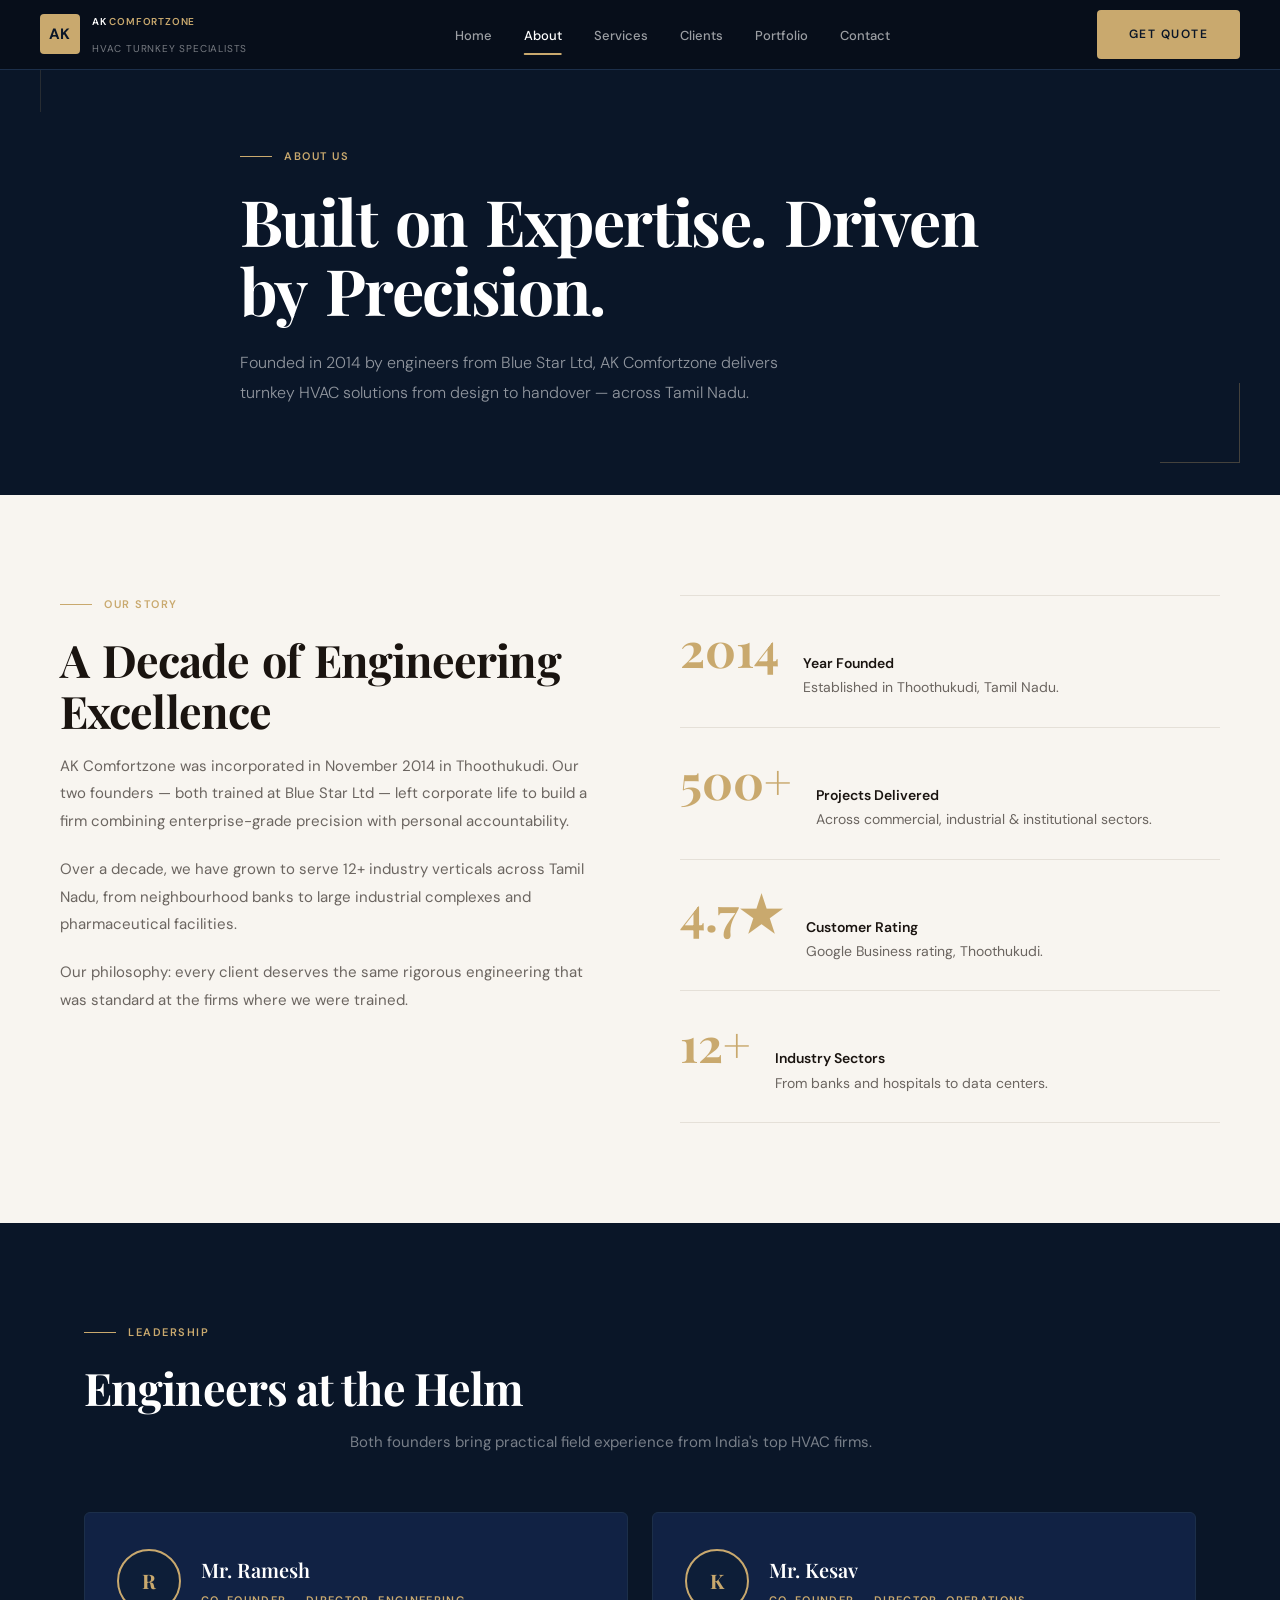
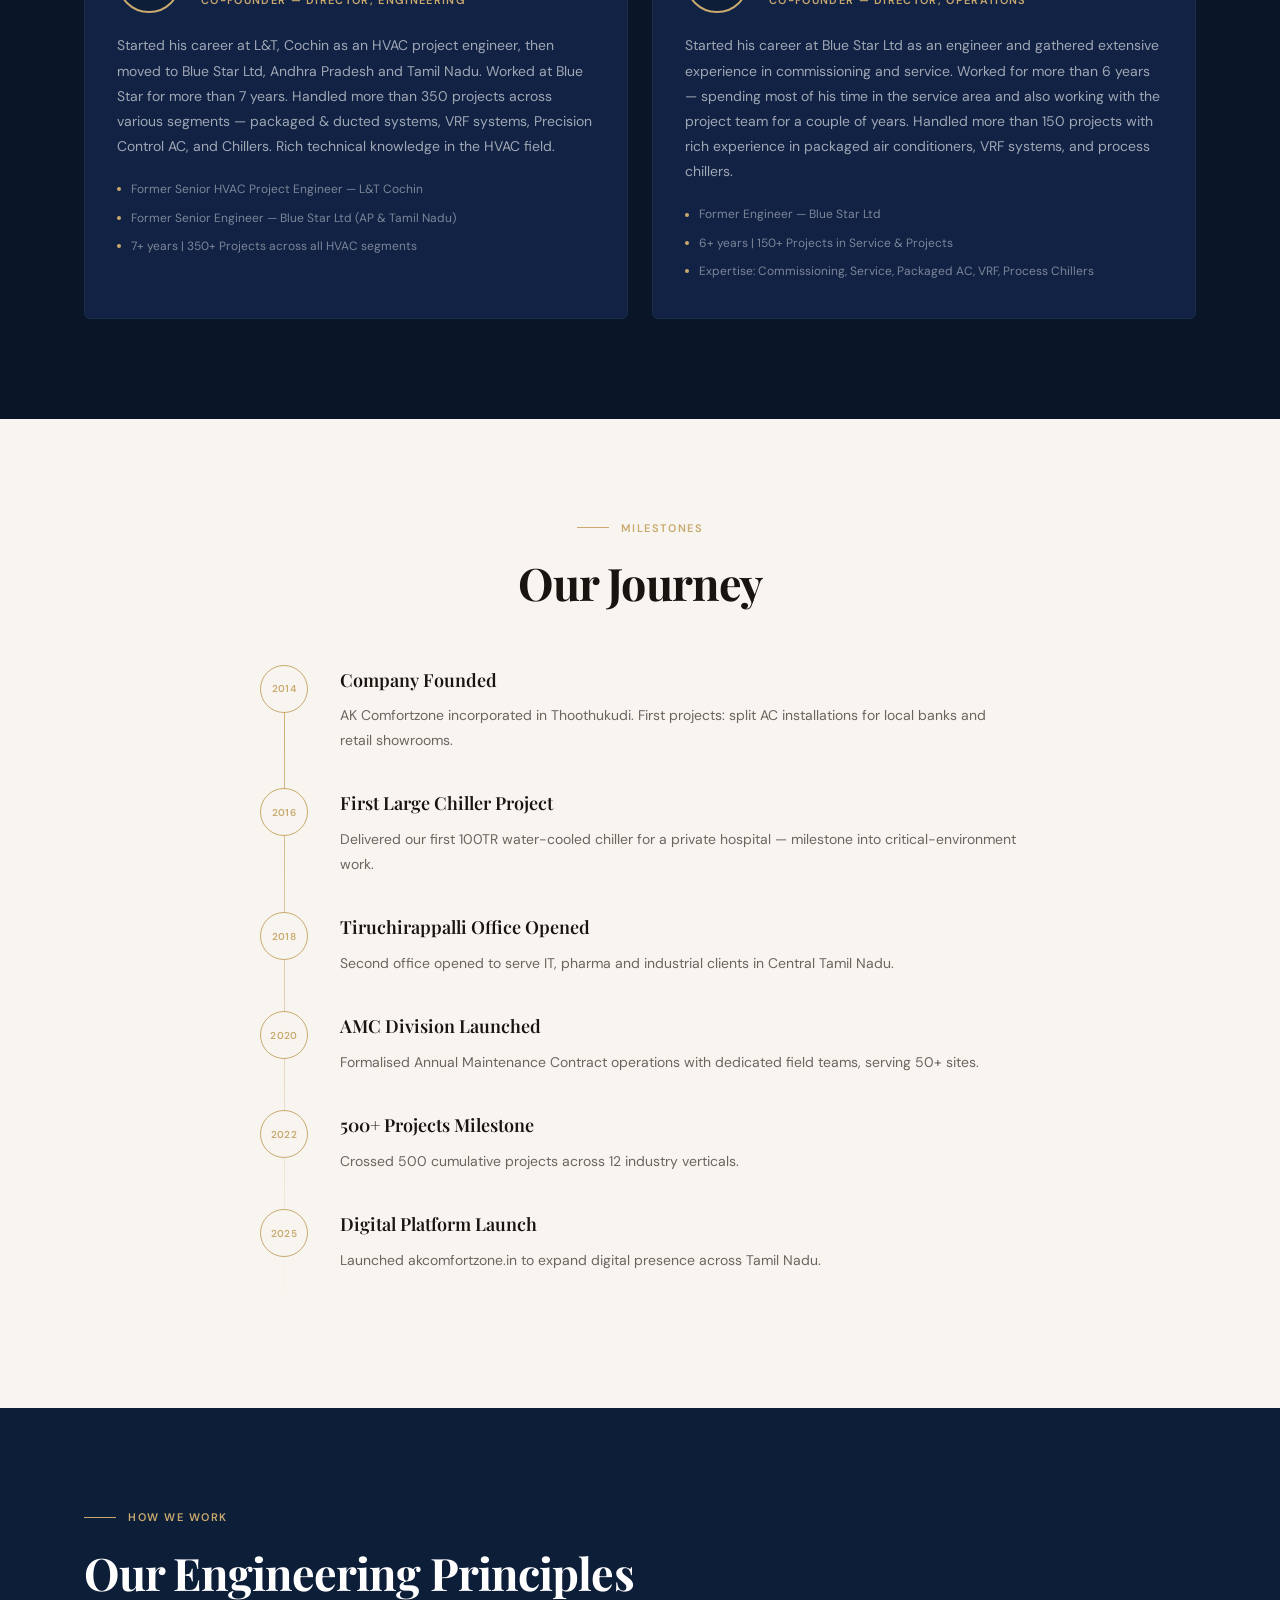
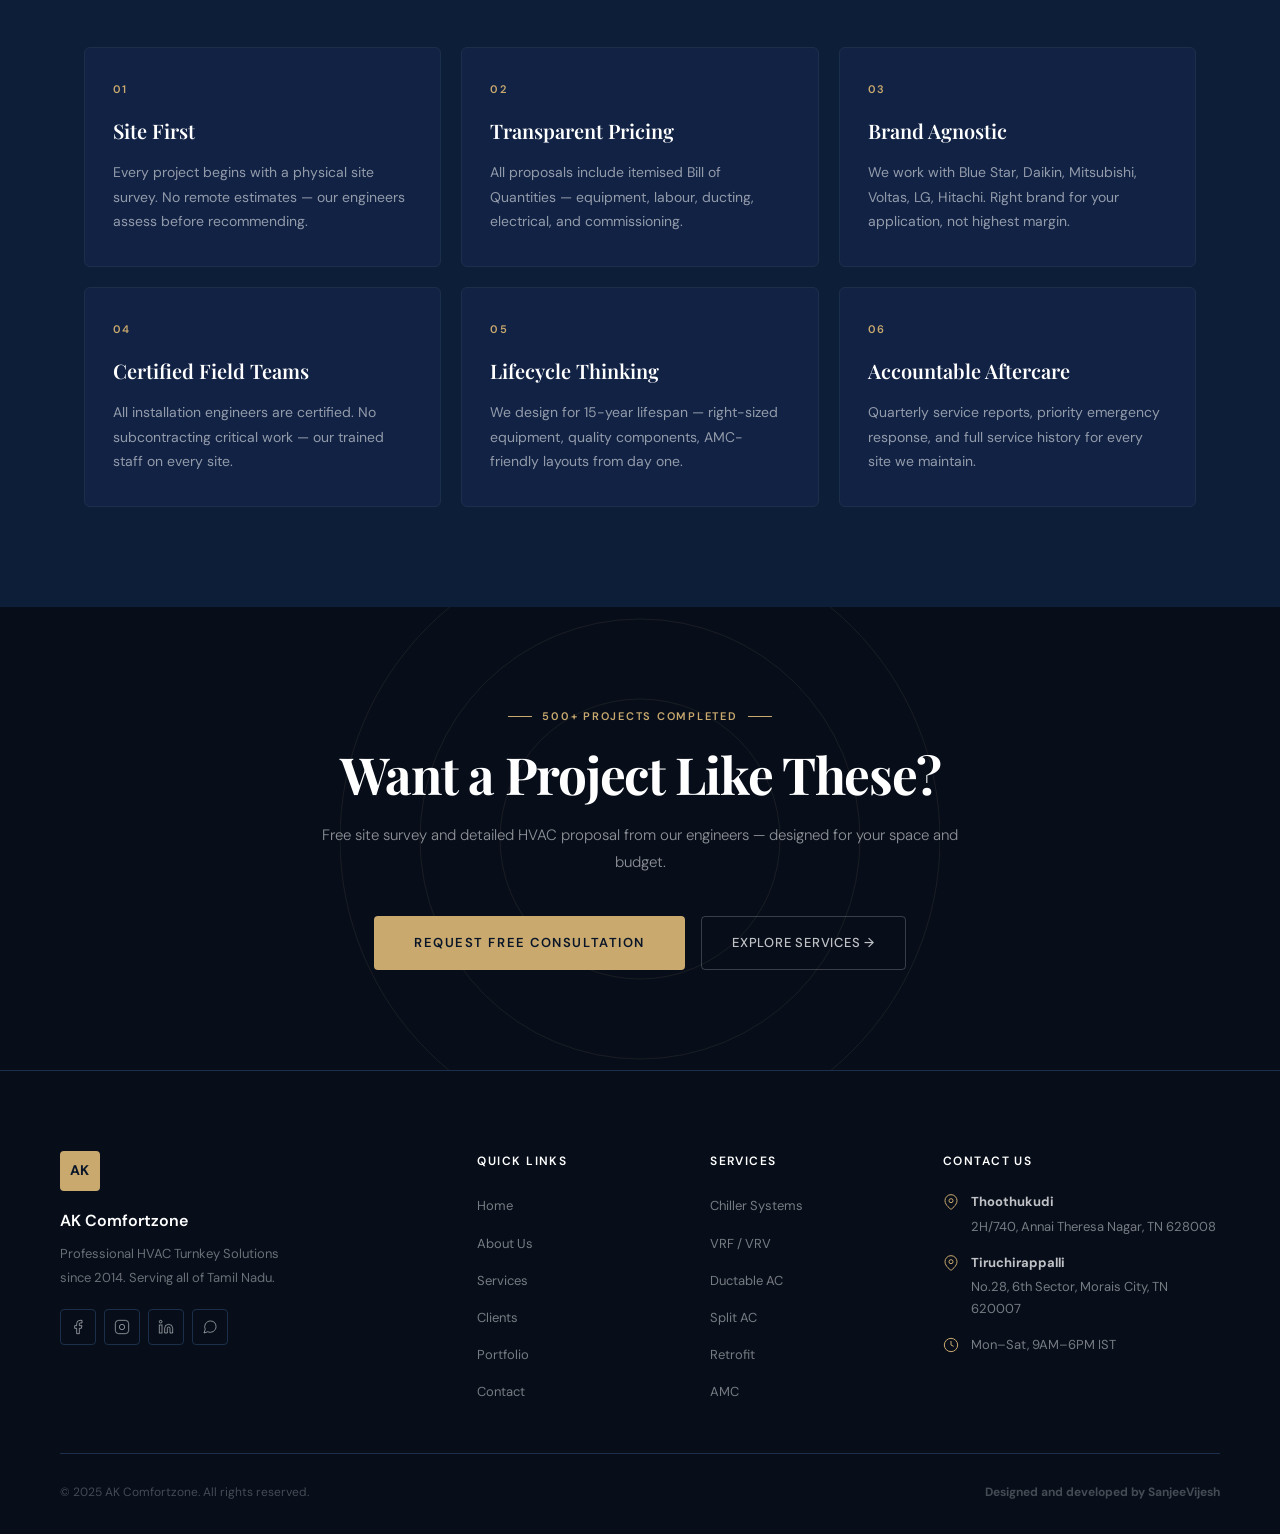
==== commit ab89bc93: "fix: mobile navbar company name & hamburger drawer not showing" ====
--- a/about.html
+++ b/about.html
@@ -49,8 +49,45 @@
     .value-title{font-family:var(--font-display);font-size:20px;font-weight:600;color:var(--text-white);margin-bottom:12px;}
     .value-desc{font-size:14px;color:rgba(255,255,255,0.55);line-height:1.75;}
     @media(max-width:1024px){.heritage-grid{grid-template-columns:1fr;gap:48px;}.team-grid{grid-template-columns:1fr;}.values-grid{grid-template-columns:1fr 1fr;}}
-    @media(max-width:768px){.page-hero{padding:110px 16px 60px;}.values-grid{grid-template-columns:1fr;}}
+    @media(max-width:768px){.page-hero{padding:150px 16px 60px;}.values-grid{grid-template-columns:1fr;}}
   </style>
+  <!-- Local Business Structured Data for SEO -->
+  <script type="application/ld+json">
+  {
+    "@context": "https://schema.org",
+    "@type": "HVACBusiness",
+    "name": "AK Comfortzone",
+    "image": "https://akcomfortzone.in/assets/favicon.png",
+    "telephone": "+918754424085",
+    "email": "info@akcomfortzone.in",
+    "url": "https://akcomfortzone.in",
+    "description": "Tamil Nadu's professional HVAC Turnkey Solutions since 2014.",
+    "address": [
+      {
+        "@type": "PostalAddress",
+        "streetAddress": "2H/740, Annai Theresa Nagar",
+        "addressLocality": "Thoothukudi",
+        "addressRegion": "TN",
+        "postalCode": "628008",
+        "addressCountry": "IN"
+      },
+      {
+        "@type": "PostalAddress",
+        "streetAddress": "No.28, 6th Sector, Morais City",
+        "addressLocality": "Tiruchirappalli",
+        "addressRegion": "TN",
+        "postalCode": "620007",
+        "addressCountry": "IN"
+      }
+    ],
+    "openingHours": "Mo-Sa 09:00-18:00",
+    "aggregateRating": {
+      "@type": "AggregateRating",
+      "ratingValue": "4.7",
+      "reviewCount": "120"
+    }
+  }
+  </script>
 </head>
 <body style="overflow-x:hidden;">
 
@@ -205,7 +242,7 @@
         <div class="footer-contact-item"><svg class="icon-svg" viewBox="0 0 24 24"><circle cx="12" cy="12" r="10"/><polyline points="12 6 12 12 16 14"/></svg><p>Mon–Sat, 9AM–6PM IST</p></div>
       </div>
     </div>
-    <div class="footer-bottom"><p>© 2025 AK Comfortzone. All rights reserved.</p><p>akcomfortzone.in</p></div>
+    <div class="footer-bottom"><p>© 2025 AK Comfortzone. All rights reserved.</p><p><strong>Designed and developed by SanjeeVijesh</strong></p></div>
   </div>
 </footer>
 
